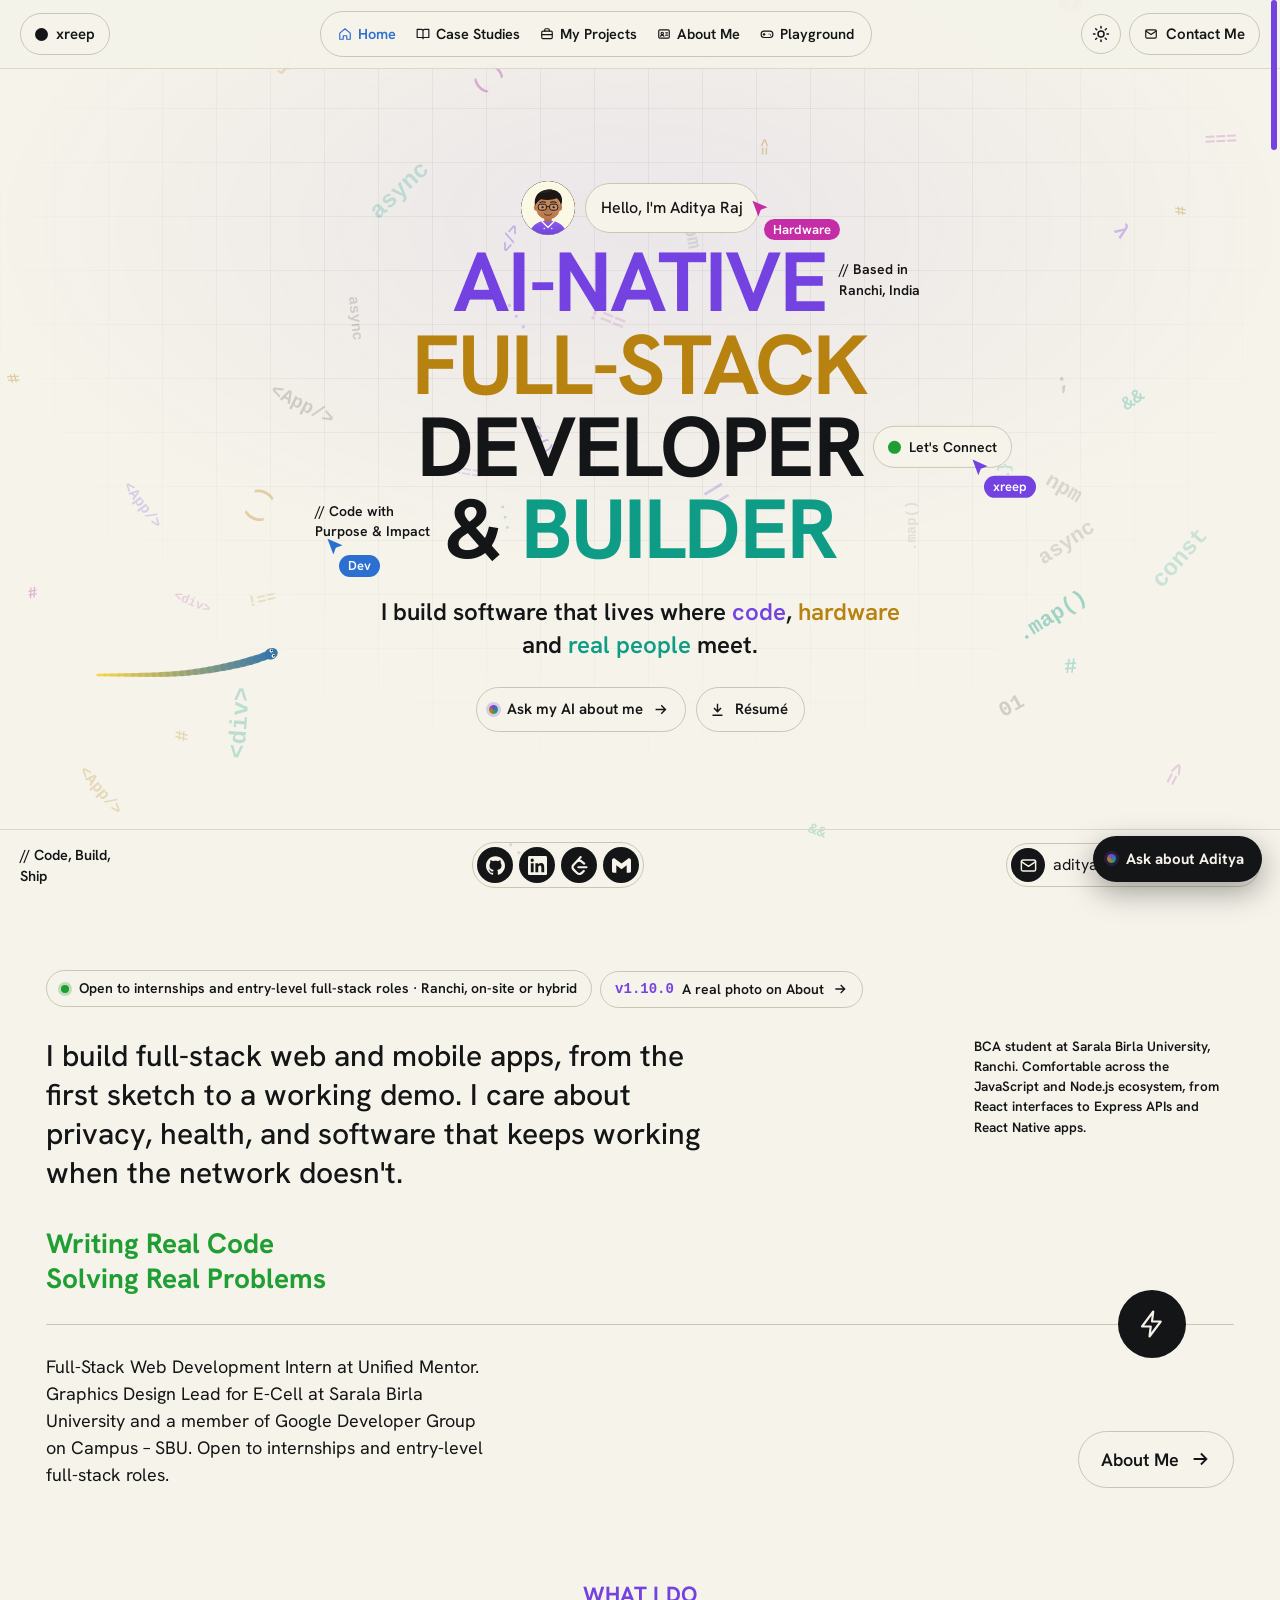
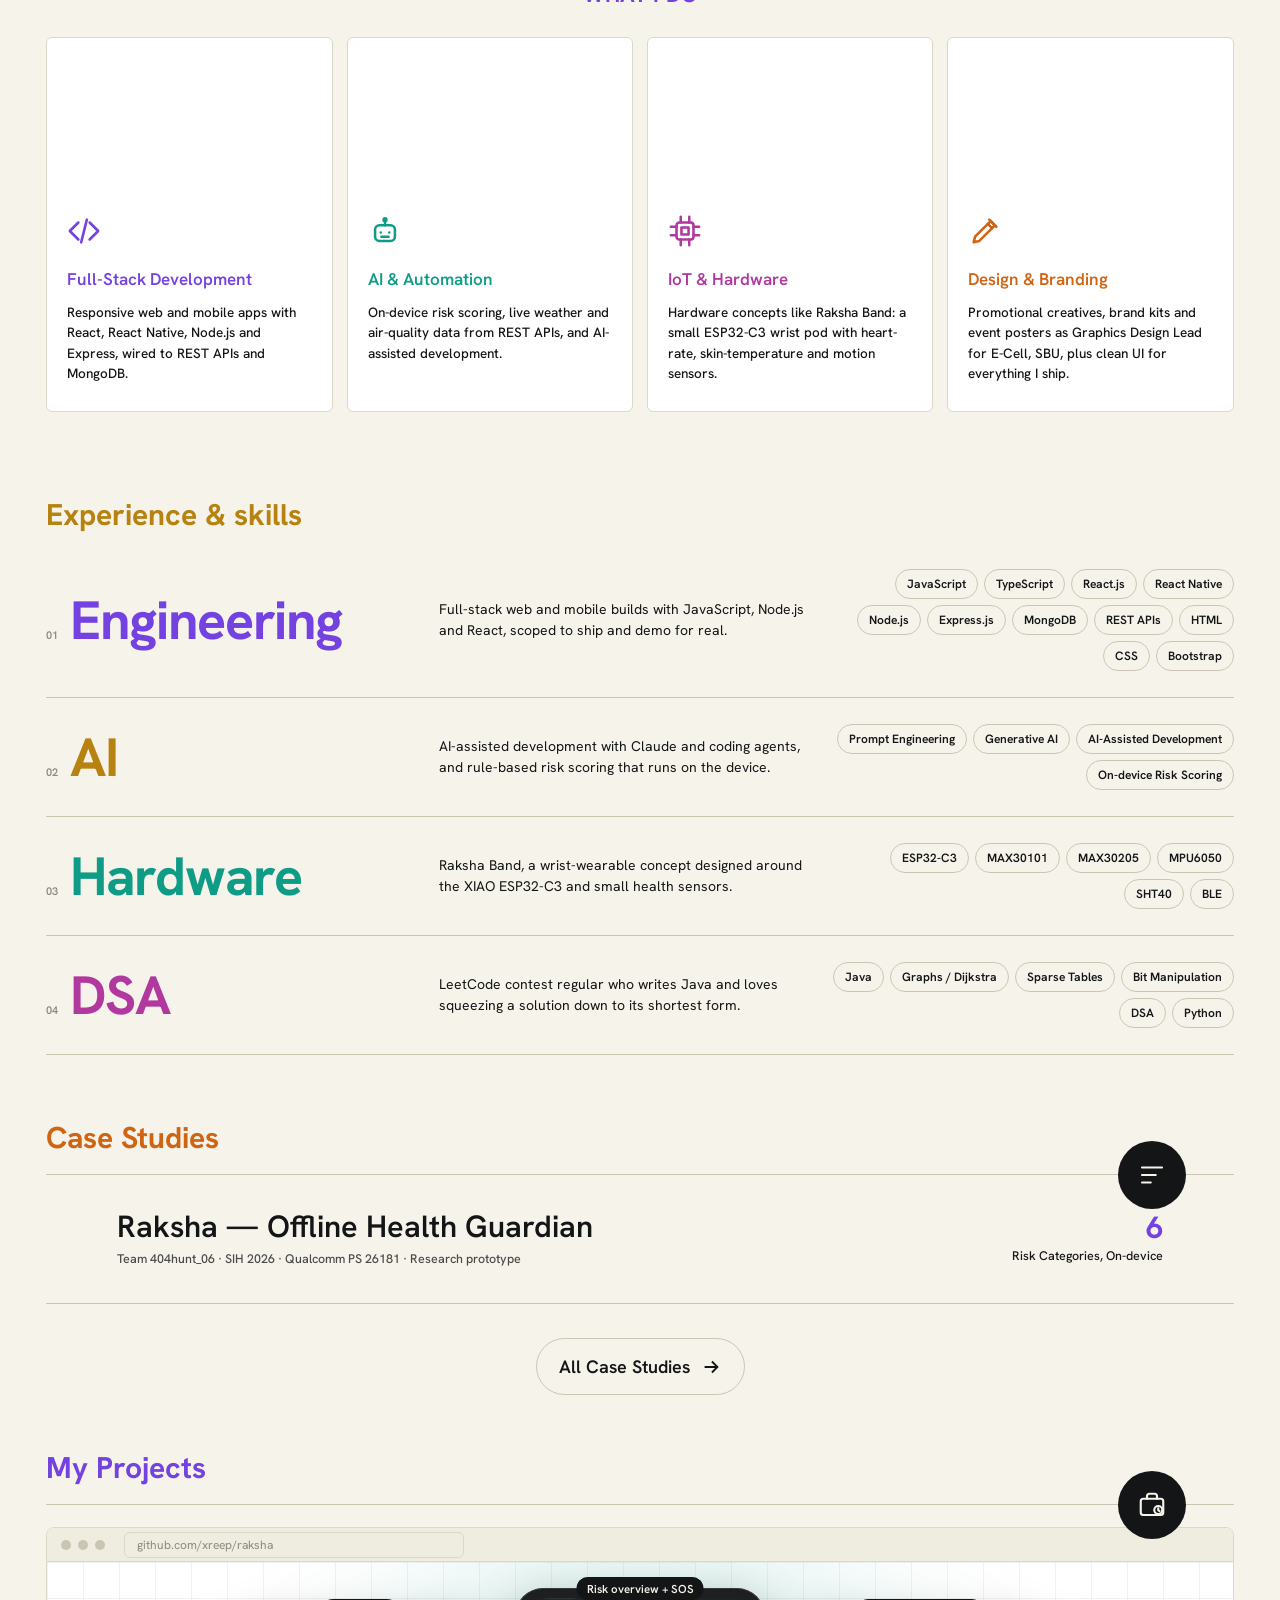
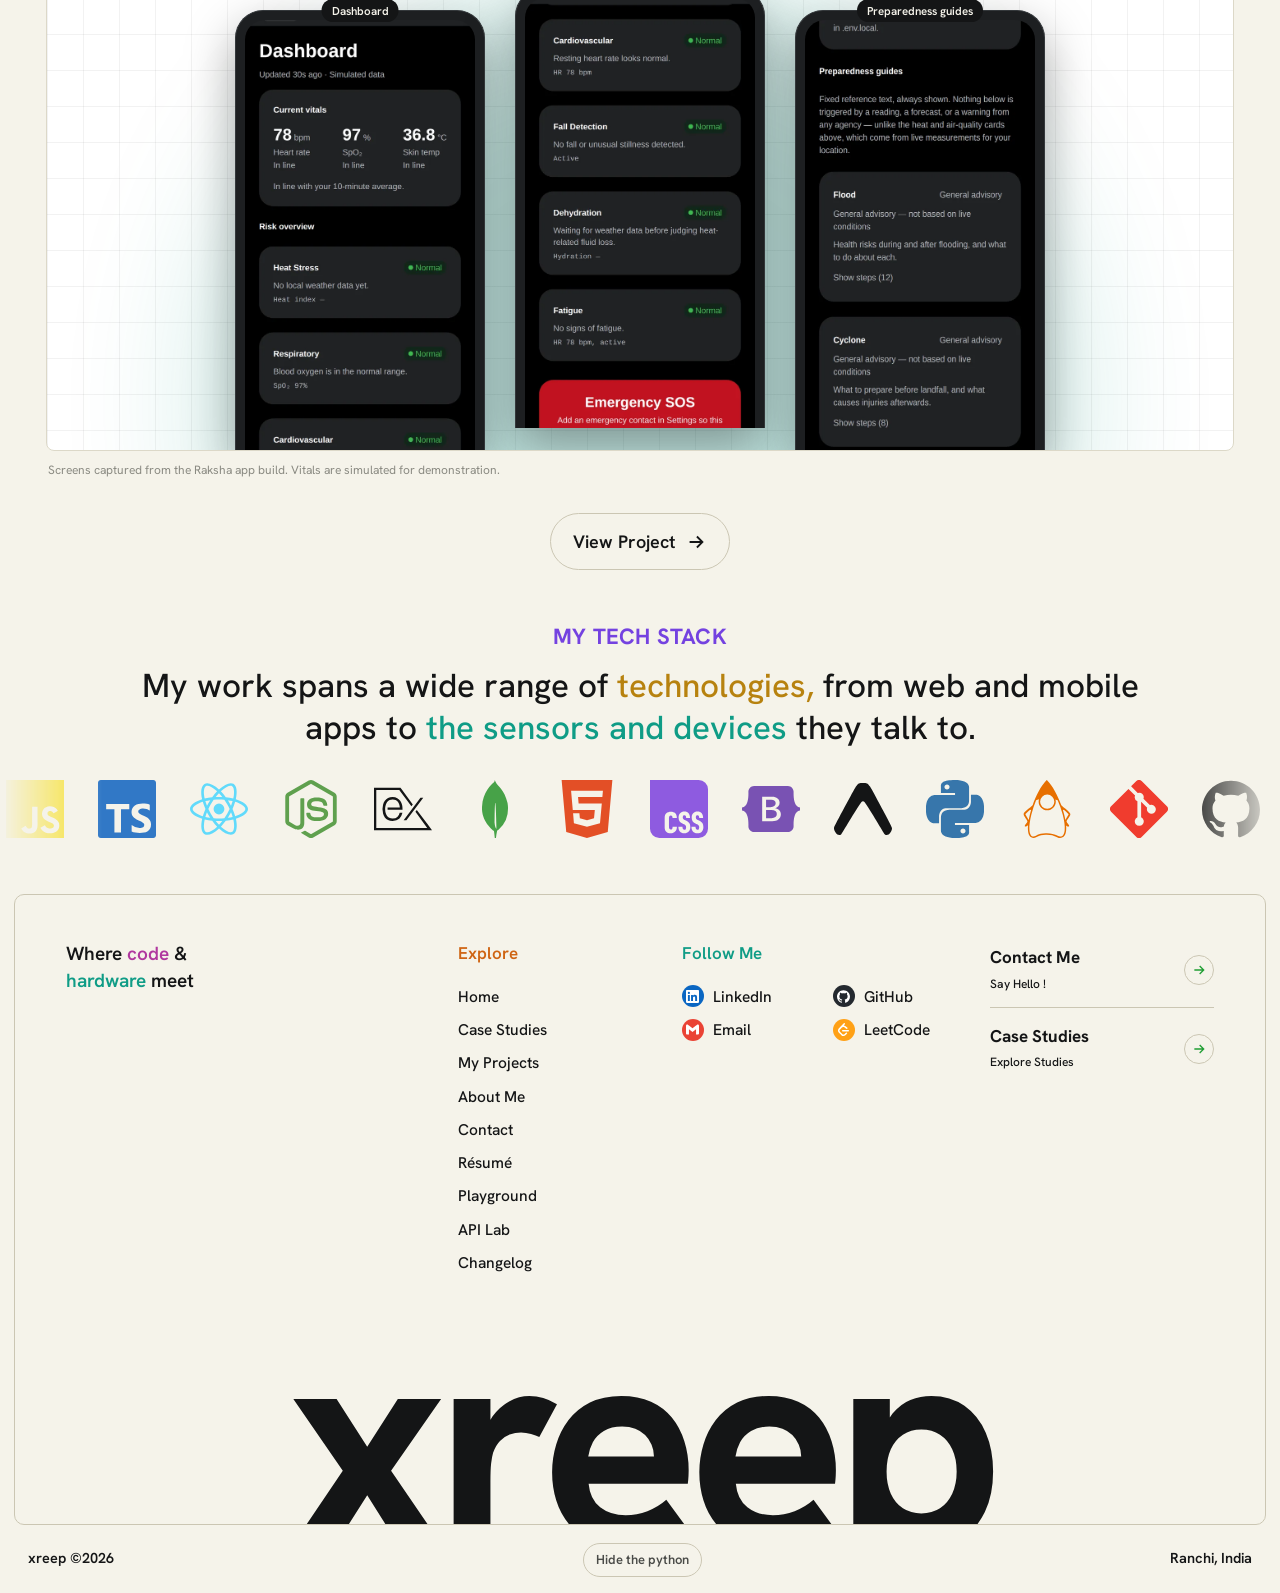
==== index.html @ eeb1e97a "Add Vercel Web Analytics with hash-route tracking Vercel's script ignores hash changes, so auto-trac" ====
<!DOCTYPE html>
<html lang="en">
<head>
<meta charset="utf-8">
<meta name="viewport" content="width=device-width, initial-scale=1, viewport-fit=cover">
<title>Aditya Raj — Full-Stack Developer</title>
<meta name="description" content="Aditya Raj (xreep) — full-stack developer (JavaScript, Node.js, React), BCA student at Sarala Birla University, Ranchi. Builder of Raksha.">
<meta name="author" content="Aditya Raj">
<meta name="theme-color" content="#0e1011">
<meta name="robots" content="index, follow">
<meta property="og:type" content="website">
<meta property="og:title" content="Aditya Raj — Full-Stack Developer">
<meta property="og:description" content="Full-stack developer (JavaScript, Node.js, React) and BCA student in Ranchi. Builder of Raksha, an offline health guardian app. Open to internships and entry-level roles.">
<meta property="og:site_name" content="Aditya Raj">
<meta name="twitter:card" content="summary">
<meta name="twitter:title" content="Aditya Raj — Full-Stack Developer">
<meta name="twitter:description" content="Full-stack developer (JavaScript, Node.js, React). Builder of Raksha. Open to internships and entry-level roles.">
<link rel="icon" href="assets/avatar.svg" type="image/svg+xml">
<script src="assets/js/theme-init.js"></script>
<script type="application/ld+json">{"@context":"https://schema.org","@type":"Person","name":"Aditya Raj","alternateName":"xreep","jobTitle":"Full-Stack Developer","address":{"@type":"PostalAddress","addressLocality":"Ranchi","addressRegion":"Jharkhand","addressCountry":"IN"},"alumniOf":{"@type":"CollegeOrUniversity","name":"Sarala Birla University"},"knowsAbout":["JavaScript","TypeScript","React","React Native","Node.js","Express.js","MongoDB","REST APIs"],"sameAs":["https://github.com/xreep","https://www.linkedin.com/in/adityaraj777","https://leetcode.com/u/xreep/"]}</script>
<link rel="preload" href="assets/fonts/hanken-grotesk-latin-700-normal.woff2" as="font" type="font/woff2" crossorigin>
<link rel="stylesheet" href="assets/fonts/fonts.css">
<link rel="stylesheet" href="style.css">
</head>
<body>
<a class="skip" href="#main">Skip to content</a>
<noscript><p style="padding:90px 20px 20px;max-width:640px;margin:auto">This portfolio needs JavaScript for navigation. You can find Aditya Raj at github.com/xreep and linkedin.com/in/adityaraj777.</p><style>#pre{display:none}</style></noscript>
<div id="pre" aria-hidden="true"><div class="greet" id="greet">Hello</div><div class="pct" id="pct">0%</div><div class="bar" id="bar"></div></div>
<div id="prog"></div>

<header>
  <div class="hbar">
    <a href="#/" class="pill logo"><i class="dot"></i><span>xreep</span></a>
    <nav class="main" aria-label="Primary">
      <a href="#/" class="on" data-s="home" aria-label="Home" title="Home"><svg viewBox="0 0 24 24" fill="none" stroke="currentColor" stroke-width="2" stroke-linecap="round" stroke-linejoin="round"><path d="M3 10.5 12 3l9 7.5V21h-6v-6H9v6H3z"/></svg><span>Home</span></a>
      <a href="#/case-studies" data-s="cases" aria-label="Case Studies" title="Case Studies"><svg viewBox="0 0 24 24" fill="none" stroke="currentColor" stroke-width="2" stroke-linecap="round" stroke-linejoin="round"><path d="M2 4h7a3 3 0 0 1 3 3v13a2 2 0 0 0-2-2H2zM22 4h-7a3 3 0 0 0-3 3v13a2 2 0 0 1 2-2h8z"/></svg><span>Case Studies</span></a>
      <a href="#/projects" data-s="projects" aria-label="My Projects" title="My Projects"><svg viewBox="0 0 24 24" fill="none" stroke="currentColor" stroke-width="2" stroke-linecap="round" stroke-linejoin="round"><rect x="3" y="7" width="18" height="13" rx="2"/><path d="M8 7V5a2 2 0 0 1 2-2h4a2 2 0 0 1 2 2v2M3 13h18"/></svg><span>My Projects</span></a>
      <a href="#/about" data-s="about" aria-label="About Me" title="About Me"><svg viewBox="0 0 24 24" fill="none" stroke="currentColor" stroke-width="2" stroke-linecap="round" stroke-linejoin="round"><rect x="3" y="5" width="18" height="14" rx="2"/><circle cx="9" cy="11" r="2"/><path d="M6 16c.6-1.5 1.7-2 3-2s2.4.5 3 2M15 10h3M15 14h3"/></svg><span>About Me</span></a>
      <a href="#/play" data-s="play" aria-label="Playground" title="Playground"><svg viewBox="0 0 24 24" fill="none" stroke="currentColor" stroke-width="2" stroke-linecap="round" stroke-linejoin="round"><rect x="2" y="7" width="20" height="11" rx="5"/><path d="M7 11v3M5.5 12.5h3M15.5 12h.01M18 13.5h.01"/></svg><span>Playground</span></a>
    </nav>
    <div class="hright"><button class="pill tbtn" id="themeBtn" type="button" aria-label="Switch theme"><svg class="moon" viewBox="0 0 24 24"><path d="M20 14.5A8 8 0 1 1 9.5 4a6.5 6.5 0 0 0 10.5 10.5z"/></svg><svg class="sun" viewBox="0 0 24 24"><circle cx="12" cy="12" r="4"/><path d="M12 2v2M12 20v2M4.9 4.9l1.4 1.4M17.7 17.7l1.4 1.4M2 12h2M20 12h2M4.9 19.1l1.4-1.4M17.7 6.3l1.4-1.4"/></svg></button>
<a href="#contact" class="pill cbtn" data-contact><svg viewBox="0 0 24 24" fill="none" stroke="currentColor" stroke-width="2" stroke-linecap="round" stroke-linejoin="round"><rect x="3" y="5" width="18" height="14" rx="2"/><path d="m3 7 9 6 9-6"/></svg><span>Contact Me</span></a></div>
  </div>
</header>

<main id="main" tabindex="-1">
<span id="top"></span>
<div class="page show" id="p-home">
<section class="hero">
  <div class="gridbg"></div><div class="glow"></div>
  <div class="hcenter">
    <div class="stack">
      <div class="hello"><div class="avatar" id="smav" aria-hidden="true"></div><div class="pill">Hello, I'm Aditya Raj<span class="cur c1" aria-hidden="true"><svg viewBox="0 0 24 24"><path d="M3 2l18 8-8 3-3 8z"/></svg><b>Hardware</b></span></div></div>
      <h1 class="big" aria-label="AI-native full-stack developer and builder">
        <span class="l1">AI-NATIVE<span class="note n1">// Based in<br>Ranchi, India</span></span>
        <span class="l2">FULL-STACK</span>
        <span class="l3">DEVELOPER<a href="#contact" class="pill connect" data-contact><i></i>Let's Connect<span class="cur c2" aria-hidden="true"><svg viewBox="0 0 24 24"><path d="M3 2l18 8-8 3-3 8z"/></svg><b>xreep</b></span></a></span>
        <span class="l4"><span class="amp">&amp; </span><span class="w">BUILDER</span><span class="note n2">// Code with<br>Purpose &amp; Impact<span class="cur c3" aria-hidden="true"><svg viewBox="0 0 24 24"><path d="M3 2l18 8-8 3-3 8z"/></svg><b>Dev</b></span></span></span>
      </h1>
      <p class="sub">I build software that lives where <span class="a">code</span>, <span class="b">hardware</span> and <span class="c">real people</span> meet.</p>
      <div class="ctarow"><button class="askcta" type="button" data-ask><span class="ask-dot" aria-hidden="true"></span>Ask my AI about me<svg viewBox="0 0 24 24"><path d="M5 12h14M13 6l6 6-6 6"/></svg></button><a class="askcta" href="assets/Aditya_Raj_Resume.pdf" download data-resume><svg viewBox="0 0 24 24" style="transform:none"><path d="M12 4v11M7 10l5 5 5-5M5 20h14"/></svg>Résumé</a></div>
    </div>
  </div>
  <div class="hfoot">
    <div class="tag">// Code, Build,<br>Ship</div>
    <div class="socials">
      <a href="https://github.com/xreep" target="_blank" rel="noopener" aria-label="GitHub" data-i="github"></a>
      <a href="https://www.linkedin.com/in/adityaraj777" target="_blank" rel="noopener" aria-label="LinkedIn" data-i="linkedin"></a>
      <a href="https://leetcode.com/u/xreep/" target="_blank" rel="noopener" aria-label="LeetCode" data-i="leetcode"></a>
      <a href="#" data-mail aria-label="Email" data-i="gmail" data-contact></a>
    </div>
    <button class="pill mail" type="button" data-copy="mail" title="Copy email"><span class="ic"><svg viewBox="0 0 24 24" fill="none" stroke-width="1.8" stroke-linecap="round" stroke-linejoin="round"><rect x="3" y="5" width="18" height="14" rx="2"/><path d="m3 7 9 6 9-6"/></svg></span><span data-mail-text>Email me</span></button>
  </div>
</section>

<section class="intro">
  <div class="wrap">
    <div><p class="status rv" style="display:inline-flex"><i></i>Open to internships and entry-level full-stack roles · Ranchi, on-site or hybrid</p><a class="newpill rv" id="newpill" href="#/changelog">What's new</a></div>
    <div class="introgrid">
      <div class="rv">
        <p class="lead">I build full-stack web and mobile apps, from the first sketch to a working demo. I care about privacy, health, and software that keeps working when the network doesn't.</p>
        <p class="green">Writing Real Code<br>Solving Real Problems</p>
      </div>
      <p class="side rv">BCA student at Sarala Birla University, Ranchi. Comfortable across the JavaScript and Node.js ecosystem, from React interfaces to Express APIs and React Native apps.</p>
    </div>
    <div class="rule"><div class="badge"><svg viewBox="0 0 24 24"><path d="M13 2 4 14h7l-1 8 9-12h-7z"/></svg></div></div>
    <div class="introlow">
      <p class="rv">Full-Stack Web Development Intern at Unified Mentor. Graphics Design Lead for E-Cell at Sarala Birla University and a member of Google Developer Group on Campus – SBU. Open to internships and entry-level full-stack roles.</p>
      <a class="btn rv" href="#/about">About Me <svg viewBox="0 0 24 24"><path d="M5 12h14M13 6l6 6-6 6"/></svg></a>
    </div>
  </div>
</section>

<section class="what">
  <div class="wrap">
    <h2 class="eyebrow rv">WHAT I DO</h2>
    <div class="cards" id="cards"></div>
  </div>
</section>

<section class="skills">
  <div class="wrap">
    <h2 class="h2 rv">Experience &amp; skills</h2>
    <div id="srows"></div>
  </div>
</section>

<section class="list">
  <div class="wrap">
    <h2 class="h2 o rv">Case Studies</h2>
    <div class="rule" style="margin:14px 0 0"><div class="badge"><svg viewBox="0 0 24 24"><path d="M4 6h16M4 12h11M4 18h7"/></svg></div></div>
    <div id="cases"></div>
    <div class="center"><a class="btn" href="#/case-studies">All Case Studies <svg viewBox="0 0 24 24"><path d="M5 12h14M13 6l6 6-6 6"/></svg></a></div>
  </div>
</section>

<section class="list">
  <div class="wrap">
    <h2 class="h2 p rv">My Projects</h2>
    <div class="rule" style="margin:14px 0 0"><div class="badge"><svg viewBox="0 0 24 24"><rect x="3" y="7" width="18" height="13" rx="2"/><path d="M8 7V5a2 2 0 0 1 2-2h4a2 2 0 0 1 2 2v2"/><circle cx="17" cy="16" r="3.2"/><path d="M17 14.6v1.5l1 .8"/></svg></div></div>
    <div id="plist"></div>
    <div class="center"><a class="btn" href="#/projects">View Project <svg viewBox="0 0 24 24"><path d="M5 12h14M13 6l6 6-6 6"/></svg></a></div>
  </div>
</section>

<section class="tech">
  <div class="wrap">
    <h2 class="eyebrow rv" style="margin-bottom:0">MY TECH STACK</h2>
    <p class="big2 rv">My work spans a wide range of <span class="g">technologies,</span> from web and mobile apps to <span class="t">the sensors and devices</span> they talk to.</p>
  </div>
  <div class="marq"><div class="track" id="track"></div></div>
</section>
</div>
<div class="page" id="p-cases">
  <div class="wrap">
    <div class="ph">
      <h1 class="rv">Case Studies</h1>
      <div class="rule"><div class="badge"><svg viewBox="0 0 24 24"><path d="M4 6h16M4 12h11M4 18h7"/></svg></div></div>
      <p class="intro2 rv">Hackathon and personal builds taken from problem statement to working prototype. Covering health tech, campus social, water safety and the hardware underneath.</p>
    </div>
    <div class="ccards" id="ccards"></div>
  </div>
</div>

<div class="page" id="p-case">
  <div class="wrap" id="casebody"></div>
</div>

<div class="page" id="p-projects">
  <div class="wrap">
    <div class="ph">
      <h1 class="rv">My Projects</h1>
      <div class="rule"><div class="badge"><svg viewBox="0 0 24 24"><rect x="3" y="7" width="18" height="13" rx="2"/><path d="M8 7V5a2 2 0 0 1 2-2h4a2 2 0 0 1 2 2v2"/><circle cx="17" cy="16" r="3.2"/><path d="M17 14.6v1.5l1 .8"/></svg></div></div>
    </div>
    <div class="pcards" id="pcards"></div>
  </div>
</div>

<div class="page" id="p-about">
  <div class="wrap">
    <div class="ah">
      <h1 class="rv">Hello! I'm Aditya Raj 👋</h1>
      <div class="rule" style="margin:40px 0 0"><div class="badge">x</div></div>
    </div>
    <div class="agrid">
      <figure class="photo has-img rv"><img src="assets/aditya-raj.webp" srcset="assets/aditya-raj-sm.webp 400w, assets/aditya-raj.webp 640w" sizes="(max-width:900px) 360px, 30vw" width="640" height="800" alt="Aditya Raj, smiling, in a dark blazer and white shirt" loading="lazy" decoding="async"><figcaption class="cap"><span>Aditya Raj · xreep</span><span>Ranchi, IN</span></figcaption></figure>
      <div>
        <div class="sel rv"><i></i><i></i><i></i><i></i>AI-Native Full-Stack Developer</div>
        <p class="abig rv">I'm a BCA student and full-stack developer who builds <span>web and mobile apps</span> with JavaScript, Node.js and React, focused on privacy, health and disaster resilience.</p>
        <p class="asm rv">I'm a Full-Stack Web Development Intern at Unified Mentor, Graphics Design Lead for E-Cell at Sarala Birla University and a member of GDG on Campus – SBU. I practise DSA on LeetCode and I'm looking for internships and entry-level full-stack developer roles.</p>
      </div>
    </div>

    <div class="help">
      <h2 class="rv">I can help you with<i></i></h2>
      <div class="hgrid">
        <div class="rv"><small>01</small><h3>Full-Stack Development</h3><p>I build responsive web apps with React, Node.js, Express and MongoDB, connect them to third-party REST APIs, and ship them in small, reviewed steps with Git and GitHub.</p></div>
        <div class="rv"><small>02</small><h3>Mobile &amp; IoT</h3><p>React Native and Expo apps that read real sensor data through Health Connect, work offline and keep personal data on the device, with a wrist-band concept designed around the ESP32-C3.</p></div>
        <div class="rv"><small>03</small><h3>Design &amp; Branding</h3><p>Logos, brand kits and event posters, like the brand kit and Grand Opening poster I made as Graphics Design Lead for E-Cell, SBU, delivered as editable files a team can keep using in Canva.</p></div>
        <div class="wide rv"><small>04</small><h3>AI-Accelerated Delivery</h3><p>I'm an AI-native builder. I design rule-based engines that run on the device, write detailed specs before code, and use AI coding agents to turn a 12-hour hackathon window into a working, demo-ready prototype.</p></div>
      </div>
    </div>

    <h2 class="h2 rv" style="color:var(--purple);margin-top:80px">Experience &amp; education</h2>
    <div class="tl" id="tl"></div>

    <div class="tk">
      <h2 class="h2 rv" style="color:var(--teal)">Licenses &amp; certifications</h2>
      <div class="certs" id="certs"></div>
      <h2 class="h2 rv" style="margin-top:56px">My toolkit</h2>
      <div class="tkg" id="tkg"></div>
    </div>

    <div class="endrule"><span class="ln"></span><div class="ctarow"><a class="btn" href="#" data-mail data-contact>Contact Me <svg viewBox="0 0 24 24"><path d="M5 12h14M13 6l6 6-6 6"/></svg></a><a class="btn" href="assets/Aditya_Raj_Resume.pdf" download data-resume>Résumé <svg viewBox="0 0 24 24"><path d="M12 4v11M7 10l5 5 5-5M5 20h14"/></svg></a><button class="btn" type="button" data-copy="mail">Copy email</button></div></div>
  </div>
</div>

<div class="page" id="p-play">
  <div class="wrap">
    <div class="ph" style="padding-bottom:0">
      <h1 class="rv">Playground</h1>
      <div class="rule"><div class="badge"><svg viewBox="0 0 24 24"><rect x="2" y="7" width="20" height="11" rx="5"/><path d="M7 11v3M5.5 12.5h3M15.5 12h.01M18 13.5h.01"/></svg></div></div>
      <p class="intro2 rv">Ten small games I built for this site in plain JavaScript, no libraries. Pick one and take a break. Your best scores stay in your browser.</p>
    </div>
    <div class="arcade" id="arcade" aria-label="Choose a game"></div>

    <div class="game" id="gstage">
      <div>
        <div class="gbox" id="gbox"><canvas id="gcv" width="600" height="600" aria-label="Game board"></canvas>
          <div class="gover" id="gover"><div><h3 id="gtitle">Stack Snake</h3><p id="gmsg">Eat the tech logos. Don't hit the walls or yourself.</p><button class="btn" id="gstart" type="button">Start</button></div></div>
        </div>
        <div class="gdom" id="gdom" hidden></div>
        <div class="dpad" id="dpad" aria-label="Direction controls">
          <button class="u" type="button" data-dir="up" aria-label="Up"><svg viewBox="0 0 24 24"><path d="M6 15l6-6 6 6"/></svg></button>
          <button class="l" type="button" data-dir="left" aria-label="Left"><svg viewBox="0 0 24 24"><path d="M15 6l-6 6 6 6"/></svg></button>
          <button class="d" type="button" data-dir="down" aria-label="Down"><svg viewBox="0 0 24 24"><path d="M6 9l6 6 6-6"/></svg></button>
          <button class="r" type="button" data-dir="right" aria-label="Right"><svg viewBox="0 0 24 24"><path d="M9 6l6 6-6 6"/></svg></button>
        </div>
      </div>
      <div class="gside">
        <h3 id="gname">Stack Snake</h3>
        <p id="gdesc">Steer through the grid and eat the tech logos. Every logo makes you longer and a little faster.</p>
        <div class="gstats"><div><b id="gscore">0</b><small id="gsl1">Score</small></div><div><b id="gbest">0</b><small id="gsl2">Best</small></div><div id="glivesw" hidden><b id="glives">3</b><small id="gsl3">Lives</small></div></div>
        <div class="keys" id="gkeys"><kbd>←</kbd><kbd>↑</kbd><kbd>↓</kbd><kbd>→</kbd> or <kbd>W</kbd><kbd>A</kbd><kbd>S</kbd><kbd>D</kbd> to move · <kbd>Space</kbd> to pause · swipe on phones</div>
      </div>
    </div>
  </div>
</div>

<div class="page" id="p-lab">
  <div class="wrap">
    <div class="ph" style="padding-bottom:0">
      <a class="back" href="#/projects"><svg viewBox="0 0 24 24"><path d="M19 12H5M11 18l-6-6 6-6"/></svg>Projects</a>
      <h1 class="rv">API Lab</h1>
      <div class="rule"><div class="badge"><svg viewBox="0 0 24 24"><path d="M8 6 2 12l6 6M16 6l6 6-6 6M14 4l-4 16"/></svg></div></div>
      <p class="intro2 rv">A live, public endpoint running Raksha's real heat-stress engine, the same NOAA heat-index code that ships in the app. Change the conditions and send a request.</p>
    </div>
    <div class="lab">
      <div class="lab-in">
        <div class="lab-presets" id="labPresets" aria-label="Example conditions"></div>
        <label class="lab-f"><span>Air temperature <b id="lvT">38 °C</b></span><input type="range" id="lT" min="15" max="50" step="0.5" value="38"></label>
        <label class="lab-f"><span>Relative humidity <b id="lvH">62 %</b></span><input type="range" id="lH" min="0" max="100" step="1" value="62"></label>
        <label class="lab-f"><span>Air quality index <b id="lvA">160</b></span><input type="range" id="lA" min="0" max="500" step="1" value="160"></label>
        <div class="lab-req">
          <div class="lab-line"><span class="m">GET</span><code id="lURL"></code></div>
          <div class="lab-btns"><button class="btn" type="button" id="lSend">Send request <svg viewBox="0 0 24 24"><path d="M5 12h14M13 6l6 6-6 6"/></svg></button><button class="btn ghost" type="button" id="lCurl">Copy curl</button></div>
        </div>
        <div class="lab-gauge" id="lGauge" aria-hidden="true">
          <div class="lab-bands"><i class="g"></i><i class="y"></i><i class="o"></i><i class="r"></i><i class="x"></i></div>
          <div class="lab-mark" id="lMark"></div>
          <div class="lab-ticks"><span>&lt;80°F</span><span>80</span><span>90</span><span>103</span><span>125°F+</span></div>
        </div>
      </div>
      <div class="lab-out">
        <div class="lab-bar"><span class="dot" id="lDot"></span><b id="lStatus">Ready</b><span id="lMeta"></span></div>
        <div class="lab-sum" id="lSum" aria-live="polite"></div>
        <pre class="lab-json" id="lJSON" tabindex="0" aria-label="JSON response"></pre>
      </div>
    </div>
    <p class="lab-note rv">Engine: <a href="https://github.com/xreep/raksha/blob/main/src/risk/heat-index.ts" target="_blank" rel="noopener">src/risk/heat-index.ts</a> from xreep/raksha, ported line for line and checked against the app's own unit tests. Rothfusz regression with NOAA's humidity adjustments, bands classified in °F. If the API can't be reached, the same engine runs in your browser and the response says so. Research prototype, not medical advice.</p>
  </div>
</div>

<div class="page" id="p-changelog">
  <div class="wrap">
    <div class="ph" style="padding-bottom:0">
      <h1 class="rv">Changelog</h1>
      <div class="rule"><div class="badge"><svg viewBox="0 0 24 24"><circle cx="6" cy="6" r="2.5"/><circle cx="6" cy="18" r="2.5"/><circle cx="18" cy="12" r="2.5"/><path d="M6 8.5v7M8.3 7.2l7.4 3.6"/></svg></div></div>
      <p class="intro2 rv">This site is a project too. Every release is listed here, newest first.</p>
    </div>
    <div class="clog" id="clog"></div>
  </div>
</div>

</main>

<footer id="contact">
  <div class="fcard">
    <div class="fgrid">
      <h4>Where <span class="a">code</span> &amp;<br><span class="b">hardware</span> meet</h4>
      <div class="fcol"><div class="hd" style="color:var(--orange)">Explore</div><a href="#/">Home</a><a href="#/case-studies">Case Studies</a><a href="#/projects">My Projects</a><a href="#/about">About Me</a><a href="#" data-mail data-contact>Contact</a><a href="assets/Aditya_Raj_Resume.pdf" download data-resume>Résumé</a><a href="#/play">Playground</a><a href="#/lab">API Lab</a><a href="#/changelog">Changelog</a></div>
      <div class="fcol"><div class="hd" style="color:var(--teal)">Follow Me</div>
        <div class="follow">
          <a href="https://www.linkedin.com/in/adityaraj777" target="_blank" rel="noopener"><i style="background:#0A66C2" data-f="linkedin"></i>LinkedIn</a>
          <a href="https://github.com/xreep" target="_blank" rel="noopener"><i style="background:#24292f" data-f="github"></i>GitHub</a>
          <a href="#" data-mail data-contact><i style="background:#EA4335" data-f="gmail"></i>Email</a>
          <a href="https://leetcode.com/u/xreep/" target="_blank" rel="noopener"><i style="background:#FFA116" data-f="leetcode"></i>LeetCode</a>
        </div>
      </div>
      <div class="cta">
        <a href="#" data-mail data-contact><span><b>Contact Me</b><small>Say Hello !</small></span><span class="ar"><svg viewBox="0 0 24 24"><path d="M5 12h14M13 6l6 6-6 6"/></svg></span></a>
        <a href="#/case-studies"><span><b>Case Studies</b><small>Explore Studies</small></span><span class="ar"><svg viewBox="0 0 24 24"><path d="M5 12h14M13 6l6 6-6 6"/></svg></span></a>
      </div>
    </div>
    <div class="word" aria-hidden="true">xreep</div>
  </div>
  <div class="fbot"><span>xreep ©2026</span><button class="pytog" id="pyToggle" type="button" aria-pressed="true">Hide the python</button><span>Ranchi, India</span></div>
</footer>
<dialog class="certdlg" id="certDlg" aria-labelledby="certDlgT"><div class="cwrap"><img id="certDlgImg" alt="" decoding="async"><div class="cbar"><div><b id="certDlgT"></b><span class="cmeta" id="certDlgM"></span></div><button class="cx" type="button" id="certDlgX">Close</button></div></div></dialog>
<dialog class="cdlg" id="contactDlg" aria-labelledby="cdT">
  <div class="cd-wrap">
    <div class="cd-head"><div><b id="cdT">Let's talk</b><small>Open to internships and entry-level full-stack roles. Email is the best way to reach me.</small></div><button class="ask-x" type="button" id="cdX" aria-label="Close"><svg viewBox="0 0 24 24"><path d="M6 6l12 12M18 6 6 18"/></svg></button></div>
    <div class="cd-mail"><svg viewBox="0 0 24 24"><rect x="3" y="5" width="18" height="14" rx="2"/><path d="m3 7 9 6 9-6"/></svg><span id="cdEmail"></span><button class="cd-copy" type="button" id="cdCopy">Copy</button></div>
    <div class="cd-grid">
      <a class="cd-btn" id="cdGmail" target="_blank" rel="noopener noreferrer"><b>Write in Gmail</b><small>Opens a new email in your browser</small></a>
      <a class="cd-btn" id="cdApp"><b>Open mail app</b><small>Outlook, Apple Mail and others</small></a>
      <a class="cd-btn" href="https://www.linkedin.com/in/adityaraj777" target="_blank" rel="noopener noreferrer"><b>Message on LinkedIn</b><small>linkedin.com/in/adityaraj777</small></a>
      <a class="cd-btn" href="assets/Aditya_Raj_Resume.pdf" download data-resume><b>Download résumé</b><small>One page, PDF</small></a>
    </div>
  </div>
</dialog>
<div class="toast" id="toast" role="status" aria-live="polite"></div>
<div class="ask" id="ask">
  <button class="ask-fab" id="askFab" type="button" aria-expanded="false" aria-controls="askPanel"><span class="ask-dot" aria-hidden="true"></span><span>Ask about Aditya</span></button>
  <section class="ask-panel" id="askPanel" role="dialog" aria-modal="false" aria-labelledby="askTitle" hidden>
    <div class="ask-head">
      <div class="ask-av" id="askAv" aria-hidden="true"></div>
      <div class="ask-tt"><b id="askTitle">Ask about Aditya</b><small id="askMode">Answers come only from his profile</small></div>
      <button class="ask-x" id="askClose" type="button" aria-label="Close">
        <svg viewBox="0 0 24 24"><path d="M6 6l12 12M18 6 6 18"/></svg>
      </button>
    </div>
    <div class="ask-out" id="askOut" aria-live="polite">
      <p class="ask-hint">Hi, I'm Aditya's portfolio assistant. Ask me about his skills, internship, education, Raksha, or how to reach him.</p>
    </div>
    <div class="ask-sug" id="askSug"></div>
    <form class="ask-in" id="askForm">
      <input id="askQ" type="text" maxlength="300" placeholder="Ask anything about Aditya…" autocomplete="off" aria-label="Your question">
      <button type="submit" aria-label="Ask"><svg viewBox="0 0 24 24"><path d="M5 12h14M13 6l6 6-6 6"/></svg></button>
    </form>
  </section>
</div>

<script src="assets/js/raksha-engine.js" defer></script>
<script src="app.js" defer></script>
<script src="assets/js/analytics.js" defer></script>
<script src="/_vercel/insights/script.js" data-disable-auto-track="true" defer></script>
</body>
</html>
---- assets/fonts/fonts.css ----
@font-face{font-family:'Hanken Grotesk';font-style:normal;font-weight:400;font-display:swap;src:url(hanken-grotesk-latin-400-normal.woff2) format('woff2')}
@font-face{font-family:'Hanken Grotesk';font-style:normal;font-weight:500;font-display:swap;src:url(hanken-grotesk-latin-500-normal.woff2) format('woff2')}
@font-face{font-family:'Hanken Grotesk';font-style:normal;font-weight:600;font-display:swap;src:url(hanken-grotesk-latin-600-normal.woff2) format('woff2')}
@font-face{font-family:'Hanken Grotesk';font-style:normal;font-weight:700;font-display:swap;src:url(hanken-grotesk-latin-700-normal.woff2) format('woff2')}
@font-face{font-family:'Hanken Grotesk';font-style:normal;font-weight:800;font-display:swap;src:url(hanken-grotesk-latin-800-normal.woff2) format('woff2')}
@font-face{font-family:'Tiro Devanagari Hindi';font-style:normal;font-weight:400;font-display:swap;src:url(tiro-greet.woff2) format('woff2')}
---- style.css ----
:root{
  --bg:#0e1011;--bg2:#141617;--card:#171819;--line:#26292a;--line2:#33373a;
  --ink:#fbf8e4;--mute:#b9b7aa;--dim:#6f7170;
  --purple:#9a6cf4;--gold:#f4cd7d;--teal:#6fe3cf;--green:#5ee06a;--orange:#f08a3c;--pink:#f2a6e8;--blue:#4b95ef;--magenta:#e04fc2;
  --chip:#1b1d1e;--grid:rgba(255,255,255,.045);
  box-sizing:border-box;padding-top:env(safe-area-inset-top,0px);padding-bottom:env(safe-area-inset-bottom,0px);
  color-scheme:dark;
}
@media (prefers-color-scheme: light){
  :root:not([data-theme="dark"]){
    --bg:#f5f3ea;--bg2:#efece0;--card:#ffffff;--line:#dcd8c8;--line2:#cbc6b3;
    --ink:#141516;--mute:#4a4b48;--dim:#8a8a82;
    --purple:#7442e0;--gold:#b7820f;--teal:#0f9c86;--green:#1f9e33;--orange:#cf6413;--pink:#b0389f;--blue:#2b6fd1;--magenta:#c42da6;
    --chip:#ffffff;--grid:rgba(0,0,0,.05);color-scheme:light;
  }
}
:root[data-theme="light"]{
  --bg:#f5f3ea;--bg2:#efece0;--card:#ffffff;--line:#dcd8c8;--line2:#cbc6b3;
  --ink:#141516;--mute:#4a4b48;--dim:#8a8a82;
  --purple:#7442e0;--gold:#b7820f;--teal:#0f9c86;--green:#1f9e33;--orange:#cf6413;--pink:#b0389f;--blue:#2b6fd1;--magenta:#c42da6;
  --chip:#ffffff;--grid:rgba(0,0,0,.05);color-scheme:light;
}
:root[data-theme="dark"]{color-scheme:dark}
*,*::before,*::after{box-sizing:border-box;margin:0;padding:0}
html{scroll-behavior:smooth;scroll-padding-top:calc(env(safe-area-inset-top,0px) + 80px)}
body{background:var(--bg);color:var(--ink);font-family:"Hanken Grotesk",ui-sans-serif,system-ui,-apple-system,"Segoe UI",Roboto,sans-serif;-webkit-font-smoothing:antialiased;overflow-x:hidden;line-height:1.5}
a{color:inherit;text-decoration:none}
button{font:inherit;color:inherit;background:none;border:0;cursor:pointer}
img,svg{max-width:100%}
:focus-visible{outline:2px solid var(--purple);outline-offset:3px;border-radius:999px}
.wrap{max-width:1340px;margin:0 auto;padding:0 clamp(18px,3.6vw,52px)}

/* preloader */
#pre{position:fixed;inset:0;z-index:100;background:var(--bg);display:grid;place-items:center;transition:transform .9s cubic-bezier(.77,0,.18,1)}
#pre.done{transform:translateY(-100%)}
#pre .greet{font-size:clamp(26px,3vw,40px);color:var(--dim);font-weight:500;display:flex;align-items:center;gap:10px}
#pre .greet::before{content:"";width:7px;height:7px;border-radius:50%;background:var(--dim)}
#pre .greet.dev{font-family:"Tiro Devanagari Hindi","Hanken Grotesk",serif}
#pre .pct{position:absolute;right:clamp(18px,3vw,40px);bottom:calc(env(safe-area-inset-bottom,0px) + 48px);font-size:clamp(48px,6vw,84px);font-weight:600;letter-spacing:-.03em}
#pre .bar{position:absolute;left:0;bottom:calc(env(safe-area-inset-bottom,0px) + 26px);height:2px;width:0;background:linear-gradient(90deg,var(--purple),var(--teal),var(--gold))}

/* header */
header{position:fixed;top:0;left:0;right:0;z-index:50;padding-top:env(safe-area-inset-top,0px);background:color-mix(in srgb,var(--bg) 82%,transparent);backdrop-filter:blur(10px);-webkit-backdrop-filter:blur(10px);border-bottom:1px solid var(--line)}
.hbar{display:flex;align-items:center;justify-content:space-between;height:68px;padding:0 20px;gap:12px}
.pill{display:inline-flex;align-items:center;gap:8px;border:1px solid var(--line2);border-radius:999px;padding:9px 14px;font-weight:600;font-size:15px;background:var(--bg);transition:border-color .2s,background .2s}
.pill:hover{border-color:var(--dim)}
.logo .dot{width:13px;height:13px;border-radius:50%;background:var(--ink)}
nav.main{display:flex;gap:2px;border:1px solid var(--line2);border-radius:999px;padding:5px 8px;background:var(--bg)}
nav.main a{display:inline-flex;align-items:center;gap:6px;padding:6px 9px;border-radius:999px;font-size:14.5px;font-weight:600;transition:color .2s}
nav.main a svg{width:14px;height:14px}
nav.main a.on{color:var(--blue)}
nav.main a:hover{color:var(--blue)}
.cbtn svg{width:14px;height:14px}
#prog{position:fixed;right:3px;top:0;width:6px;height:150px;border-radius:6px;background:var(--purple);z-index:60;transform-origin:top;pointer-events:none}

/* hero */
.hero{position:relative;min-height:100svh;display:flex;flex-direction:column;padding-top:calc(env(safe-area-inset-top,0px) + 68px);overflow:hidden}
.hero .gridbg{position:absolute;inset:0;background-image:linear-gradient(var(--grid) 1px,transparent 1px),linear-gradient(90deg,var(--grid) 1px,transparent 1px);background-size:54px 54px;-webkit-mask-image:radial-gradient(ellipse 70% 75% at 50% 30%,#000 30%,transparent 78%);mask-image:radial-gradient(ellipse 70% 75% at 50% 30%,#000 30%,transparent 78%);pointer-events:none}
.hero .glow{position:absolute;left:50%;top:-20%;width:120vw;height:90vh;transform:translateX(-50%);background:radial-gradient(ellipse at center,color-mix(in srgb,var(--purple) 7%,transparent),transparent 60%);pointer-events:none}
.hcenter{flex:1;display:grid;place-items:center;position:relative;padding:40px 16px 24px}
.stack{position:relative;text-align:center}
.hello{display:flex;align-items:center;justify-content:center;gap:10px;margin-bottom:6px}
.avatar{width:54px;height:54px;border-radius:50%;background:var(--ink);display:grid;place-items:center;font-size:28px;line-height:1}
.hello .pill{font-size:16px;font-weight:500;padding:12px 15px}
.big{font-weight:700;letter-spacing:-.02em;line-height:.98;font-size:clamp(46px,7.4vw,84px);text-transform:uppercase}
.big>span{display:table;margin:0 auto;position:relative}
.note,.connect{text-transform:none;letter-spacing:normal;line-height:1.45}
.l1{color:var(--purple)}.l2{color:var(--gold)}.l3{color:var(--ink)}.l4 .amp{color:var(--ink)}.l4 .w{color:var(--teal)}
.sub{margin-top:26px;font-size:clamp(18px,2vw,24px);font-weight:600;line-height:1.35;max-width:560px;margin-inline:auto}
.sub .a{color:var(--purple)}.sub .b{color:var(--gold)}.sub .c{color:var(--teal)}
.note{position:absolute;color:var(--ink);font-size:14px;font-weight:600;line-height:1.45;text-align:left;white-space:nowrap}
.n1{left:100%;top:22%;margin-left:12px}
.n2{right:100%;top:15%;margin-right:14px}
.connect{position:absolute;left:100%;top:50%;transform:translateY(-50%);margin-left:10px;white-space:nowrap;display:inline-flex;align-items:center;gap:8px;font-size:14px;padding:10px 14px}
.connect i{width:13px;height:13px;border-radius:50%;background:var(--green);box-shadow:0 0 0 0 var(--green);animation:ping 2s infinite}
@keyframes ping{0%{box-shadow:0 0 0 0 color-mix(in srgb,var(--green) 60%,transparent)}100%{box-shadow:0 0 0 10px transparent}}
.hello .pill{position:relative}
.cur{position:absolute;z-index:2;pointer-events:none;text-align:left;white-space:nowrap;line-height:1.2;animation:drift 6s ease-in-out infinite}
.cur svg{width:20px;height:20px;display:block}
.cur b{display:inline-block;margin:-2px 0 0 14px;font-size:13px;font-weight:600;color:#fff;padding:3px 9px;border-radius:999px}
.c1{left:calc(100% - 8px);top:30%}.c1 svg{fill:var(--magenta)}.c1 b{background:var(--magenta)}
.c2{left:70%;top:78%;animation-delay:-2s}.c2 svg{fill:var(--purple)}.c2 b{background:var(--purple)}
.c3{left:10px;top:calc(100% - 4px);animation:drift-up 6s ease-in-out -4s infinite}.c3 svg{fill:var(--blue)}.c3 b{background:var(--blue)}
@keyframes drift{0%,100%{transform:translate(0,0)}33%{transform:translate(14px,-10px)}66%{transform:translate(-8px,8px)}}
@keyframes drift-up{0%,100%{transform:translate(0,0)}33%{transform:translate(14px,-4px)}66%{transform:translate(-6px,-1px)}}
.hfoot{position:relative;border-top:1px solid var(--line);display:flex;align-items:center;justify-content:space-between;padding:12px 20px;gap:12px}
.hfoot .tag{font-size:14.5px;font-weight:600;line-height:1.45}
.socials{display:flex;gap:6px;border:1px solid var(--line2);border-radius:999px;padding:4px}
.socials a{width:36px;height:36px;border-radius:50%;background:var(--ink);display:grid;place-items:center;transition:transform .2s}
.socials a:hover{transform:translateY(-2px)}
.socials svg{width:19px;height:19px;fill:var(--bg)}
.mail{padding:4px 12px 4px 4px;font-size:14.5px}
.mail .ic{width:34px;height:34px;border-radius:50%;background:var(--ink);display:grid;place-items:center}
.mail .ic svg{width:19px;height:19px;stroke:var(--bg)}

/* section scaffolding */
section{position:relative}
.rule{position:relative;height:1px;background:var(--line2);margin:28px 0}
.badge{position:absolute;right:4%;top:50%;width:68px;height:68px;margin-top:-34px;border-radius:50%;background:var(--ink);display:grid;place-items:center;z-index:2}
.badge svg{width:30px;height:30px;stroke:var(--bg);fill:none;stroke-width:1.7;stroke-linecap:round;stroke-linejoin:round}
.h2{font-size:clamp(24px,2.4vw,30px);font-weight:700}

/* intro */
.intro{padding:70px 0 40px}
.introgrid{display:grid;grid-template-columns:1.25fr .75fr;gap:40px;align-items:start}
.lead{font-size:clamp(22px,2.6vw,30px);font-weight:500;line-height:1.3;max-width:660px}
.green{color:var(--green);font-weight:700;font-size:clamp(22px,2.4vw,28px);line-height:1.25;margin-top:34px}
.side{font-size:13.5px;font-weight:600;line-height:1.5;max-width:260px;justify-self:end}
.introlow{display:flex;justify-content:space-between;align-items:end;gap:30px;flex-wrap:wrap}
.introlow p{max-width:440px;font-size:18px;line-height:1.5}
.btn{display:inline-flex;align-items:center;gap:10px;border:1px solid var(--line2);border-radius:999px;padding:14px 22px;font-size:18px;font-weight:600;transition:background .2s,border-color .2s}
.btn:hover{background:var(--chip);border-color:var(--dim)}
.btn svg{width:22px;height:22px;stroke:currentColor;fill:none;stroke-width:2}
.btn:hover svg{transform:translateX(3px)}
.btn svg{transition:transform .2s}

/* what I do */
.what{padding:50px 0 30px}
.eyebrow{text-align:center;color:var(--purple);font-weight:700;font-size:22px;letter-spacing:.01em;margin-bottom:26px}
.cards{display:grid;grid-template-columns:repeat(4,1fr);gap:14px}
.card{background:var(--card);border:1px solid var(--line);border-radius:6px;overflow:hidden}
.card canvas{display:block;width:100%;height:170px}
.card .in{padding:6px 20px 28px}
.card .ico{width:34px;height:34px;margin-bottom:12px}
.card h3{font-size:17px;font-weight:600;margin-bottom:10px}
.card p{font-size:13.5px;line-height:1.5;font-weight:500}

/* skills */
.skills{padding:50px 0 20px}
.skills .h2{color:var(--gold);margin-bottom:6px}
.srow{display:grid;grid-template-columns:1fr 1fr 1.1fr;gap:28px;align-items:center;padding:26px 0;border-bottom:1px solid var(--line2)}
.srow .nm{display:flex;align-items:baseline;gap:12px}
.srow .nm small{color:var(--dim);font-size:11px;font-weight:600}
.srow .nm h3{font-size:clamp(36px,4.4vw,54px);font-weight:700;letter-spacing:-.02em;line-height:1}
.srow p{font-size:14px;line-height:1.5;max-width:380px}
.chips{display:flex;flex-wrap:wrap;gap:6px;justify-content:flex-end}
.chip{border:1px solid var(--line2);border-radius:999px;padding:5px 11px;font-size:12px;font-weight:600;background:var(--bg)}

/* lists */
.list{padding:40px 0 10px}
.list .h2.o{color:var(--orange)}
.list .h2.p{color:var(--purple)}
.row{border-bottom:1px solid var(--line2)}
.row>button,.row>a{width:100%;display:grid;grid-template-columns:1fr auto;gap:20px;align-items:center;padding:34px 6% 34px 6%;text-align:left;transition:background .25s}
.row>button:hover,.row>a:hover{background:color-mix(in srgb,var(--ink) 3%,transparent)}
.row .t{font-size:clamp(22px,2.4vw,32px);font-weight:600;line-height:1.15}
.row .m{font-size:12.5px;font-weight:500;margin-top:6px;color:var(--mute)}
.row .r{text-align:right}
.row .k{font-size:clamp(24px,2.4vw,32px);font-weight:700;color:var(--purple);line-height:1}
.row .kl{font-size:12.5px;font-weight:500;margin-top:4px}
.row .role{font-size:clamp(16px,1.4vw,19px);font-weight:500}
.row .stk{font-size:12px;color:var(--mute);margin-top:3px;max-width:260px;margin-left:auto}
.more{display:grid;grid-template-rows:0fr;transition:grid-template-rows .45s cubic-bezier(.2,.7,.2,1)}
.more>div{overflow:hidden}
.row.open .more{grid-template-rows:1fr}
.more .body{padding:0 6% 34px;display:grid;grid-template-columns:1.3fr 1fr;gap:30px}
.more p{font-size:15.5px;line-height:1.6;color:var(--mute);max-width:640px}
.more ul{list-style:none;display:grid;gap:8px;font-size:14px}
.more li{padding-left:16px;position:relative}
.more li::before{content:"";position:absolute;left:0;top:.62em;width:6px;height:6px;border-radius:50%;background:var(--purple)}
.more .lnk{display:inline-flex;margin-top:16px;font-weight:600;color:var(--teal);gap:6px;align-items:center}
.center{text-align:center;padding:34px 0 0}
.hidden{display:none}

/* stack */
.tech{padding:40px 0 30px;text-align:center}
.tech .big2{font-size:clamp(22px,2.6vw,34px);font-weight:500;line-height:1.25;max-width:1040px;margin:12px auto 26px}
.tech .big2 .g{color:var(--gold)}.tech .big2 .t{color:var(--teal)}
.marq{overflow:hidden;-webkit-mask-image:linear-gradient(90deg,transparent,#000 8%,#000 92%,transparent);mask-image:linear-gradient(90deg,transparent,#000 8%,#000 92%,transparent)}
.track{display:flex;gap:22px;width:max-content;animation:mq 40s linear infinite}
.marq:hover .track{animation-play-state:paused}
.track span{width:70px;height:70px;display:grid;place-items:center;flex:none}
.track svg{width:58px;height:58px}
@keyframes mq{to{transform:translateX(-50%)}}

/* footer */
footer{padding:20px 14px 0}
.fcard{border:1px solid var(--line2);border-radius:10px;padding:46px clamp(20px,4vw,54px) 0;overflow:hidden;position:relative}
.fgrid{display:grid;grid-template-columns:1.3fr .7fr 1fr .8fr;gap:28px}
.fgrid h4{font-size:19px;font-weight:600;line-height:1.4}
.fgrid h4 .a{color:var(--pink)}.fgrid h4 .b{color:var(--teal)}
.fcol .hd{font-weight:600;font-size:17px;margin-bottom:18px}
.fcol a{display:block;font-weight:500;font-size:15.5px;margin-bottom:10px}
.fcol a:hover{color:var(--teal)}
.follow{display:grid;grid-template-columns:1fr 1fr;gap:10px 22px}
.follow a{display:flex;align-items:center;gap:9px;margin:0}
.follow i{width:22px;height:22px;border-radius:50%;display:grid;place-items:center}
.follow i svg{width:13px;height:13px;fill:#fff}
.cta a{display:flex;justify-content:space-between;align-items:center;padding:4px 0 12px;margin-bottom:12px;border-bottom:1px solid var(--line2)}
.cta a:last-child{border:0}
.cta b{display:block;font-size:17px}
.cta small{font-size:12px;font-weight:500}
.cta .ar{width:30px;height:30px;border-radius:50%;border:1px solid var(--line2);display:grid;place-items:center}
.cta .ar svg{width:16px;height:16px;stroke:var(--green);fill:none;stroke-width:2}
.word{font-weight:700;font-size:clamp(90px,23vw,330px);line-height:.8;letter-spacing:-.04em;text-align:center;margin-top:40px;margin-bottom:-.12em;color:var(--ink);user-select:none;white-space:nowrap}
.fbot{display:flex;justify-content:space-between;align-items:center;gap:10px;flex-wrap:wrap;padding:14px 14px 16px;font-size:14.5px;font-weight:600}

/* pages */
.page{display:none}
.page.show{display:block}
.ph{padding:calc(env(safe-area-inset-top,0px) + 140px) 0 10px}
.ph h1{font-size:clamp(52px,7vw,96px);font-weight:500;letter-spacing:-.025em;line-height:1}
.ph .rule{margin:26px 0 30px}
.ph .badge{width:92px;height:92px;margin-top:-46px;right:6%}
.ph .badge svg{width:38px;height:38px}
.ph .intro2{font-size:clamp(17px,1.6vw,21px);font-weight:500;line-height:1.5;max-width:760px;color:var(--mute)}
.back{display:inline-flex;align-items:center;gap:8px;font-weight:600;font-size:15px;color:var(--mute);margin-bottom:22px}
.back:hover{color:var(--ink)}
.back svg{width:18px;height:18px;stroke:currentColor;fill:none;stroke-width:2}

/* case cards */
.ccards{display:grid;gap:36px;padding:20px 0 80px}
.cc{background:var(--card);border:1px solid var(--line);border-radius:12px;padding:clamp(22px,3.4vw,38px);display:block;transition:border-color .25s}
.cc:hover{border-color:var(--line2)}
.cc .top{display:flex;justify-content:space-between;gap:20px;align-items:flex-start}
.tagp{display:inline-block;border:1px solid var(--line2);border-radius:999px;padding:5px 14px;font-size:13px;font-weight:500}
.cc .kk{text-align:right}
.cc .kk b{display:block;font-size:clamp(32px,3.4vw,42px);font-weight:700;color:var(--purple);line-height:1}
.cc .kk small{font-size:13px;font-weight:500}
.cc h2{font-size:clamp(26px,3vw,36px);font-weight:600;margin:22px 0 10px;line-height:1.15}
.cc .ds{font-size:15.5px;line-height:1.6;max-width:780px;color:var(--mute)}
.stats{display:flex;flex-wrap:wrap;gap:12px 30px;margin:24px 0 26px}
.stats b{display:block;font-size:19px;font-weight:700}
.stats small{font-size:13px;font-weight:500;color:var(--mute)}
.cc .bot{border-top:1px solid var(--line2);padding-top:22px;display:flex;justify-content:space-between;align-items:center;gap:16px;flex-wrap:wrap}
.meta3{display:flex;flex-wrap:wrap;gap:6px 26px;font-size:13.5px;font-weight:500}
.meta3 span+span::before{content:"";display:inline-block;width:3px;height:3px;border-radius:50%;background:var(--dim);margin:0 12px 3px -15px;vertical-align:middle}
.readm{display:inline-flex;align-items:center;gap:6px;font-weight:600;font-size:15.5px}
.readm svg{width:17px;height:17px;stroke:currentColor;fill:none;stroke-width:2;transition:transform .2s}
.cc:hover .readm svg{transform:translateX(4px)}

/* case detail */
.cd-stats{display:grid;grid-template-columns:repeat(4,1fr);border:1px solid var(--line2);border-radius:12px;overflow:hidden;margin:10px 0 50px}
.cd-stats div{padding:22px 24px;border-right:1px solid var(--line2)}
.cd-stats div:last-child{border:0}
.cd-stats b{display:block;font-size:clamp(24px,2.6vw,34px);font-weight:700;color:var(--purple);line-height:1.1}
.cd-stats small{font-size:13px;font-weight:500;color:var(--mute)}
.cds{display:grid;grid-template-columns:260px 1fr;gap:40px;padding:34px 0;border-top:1px solid var(--line2)}
.cds h3{font-size:22px;font-weight:600}
.cds p{font-size:17px;line-height:1.65;max-width:720px;margin-bottom:12px}
.cds ul{list-style:none;display:grid;gap:12px;max-width:760px}
.cds li{padding-left:20px;position:relative;font-size:16.5px;line-height:1.55}
.cds li::before{content:"";position:absolute;left:0;top:.6em;width:7px;height:7px;border-radius:50%;background:var(--teal)}
.layers{display:grid;grid-template-columns:repeat(auto-fit,minmax(190px,1fr));gap:12px}
.layer{background:var(--card);border:1px solid var(--line);border-radius:10px;padding:18px}
.layer b{display:block;font-size:16px;margin-bottom:6px}
.layer span{font-size:13.5px;line-height:1.5;color:var(--mute)}
.flow{display:flex;flex-wrap:wrap;align-items:center;gap:8px}
.flow .chip{font-size:13.5px;padding:7px 13px}
.flow i{color:var(--dim);font-style:normal}
.nextc{display:flex;justify-content:space-between;align-items:center;gap:20px;border-top:1px solid var(--line2);padding:40px 0 80px}
.nextc small{display:block;font-size:13px;color:var(--mute);font-weight:500}
.nextc b{font-size:clamp(22px,2.6vw,32px);font-weight:600}

/* project cards */
.pcards{display:grid;gap:36px;padding:10px 0 80px}
.pc{border:1px solid var(--line2);border-radius:12px;padding:clamp(14px,1.8vw,20px)}
.shot{position:relative;border-radius:8px;overflow:hidden;aspect-ratio:16/8.5;background:var(--card);border:1px solid var(--line)}
.shot .chrome{height:34px;display:flex;align-items:center;gap:7px;padding:0 14px;border-bottom:1px solid var(--line);background:var(--bg2)}
.shot .chrome i{width:10px;height:10px;border-radius:50%;background:var(--line2)}
.shot .chrome em{margin-left:12px;font-style:normal;font-size:12px;color:var(--dim);border:1px solid var(--line);border-radius:6px;padding:3px 12px;flex:1;max-width:340px}
.shot .canvas{position:absolute;inset:34px 0 0;display:grid;place-items:center;text-align:center;padding:20px;background-image:linear-gradient(var(--grid) 1px,transparent 1px),linear-gradient(90deg,var(--grid) 1px,transparent 1px);background-size:36px 36px}
.shot .orb{position:absolute;width:60%;aspect-ratio:1;border-radius:50%;filter:blur(70px);opacity:.28;top:10%;left:20%}
.shot .ttl{position:relative;font-size:clamp(30px,5.4vw,72px);font-weight:700;letter-spacing:-.03em;line-height:1}
.shot .tg{position:relative;margin-top:12px;font-size:clamp(13px,1.4vw,17px);font-weight:500;color:var(--mute);max-width:520px}
.shot .icons{position:relative;display:flex;justify-content:center;gap:12px;margin-top:22px}
.shot .icons svg{width:36px;height:36px}
.pc .hd2{display:flex;justify-content:space-between;align-items:flex-start;gap:16px;padding:18px 4px 14px;border-bottom:1px solid var(--line2)}
.pc h2{font-size:clamp(26px,3vw,36px);font-weight:700;line-height:1.1}
.pc .st{font-size:14px;color:var(--mute);margin-top:4px}
.pc .yr{font-size:15px;color:var(--mute)}
.pc ul{list-style:none;padding:16px 4px 6px;display:grid;gap:10px}
.pc li{font-size:16px;line-height:1.55;padding-left:14px;position:relative}
.pc li::before{content:"";position:absolute;left:0;top:.62em;width:5px;height:5px;background:var(--ink)}
.visit{display:block;text-align:center;border:1px solid var(--line2);border-radius:999px;padding:12px;font-weight:600;font-size:16px;margin-top:14px;transition:background .2s}
.visit:hover{background:var(--chip)}

/* about */
.ah{padding:calc(env(safe-area-inset-top,0px) + 120px) 0 0}
.ah h1{font-size:clamp(44px,6vw,80px);font-weight:500;letter-spacing:-.02em;line-height:1.05}
.ah .badge{width:92px;height:92px;margin-top:-46px;right:6%;font-size:46px;font-weight:800;color:var(--purple);line-height:1}
.agrid{display:grid;grid-template-columns:.75fr 1.6fr;gap:clamp(24px,4vw,56px);align-items:start;margin-top:40px}
.photo{aspect-ratio:4/5;border:1px solid var(--line2);border-radius:12px;overflow:hidden;position:relative;display:grid;place-items:center;background:radial-gradient(circle at 50% 35%,color-mix(in srgb,var(--purple) 18%,transparent),transparent 65%),var(--card)}
.photo .em{font-size:clamp(90px,12vw,150px);line-height:1}
.photo .cap{position:absolute;left:14px;bottom:14px;right:14px;display:flex;justify-content:space-between;font-size:12.5px;font-weight:600;color:var(--mute)}
.sel{position:relative;display:inline-block;padding:6px 10px;font-size:clamp(22px,2.4vw,30px);font-weight:700;background:color-mix(in srgb,var(--ink) 4%,transparent);outline:1px solid var(--dim)}
.sel i{position:absolute;width:8px;height:8px;background:var(--ink);border:1px solid var(--dim);border-radius:2px}
.sel i:nth-child(1){left:-4px;top:-4px}.sel i:nth-child(2){right:-4px;top:-4px}.sel i:nth-child(3){left:-4px;bottom:-4px}.sel i:nth-child(4){right:-4px;bottom:-4px}
.abig{font-size:clamp(22px,2.6vw,34px);font-weight:500;line-height:1.3;margin:22px 0 18px}
.abig span{color:var(--purple)}
.asm{font-size:16px;line-height:1.6;color:var(--mute);max-width:640px}
.help{margin:70px 0 0}
.help h2{color:var(--purple);font-size:24px;font-weight:600;margin-bottom:30px;text-align:center}
.help h2 i{display:inline-block;width:8px;height:20px;background:var(--purple);margin-left:4px;vertical-align:-2px;animation:blink 1s steps(1) infinite}
@keyframes blink{50%{opacity:0}}
.hgrid{display:grid;grid-template-columns:repeat(3,1fr);gap:28px 36px}
.hgrid>div{padding-bottom:20px}
.hgrid .wide{grid-column:1/-1}
.hgrid small{display:block;color:var(--dim);font-size:15px;padding-bottom:16px;border-bottom:1px solid var(--line2);margin-bottom:24px}
.hgrid h3{font-size:clamp(24px,2.4vw,32px);font-weight:500;line-height:1.15;margin-bottom:22px;min-height:2.3em}
.hgrid .wide h3{min-height:0}
.hgrid p{font-size:15.5px;line-height:1.6}
.tl{position:relative;margin:30px 0 40px}
.tl::before{content:"";position:absolute;left:60px;top:0;bottom:0;width:1px;background:linear-gradient(var(--teal),var(--purple) 40%,var(--line2) 70%)}
.ti{display:grid;grid-template-columns:30% 1fr;gap:30px;padding:60px 0 40px;position:relative}
.ti::before{content:"";position:absolute;left:51px;top:76px;width:18px;height:18px;border-radius:50%;background:var(--bg);border:1px solid var(--line2)}
.ti .yr{padding-left:110px;font-size:clamp(26px,2.8vw,40px);font-weight:700;color:var(--dim);line-height:1;letter-spacing:-.02em}
.ti h3{font-size:clamp(24px,2.6vw,34px);font-weight:700;line-height:1.2}
.ti h3 span{color:var(--purple)}
.ti .mt{font-size:15.5px;color:var(--dim);margin:6px 0 18px}
.ti p{font-size:17px;line-height:1.6;color:var(--mute);margin-bottom:12px;max-width:560px}
.ti .chips{justify-content:flex-start;margin-top:16px}
.ti .chip{font-size:13.5px;padding:7px 14px}
.tk{margin-top:40px}
.tk .h2{color:var(--gold);margin-bottom:24px}
.tkg{display:grid;grid-template-columns:repeat(3,1fr);gap:16px}
.tkg>div{background:var(--card);border:1px solid var(--line);border-radius:10px;padding:22px}
.tkg .wide{grid-column:span 2}
.tkg h4{font-size:19px;font-weight:600;margin-bottom:14px}
.tkg .chips{justify-content:flex-start}
.endrule{display:flex;align-items:center;gap:0;margin:70px 0 60px}
.endrule .ln{flex:1;height:1px;background:var(--line2)}
.endrule .btn{font-size:clamp(20px,2vw,26px);padding:18px 32px}

@media (max-width:900px){
  .agrid{grid-template-columns:1fr}
  .photo{max-width:360px}
  .hgrid{grid-template-columns:1fr}
  .hgrid h3{min-height:0}
  .tkg{grid-template-columns:1fr}
  .tkg .wide{grid-column:auto}
  .ti{grid-template-columns:1fr;gap:10px;padding:40px 0 20px}
  .tl::before{left:6px}
  .ti::before{left:-3px;top:46px}
  .ti .yr,.ti>div:last-child{padding-left:36px}
  .cds{grid-template-columns:1fr;gap:14px}
  .cd-stats{grid-template-columns:1fr 1fr}
  .cd-stats div:nth-child(2){border-right:0}
  .cd-stats div:nth-child(-n+2){border-bottom:1px solid var(--line2)}
}
@media (max-width:560px){
  .cc .top{flex-direction:column}
  .cc .kk{text-align:left}
  .shot{aspect-ratio:4/3.4}
}

/* raksha media */
.shot.rk{aspect-ratio:auto;padding:0}
.rk .stage{position:relative;display:flex;justify-content:center;align-items:flex-end;gap:clamp(10px,2.4vw,30px);padding:clamp(24px,4vw,48px) 16px 0;overflow:hidden;background-image:linear-gradient(var(--grid) 1px,transparent 1px),linear-gradient(90deg,var(--grid) 1px,transparent 1px);background-size:36px 36px}
.rk .orb{position:absolute;width:70%;aspect-ratio:1;border-radius:50%;filter:blur(80px);opacity:.25;top:5%;left:15%;background:var(--teal)}
.phone{position:relative;width:min(30%,250px);border-radius:28px 28px 0 0;padding:9px 9px 0;background:#1d1f21;border:1px solid #34383b;border-bottom:0;box-shadow:0 20px 50px rgba(0,0,0,.35)}
.phone img{display:block;width:100%;height:auto;border-radius:20px 20px 0 0;max-height:430px;object-fit:cover;object-position:top}
.phone.mid{transform:translateY(-22px)}
.phone figcaption{position:absolute;left:50%;top:-12px;transform:translateX(-50%);font-size:11.5px;font-weight:600;background:var(--ink);color:var(--bg);padding:3px 10px;border-radius:999px;white-space:nowrap}
.simnote{font-size:12px;color:var(--dim);padding:10px 4px 0}
.band{margin-top:18px;border:1px solid var(--line2);border-radius:10px;overflow:hidden;background:#111a26}
.band .bh{display:flex;justify-content:space-between;align-items:center;gap:12px;padding:12px 16px;border-bottom:1px solid var(--line2);background:var(--bg2)}
.band .bh b{font-size:16px}
.band .bh span{font-size:12.5px;color:var(--mute)}
.band iframe{display:block;width:100%;height:780px;border:0}
.band .ld{display:grid;place-items:center;height:780px;color:var(--mute);font-size:14px}
.avatar svg{width:100%;height:100%;display:block;border-radius:50%}
.photo .em{width:62%;aspect-ratio:1;display:block}
.photo .em svg{width:100%;height:100%;display:block;border-radius:50%;box-shadow:0 0 0 6px color-mix(in srgb,var(--purple) 25%,transparent)}
@media (max-width:960px){.band iframe,.band .ld{height:660px}}
@media (max-width:560px){.phone{width:46%}.phone.mid{transform:none}.phone:nth-child(4){display:none}.band iframe,.band .ld{height:620px}}

.certs{display:grid;grid-template-columns:repeat(3,1fr);gap:16px;margin-bottom:10px}
.cert{display:flex;gap:14px;align-items:flex-start;background:var(--card);border:1px solid var(--line);border-radius:10px;padding:20px}
.cert i{flex:none;width:10px;height:10px;border-radius:50%;margin-top:8px}
.cert b{display:block;font-size:17px;font-weight:600;line-height:1.3}
.cert span{display:block;font-size:13.5px;color:var(--mute);margin-top:6px;line-height:1.45}
@media (max-width:900px){.certs{grid-template-columns:1fr}}

.homeshot{display:block;margin-top:22px;border-radius:10px;transition:transform .25s}
.homeshot:hover{transform:translateY(-3px)}
.homeshot .simnote{padding-left:2px}

.word{pointer-events:none}
.fgrid{position:relative;z-index:1}

.track span{color:var(--ink)}
.mcard .mfront{color:var(--ink)}
.shot .icons{color:var(--ink)}

.photo.has-img{display:block;margin:0;background:var(--card)}
.photo.has-img img{display:block;width:100%;height:100%;object-fit:cover;object-position:50% 20%}
.photo.has-img::after{content:"";position:absolute;inset:auto 0 0 0;height:34%;background:linear-gradient(transparent,rgba(8,9,10,.72));pointer-events:none}
.photo.has-img .cap{z-index:1;color:#f1efe4}
/* ask about me */
.askcta{display:inline-flex;align-items:center;gap:9px;margin-top:26px;border:1px solid var(--line2);border-radius:999px;padding:10px 16px 10px 12px;font-size:15px;font-weight:600;background:color-mix(in srgb,var(--bg) 70%,transparent);transition:border-color .2s,background .2s}
.askcta:hover{border-color:var(--purple);background:var(--chip)}
.askcta svg{width:17px;height:17px;stroke:currentColor;fill:none;stroke-width:2;transition:transform .2s}
.askcta:hover svg{transform:translateX(3px)}
.ask-dot{width:9px;height:9px;border-radius:50%;background:conic-gradient(var(--purple),var(--teal),var(--gold),var(--purple));box-shadow:0 0 0 3px color-mix(in srgb,var(--purple) 22%,transparent);flex:none}
.status{display:inline-flex;align-items:center;gap:10px;border:1px solid var(--line2);border-radius:999px;padding:7px 14px;font-size:14px;font-weight:600;margin-bottom:28px}
.status i{width:8px;height:8px;border-radius:50%;background:var(--green);box-shadow:0 0 0 3px color-mix(in srgb,var(--green) 25%,transparent)}
.ask{position:fixed;right:max(18px,env(safe-area-inset-right,0px));bottom:calc(18px + env(safe-area-inset-bottom,0px));z-index:70;display:flex;flex-direction:column;align-items:flex-end;gap:12px}
.ask-fab{display:inline-flex;align-items:center;gap:10px;background:var(--ink);color:var(--bg);border-radius:999px;padding:12px 18px 12px 14px;font-weight:700;font-size:15px;box-shadow:0 10px 30px rgba(0,0,0,.35);transition:transform .2s}
.ask-fab:hover{transform:translateY(-2px)}
.ask-fab[aria-expanded="true"]{display:none}
.ask.hide-fab .ask-fab{opacity:0;pointer-events:none;transform:translateY(10px)}
.ask-fab{transition:transform .2s,opacity .25s}
.ask-panel{width:min(380px,calc(100vw - 28px));max-height:min(560px,calc(100svh - 120px));display:flex;flex-direction:column;background:var(--card);border:1px solid var(--line2);border-radius:16px;box-shadow:0 24px 60px rgba(0,0,0,.45);overflow:hidden;transform-origin:bottom right;animation:askIn .22s ease-out}
.ask-panel[hidden]{display:none}
@keyframes askIn{from{opacity:0;transform:translateY(8px) scale(.98)}to{opacity:1;transform:none}}
.ask-head{display:flex;align-items:center;gap:11px;padding:14px 14px 12px 16px;border-bottom:1px solid var(--line)}
.ask-av{width:36px;height:36px;border-radius:50%;overflow:hidden;flex:none}
.ask-av svg{width:100%;height:100%;display:block}
.ask-tt{flex:1;min-width:0}
.ask-tt b{display:block;font-size:15.5px}
.ask-tt small{display:block;font-size:12px;color:var(--mute)}
.ask-x{width:32px;height:32px;border-radius:50%;display:grid;place-items:center}
.ask-x:hover{background:var(--chip)}
.ask-x svg{width:16px;height:16px;stroke:currentColor;stroke-width:2}
.ask-out{flex:1;overflow-y:auto;padding:16px;font-size:14.5px;line-height:1.6;min-height:120px}
.ask-hint{color:var(--mute)}
.ask-q{font-weight:700;margin-bottom:8px;padding-left:10px;border-left:2px solid var(--purple)}
.ask-a p{margin-bottom:8px}
.ask-a ul{margin:4px 0 8px 18px}
.ask-a li{margin-bottom:3px}
.ask-a a{color:var(--teal);text-decoration:underline;text-underline-offset:2px}
.ask-wait{display:inline-flex;gap:4px;padding:6px 0}
.ask-wait i{width:6px;height:6px;border-radius:50%;background:var(--dim);animation:askB 1s infinite}
.ask-wait i:nth-child(2){animation-delay:.15s}.ask-wait i:nth-child(3){animation-delay:.3s}
@keyframes askB{0%,100%{opacity:.3}50%{opacity:1}}
.ask-src{display:block;margin-top:6px;font-size:11.5px;color:var(--dim)}
.ask-sug{display:flex;flex-wrap:wrap;gap:6px;padding:0 16px 12px}
.ask-sug button{border:1px solid var(--line2);border-radius:999px;padding:6px 11px;font-size:12.5px;font-weight:600;background:var(--bg);text-align:left}
.ask-sug button:hover{border-color:var(--purple)}
.ask-in{display:flex;gap:8px;padding:12px;border-top:1px solid var(--line)}
.ask-in input{flex:1;min-width:0;background:var(--bg);color:var(--ink);border:1px solid var(--line2);border-radius:999px;padding:10px 14px;font:inherit;font-size:14.5px}
.ask-in input:focus{outline:none;border-color:var(--purple)}
.ask-in button{width:40px;height:40px;border-radius:50%;background:var(--ink);display:grid;place-items:center;flex:none}
.ask-in button svg{width:18px;height:18px;stroke:var(--bg);fill:none;stroke-width:2.2}
.ask-in button:disabled{opacity:.5}
.skip{position:absolute;left:12px;top:-60px;z-index:200;background:var(--ink);color:var(--bg);padding:10px 14px;border-radius:8px;font-weight:700}
.skip:focus{top:12px}
.marq.paused .track{animation-play-state:paused}
@media (max-width:560px){.ask-fab span:last-child{display:none}.ask-fab{padding:14px}.ask-panel{max-height:calc(100svh - 100px)}}
/* theme toggle */
.hright{display:flex;align-items:center;gap:8px}
.tbtn{width:40px;height:40px;padding:0;justify-content:center}
.tbtn svg{width:18px;height:18px;stroke:currentColor;fill:none;stroke-width:2;stroke-linecap:round;stroke-linejoin:round}
.tbtn .sun{display:none}
:root[data-theme="light"] .tbtn .sun{display:block}:root[data-theme="light"] .tbtn .moon{display:none}
@media (prefers-color-scheme: light){:root:not([data-theme="dark"]) .tbtn .sun{display:block}:root:not([data-theme="dark"]) .tbtn .moon{display:none}}
html.theming *,html.theming *::before,html.theming *::after{transition:background-color .35s ease,color .35s ease,border-color .35s ease!important}
/* toast */
.toast{position:fixed;left:50%;bottom:calc(26px + env(safe-area-inset-bottom,0px));transform:translate(-50%,20px);opacity:0;pointer-events:none;z-index:120;background:var(--ink);color:var(--bg);padding:11px 18px;border-radius:999px;font-weight:600;font-size:14.5px;transition:opacity .25s,transform .25s;box-shadow:0 10px 30px rgba(0,0,0,.35)}
.toast.on{opacity:1;transform:translate(-50%,0)}
button.mail{cursor:pointer;font:inherit;color:inherit}
.ctarow{display:flex;flex-wrap:wrap;gap:10px;justify-content:center}
/* page transitions */
::view-transition-old(root),::view-transition-new(root){animation-duration:.32s;animation-timing-function:cubic-bezier(.2,.7,.2,1)}
::view-transition-old(root){animation-name:vtOut}::view-transition-new(root){animation-name:vtIn}
@keyframes vtOut{to{opacity:0;transform:translateY(-8px)}}@keyframes vtIn{from{opacity:0;transform:translateY(10px)}}
header{view-transition-name:site-header}.ask{view-transition-name:ask-box}
.page.pg-in{animation:vtIn .32s cubic-bezier(.2,.7,.2,1)}
/* certifications */
.certs{display:grid;grid-template-columns:1fr 1fr;gap:16px;margin-bottom:10px}
.cfeat{grid-column:1/-1;display:flex;gap:24px;align-items:center;background:var(--card);border:1px solid var(--line2);border-radius:12px;padding:22px 24px}
.cfeat .cbadge{flex:none;width:58px;height:58px;border-radius:50%;display:grid;place-items:center;background:color-mix(in srgb,var(--orange) 16%,transparent);border:1px solid color-mix(in srgb,var(--orange) 45%,transparent)}
.cfeat .cbadge svg{width:28px;height:28px;stroke:var(--orange);fill:none;stroke-width:1.8}
.cfeat .ctxt{flex:1;min-width:0}
.ctag{display:inline-block;font-size:11.5px;font-weight:700;letter-spacing:.04em;text-transform:uppercase;color:var(--orange);margin-bottom:6px}
.cfeat b{display:block;font-size:clamp(17px,1.8vw,21px);line-height:1.3}
.cmeta{display:block;font-size:13.5px;color:var(--mute);margin-top:5px}
.cid{font-family:ui-monospace,SFMono-Regular,Menlo,Consolas,monospace;font-size:11.5px;color:var(--dim);word-break:break-all}
.cview{flex:none;border:1px solid var(--line2);border-radius:999px;padding:7px 14px;font-size:13px;font-weight:600;background:var(--bg);transition:border-color .2s}
.cview:hover{border-color:var(--teal)}
.cgroup{grid-column:1/-1;background:var(--card);border:1px solid var(--line);border-radius:12px;padding:20px 22px 8px}
.cgroup h4{font-size:18px;font-weight:600}
.cgroup>small{display:block;font-size:13px;color:var(--mute);margin:4px 0 12px}
.crow{display:flex;align-items:center;gap:14px;padding:12px 0;border-top:1px solid var(--line)}
.crow .ctxt{flex:1;min-width:0}
.crow b{display:block;font-size:15.5px;font-weight:600;line-height:1.35}
.cmini{background:var(--card);border:1px solid var(--line);border-radius:12px;padding:18px 20px}
.cmini b{display:block;font-size:16px;font-weight:600}
.certdlg{margin:auto;border:0;padding:0;max-height:92vh;overflow:auto;background:transparent;max-width:min(980px,94vw);width:100%;color:var(--ink)}
.certdlg::backdrop{background:rgba(5,6,7,.78);backdrop-filter:blur(3px)}
.certdlg .cwrap{background:var(--card);border:1px solid var(--line2);border-radius:14px;overflow:hidden}
.certdlg img{display:block;width:100%;height:auto;background:#fafafa}
.certdlg .cbar{display:flex;justify-content:space-between;align-items:center;gap:12px;padding:12px 16px}
.certdlg .cbar b{font-size:15px}
.certdlg .cx{border:1px solid var(--line2);border-radius:999px;padding:7px 14px;font-weight:600;font-size:13px}
@media (max-width:700px){.certs{grid-template-columns:1fr}.cfeat{flex-wrap:wrap;gap:14px}.crow{flex-wrap:wrap}.crow .cview{margin-left:auto}}
/* playground */
.playtabs{display:flex;gap:6px;border:1px solid var(--line2);border-radius:999px;padding:5px;width:max-content;max-width:100%;margin:6px 0 22px}
.playtabs button{padding:8px 16px;border-radius:999px;font-weight:700;font-size:14.5px;color:var(--mute)}
.playtabs button[aria-selected="true"]{background:var(--ink);color:var(--bg)}
.game{display:grid;grid-template-columns:minmax(0,600px) 1fr;gap:28px;align-items:start;padding-bottom:80px}
.gbox{position:relative;border:1px solid var(--line2);border-radius:14px;overflow:hidden;background:var(--card);touch-action:none;-webkit-user-select:none;user-select:none}
.gbox canvas{display:block;width:100%;height:auto}
.gover{position:absolute;inset:0;display:grid;place-items:center;text-align:center;background:color-mix(in srgb,var(--card) 82%,transparent);backdrop-filter:blur(2px);padding:20px}
.gover[hidden]{display:none}
.gover h3{font-size:clamp(22px,3vw,30px);font-weight:700;margin-bottom:6px}
.gover p{color:var(--mute);font-size:14.5px;margin-bottom:16px}
.gover .btn{font-size:16px;padding:11px 20px}
.gside h3{font-size:clamp(24px,2.6vw,32px);font-weight:600;margin-bottom:8px}
.gside p{color:var(--mute);font-size:15.5px;line-height:1.6;margin-bottom:16px;max-width:420px}
.gstats{display:flex;gap:26px;margin:6px 0 18px}
.gstats b{display:block;font-size:30px;font-weight:700;line-height:1;color:var(--purple)}
.gstats small{font-size:12.5px;color:var(--mute)}
.keys{display:flex;flex-wrap:wrap;gap:6px;font-size:12.5px;color:var(--mute)}
.keys kbd{font:600 12px ui-monospace,Menlo,monospace;border:1px solid var(--line2);border-bottom-width:2px;border-radius:6px;padding:2px 7px;color:var(--ink);background:var(--bg)}
.dpad{display:none;grid-template-columns:repeat(3,56px);grid-template-rows:repeat(2,56px);gap:8px;justify-content:center;margin-top:16px}
.dpad button{border:1px solid var(--line2);border-radius:14px;background:var(--card);display:grid;place-items:center}
.dpad button svg{width:22px;height:22px;stroke:var(--ink);fill:none;stroke-width:2.4;stroke-linecap:round;stroke-linejoin:round}
.dpad .u{grid-column:2;grid-row:1}.dpad .l{grid-column:1;grid-row:2}.dpad .d{grid-column:2;grid-row:2}.dpad .r{grid-column:3;grid-row:2}
@media (max-width:900px){.game{grid-template-columns:1fr}.gside{order:-1}.dpad{display:grid}}
@media (hover:none){.dpad{display:grid}}
/* fx */
.hsym{position:absolute;inset:0;width:100%;height:100%;pointer-events:none;z-index:0}
.hero .hcenter,.hero .hfoot{z-index:1}
.pyc{position:fixed;inset:0;width:100vw;height:100vh;pointer-events:none;z-index:0;transition:opacity .4s}
main,footer{position:relative;z-index:1}
.cring,.cdot{position:fixed;left:0;top:0;pointer-events:none;z-index:400;opacity:0;transition:opacity .2s}
html.has-cring .cring,html.has-cring .cdot{opacity:1}
.cring{width:34px;height:34px;margin:-17px 0 0 -17px;border-radius:50%;border:1.5px solid var(--purple);transition:opacity .2s,width .2s,height .2s,margin .2s,background-color .2s,border-color .2s}
.cring.hot{width:54px;height:54px;margin:-27px 0 0 -27px;background:color-mix(in srgb,var(--purple) 12%,transparent);border-color:var(--teal)}
.cring.down{width:26px;height:26px;margin:-13px 0 0 -13px}
.cdot{width:6px;height:6px;margin:-3px 0 0 -3px;border-radius:50%;background:var(--purple)}
.cring.hide,.cdot.hide{opacity:0!important}
.cripple{position:fixed;width:10px;height:10px;margin:-5px 0 0 -5px;border-radius:50%;border:2px solid var(--teal);pointer-events:none;z-index:399;animation:crip .55s ease-out forwards}
@keyframes crip{to{transform:scale(6);opacity:0}}
.pytog{font-size:13px;font-weight:600;color:var(--mute);border:1px solid var(--line2);border-radius:999px;padding:6px 12px;margin-top:4px}
.pytog:hover{color:var(--ink)}
/* DOM games */
.gdom[hidden]{display:none}
.mem{display:grid;grid-template-columns:repeat(4,1fr);gap:10px;max-width:600px}
.mcard{position:relative;aspect-ratio:1;border-radius:12px;perspective:600px;background:none}
.mcard .mf{position:absolute;inset:0;border-radius:12px;display:grid;place-items:center;backface-visibility:hidden;-webkit-backface-visibility:hidden;transition:transform .45s cubic-bezier(.2,.7,.2,1);border:1px solid var(--line2)}
.mcard .mback{background:var(--card);background-image:radial-gradient(circle at 30% 30%,color-mix(in srgb,var(--purple) 22%,transparent),transparent 60%),radial-gradient(circle at 70% 75%,color-mix(in srgb,var(--teal) 18%,transparent),transparent 55%)}
.mcard .mback::after{content:"</>";font:700 clamp(14px,2.4vw,20px) ui-monospace,monospace;color:var(--dim)}
.mcard .mfront{background:var(--bg2);transform:rotateY(180deg)}
.mcard .mfront svg{width:46%;height:46%}
.mcard.up .mback{transform:rotateY(-180deg)}.mcard.up .mfront{transform:rotateY(0)}
.mcard.done .mfront{border-color:var(--green);box-shadow:0 0 0 2px color-mix(in srgb,var(--green) 35%,transparent)}
.mcard:focus-visible{outline:2px solid var(--purple);outline-offset:3px}
.gdbar{display:flex;justify-content:space-between;align-items:center;gap:12px;margin-top:14px;flex-wrap:wrap;color:var(--mute);font-size:14px}
.gdbar .btn{font-size:15px;padding:10px 18px}
.typ{max-width:640px}
.tsnip{font:500 clamp(15px,1.7vw,19px)/1.7 ui-monospace,SFMono-Regular,Menlo,Consolas,monospace;background:var(--bg2);border:1px solid var(--line2);border-radius:12px;padding:18px 20px;white-space:pre-wrap;word-break:break-word;color:var(--dim)}
.tsnip .ok{color:var(--ink)}.tsnip .bad{color:#fff;background:#d64545;border-radius:3px}
.tsnip .cur{border-left:2px solid var(--purple);margin-left:-2px;animation:blink 1s steps(1) infinite}
.typ textarea{width:100%;margin-top:12px;min-height:84px;resize:vertical;background:var(--card);color:var(--ink);border:1px solid var(--line2);border-radius:12px;padding:14px 16px;font:500 16px/1.6 ui-monospace,SFMono-Regular,Menlo,Consolas,monospace}
.typ textarea:focus{outline:none;border-color:var(--purple)}
.playtabs{display:flex;flex-wrap:nowrap;overflow-x:auto;max-width:100%;width:max-content;scrollbar-width:none}.playtabs::-webkit-scrollbar{display:none}.playtabs button{flex:none}
/* arcade picker */
.arcade{display:grid;grid-template-columns:repeat(5,1fr);gap:12px;margin:8px 0 30px}
.atile{position:relative;display:flex;flex-direction:column;align-items:flex-start;gap:8px;text-align:left;background:var(--card);border:1px solid var(--line);border-radius:14px;padding:16px 16px 14px;overflow:hidden;transition:transform .2s,border-color .2s,box-shadow .2s}
.atile::before{content:"";position:absolute;inset:0;background:radial-gradient(circle at 85% 0%,color-mix(in srgb,var(--ac) 22%,transparent),transparent 60%);opacity:.7;transition:opacity .2s}
.atile:hover{transform:translateY(-3px);border-color:color-mix(in srgb,var(--ac) 60%,var(--line2))}
.atile[aria-pressed="true"]{border-color:var(--ac);box-shadow:0 0 0 1px var(--ac),0 10px 30px color-mix(in srgb,var(--ac) 18%,transparent)}
.atile[aria-pressed="true"]::before{opacity:1}
.aic{position:relative;width:40px;height:40px;border-radius:11px;display:grid;place-items:center;background:color-mix(in srgb,var(--ac) 16%,transparent);border:1px solid color-mix(in srgb,var(--ac) 40%,transparent)}
.aic svg{width:22px;height:22px;stroke:var(--ac);fill:none;stroke-width:1.8;stroke-linecap:round;stroke-linejoin:round}
.atile b{position:relative;font-size:15.5px;font-weight:700}
.atile small{position:relative;font-size:12px;color:var(--mute)}
@media (max-width:1000px){.arcade{grid-template-columns:repeat(3,1fr)}}
@media (max-width:560px){.arcade{display:flex;overflow-x:auto;scroll-snap-type:x mandatory;padding-bottom:6px;margin-right:-18px;scrollbar-width:none}.arcade::-webkit-scrollbar{display:none}.atile{flex:none;width:150px;scroll-snap-align:start}}
#gstage{scroll-margin-top:90px}
/* 2048 */
.b48{position:relative;width:100%;max-width:520px;aspect-ratio:1;background:var(--line2);border-radius:14px;padding:6px;display:grid;grid-template-columns:repeat(4,1fr);gap:0;touch-action:none}
.b48 i{margin:6px;border-radius:9px;background:color-mix(in srgb,var(--card) 70%,transparent)}
.t48{position:absolute;width:calc((100% - 12px)/4 - 12px);height:calc((100% - 12px)/4 - 12px);left:calc(6px + var(--x)*(100% - 12px)/4 + 6px);top:calc(6px + var(--y)*(100% - 12px)/4 + 6px);border-radius:9px;display:grid;place-items:center;font-weight:800;font-size:clamp(20px,4.6vw,38px);transition:left .12s ease,top .12s ease;background:var(--card);color:var(--ink)}
.t48.new{transform:scale(.2);opacity:0}.t48{transition:left .12s ease,top .12s ease,transform .18s ease,opacity .18s}
.t48.pop{animation:pop48 .2s ease}@keyframes pop48{50%{transform:scale(1.14)}}
.t48[data-v="2"]{background:color-mix(in srgb,var(--purple) 18%,var(--card))}
.t48[data-v="4"]{background:color-mix(in srgb,var(--purple) 32%,var(--card))}
.t48[data-v="8"]{background:color-mix(in srgb,var(--teal) 45%,var(--card))}
.t48[data-v="16"]{background:color-mix(in srgb,var(--teal) 70%,var(--card));color:#0e1011}
.t48[data-v="32"]{background:var(--blue);color:#fff}
.t48[data-v="64"]{background:var(--purple);color:#fff}
.t48[data-v="128"]{background:var(--pink);color:#0e1011;font-size:clamp(18px,4vw,32px)}
.t48[data-v="256"]{background:var(--orange);color:#fff;font-size:clamp(18px,4vw,32px)}
.t48[data-v="512"]{background:var(--magenta);color:#fff;font-size:clamp(18px,4vw,32px)}
.t48[data-v="1024"],.t48[data-v="2048"],.t48[data-v="big"]{background:var(--gold);color:#0e1011;font-size:clamp(15px,3.2vw,26px);box-shadow:0 0 24px color-mix(in srgb,var(--gold) 50%,transparent)}
/* sweeper */
.swtop{display:flex;justify-content:space-between;gap:10px;margin-bottom:12px;flex-wrap:wrap}
.swtop .btn{font-size:14.5px;padding:9px 16px}
.swflag[aria-pressed="true"]{border-color:var(--pink);background:color-mix(in srgb,var(--pink) 14%,transparent)}
.sw{display:grid;grid-template-columns:repeat(9,1fr);gap:4px;max-width:520px;-webkit-user-select:none;user-select:none;-webkit-touch-callout:none}
.sc{aspect-ratio:1;border-radius:7px;background:var(--line2);font-weight:800;font-size:clamp(14px,2.6vw,20px);display:grid;place-items:center;transition:background .15s,transform .1s}
.sc:hover{background:color-mix(in srgb,var(--line2) 70%,var(--ink) 12%)}
.sc:active{transform:scale(.94)}
.sc.open{background:var(--bg2);border:1px solid var(--line)}
.sc[data-n="1"]{color:var(--blue)}.sc[data-n="2"]{color:var(--green)}.sc[data-n="3"]{color:var(--magenta)}.sc[data-n="4"]{color:var(--purple)}.sc[data-n="5"],.sc[data-n="6"]{color:var(--orange)}.sc[data-n="7"],.sc[data-n="8"]{color:var(--pink)}
.sc.bugcell{background:color-mix(in srgb,var(--magenta) 22%,var(--bg2))}.sc.boom{background:#d64545}
/* stackle */
.wd{display:grid;gap:6px;max-width:330px}
.wr{display:grid;grid-template-columns:repeat(5,1fr);gap:6px}
.wr.shake{animation:wshake .35s}@keyframes wshake{25%{transform:translateX(-6px)}75%{transform:translateX(6px)}}
.wc{aspect-ratio:1;border:2px solid var(--line2);border-radius:8px;display:grid;place-items:center;font-weight:800;font-size:clamp(20px,4vw,28px);text-transform:uppercase;transition:transform .15s,border-color .15s}
.wc.fill{border-color:var(--dim);transform:scale(1.04)}
.wc.flip{animation:wflip .45s ease forwards}
@keyframes wflip{0%{transform:rotateX(0)}50%{transform:rotateX(90deg)}100%{transform:rotateX(0)}}
.wc.hit{background:var(--green);border-color:var(--green);color:#0e1011}
.wc.near{background:var(--gold);border-color:var(--gold);color:#0e1011}
.wc.miss{background:var(--line2);border-color:var(--line2);color:var(--mute)}
.kb{display:grid;gap:6px;margin-top:16px;max-width:520px}
.kb div{display:flex;gap:5px;justify-content:center}
.kb button{flex:1;max-width:44px;height:48px;border-radius:8px;background:var(--line2);font-weight:700;font-size:15px;color:var(--ink)}
.kb button.wide{max-width:72px;flex:1.6;font-size:12.5px}
.kb button.hit{background:var(--green);color:#0e1011}.kb button.near{background:var(--gold);color:#0e1011}.kb button.miss{background:var(--bg2);color:var(--dim)}
/* API lab */
.lab{display:grid;grid-template-columns:minmax(0,1fr) minmax(0,1.1fr);gap:22px;margin:10px 0 18px}
.lab-in,.lab-out{background:var(--card);border:1px solid var(--line2);border-radius:14px;padding:20px}
.lab-presets{display:flex;flex-wrap:wrap;gap:6px;margin-bottom:16px}
.lab-presets button{border:1px solid var(--line2);border-radius:999px;padding:6px 12px;font-size:13px;font-weight:600;background:var(--bg)}
.lab-presets button[aria-pressed="true"]{border-color:var(--purple);background:color-mix(in srgb,var(--purple) 14%,transparent)}
.lab-f{display:block;margin-bottom:14px}
.lab-f span{display:flex;justify-content:space-between;font-size:14px;font-weight:600;margin-bottom:6px}
.lab-f b{font-family:ui-monospace,SFMono-Regular,Menlo,Consolas,monospace;color:var(--teal)}
.lab-f input{width:100%;accent-color:var(--purple)}
.lab-req{border-top:1px solid var(--line);padding-top:14px;margin-top:6px}
.lab-line{display:flex;gap:10px;align-items:flex-start;background:var(--bg2);border:1px solid var(--line);border-radius:10px;padding:10px 12px;font:13px/1.5 ui-monospace,SFMono-Regular,Menlo,Consolas,monospace;overflow-x:auto}
.lab-line .m{color:var(--green);font-weight:800;flex:none}
.lab-line code{white-space:pre;color:var(--ink)}
.lab-btns{display:flex;gap:8px;margin-top:12px;flex-wrap:wrap}
.lab-btns .btn{font-size:15px;padding:10px 18px}
.btn.ghost{border-style:dashed}
.lab-gauge{margin-top:18px;position:relative}
.lab-bands{display:grid;grid-template-columns:1fr 1fr 1.3fr 2.2fr 1fr;height:10px;border-radius:999px;overflow:hidden}
.lab-bands i{display:block}.lab-bands .g{background:color-mix(in srgb,var(--green) 55%,transparent)}.lab-bands .y{background:color-mix(in srgb,var(--gold) 70%,transparent)}.lab-bands .o{background:var(--orange)}.lab-bands .r{background:#d64545}.lab-bands .x{background:#8b1e3f}
.lab-mark{position:absolute;top:-5px;width:4px;height:20px;border-radius:2px;background:var(--ink);left:0;transition:left .35s cubic-bezier(.2,.7,.2,1);box-shadow:0 0 0 3px var(--card)}
.lab-ticks{display:grid;grid-template-columns:1fr 1fr 1.3fr 2.2fr 1fr;font:11px ui-monospace,monospace;color:var(--dim);margin-top:6px}
.lab-out{display:flex;flex-direction:column;min-height:420px}
.lab-bar{display:flex;align-items:center;gap:10px;font-size:14px;padding-bottom:12px;border-bottom:1px solid var(--line)}
.lab-bar .dot{width:9px;height:9px;border-radius:50%;background:var(--dim)}
.lab-bar .dot.ok{background:var(--green);box-shadow:0 0 0 3px color-mix(in srgb,var(--green) 25%,transparent)}.lab-bar .dot.err{background:#d64545}.lab-bar .dot.busy{background:var(--gold);animation:blink 1s steps(1) infinite}
.lab-bar span:last-child{margin-left:auto;color:var(--mute);font:12.5px ui-monospace,monospace;text-align:right}
.lab-sum{display:flex;flex-wrap:wrap;gap:10px 18px;align-items:baseline;padding:14px 0 10px}
.lab-sum .big{font-size:clamp(30px,3.6vw,42px);font-weight:800;line-height:1}
.lab-sum .chip{border-radius:999px;padding:4px 12px;font-size:13px;font-weight:700}
.lab-sum .chip.green{background:color-mix(in srgb,var(--green) 22%,transparent);color:var(--green)}
.lab-sum .chip.amber{background:color-mix(in srgb,var(--gold) 26%,transparent);color:var(--gold)}
.lab-sum .chip.red{background:color-mix(in srgb,#d64545 22%,transparent);color:#e05a5a}
.lab-sum p{flex-basis:100%;font-size:14px;color:var(--mute);margin:0}
.lab-json{flex:1;margin:0;background:var(--bg2);border:1px solid var(--line);border-radius:10px;padding:14px;font:12.5px/1.6 ui-monospace,SFMono-Regular,Menlo,Consolas,monospace;overflow:auto;max-height:420px;white-space:pre;color:var(--ink)}
.lab-json .k{color:var(--purple)}.lab-json .s{color:var(--green)}.lab-json .n{color:var(--gold)}.lab-json .b{color:var(--teal)}.lab-json .z{color:var(--dim)}
.lab-note{font-size:13.5px;color:var(--mute);max-width:900px;margin-bottom:80px}
.lab-note a{color:var(--teal);text-decoration:underline;text-underline-offset:2px}
.labcta{display:flex;gap:10px;flex-wrap:wrap;margin-top:12px}
@media (max-width:900px){.lab{grid-template-columns:minmax(0,1fr)}.lab-out{min-height:0}}
.lab-in,.lab-out{min-width:0}
/* changelog */
.clog{position:relative;margin:10px 0 90px;padding-left:28px}
.clog::before{content:"";position:absolute;left:7px;top:6px;bottom:0;width:2px;background:linear-gradient(var(--purple),var(--teal) 50%,var(--line2))}
.cl{position:relative;padding:0 0 34px}
.cl::before{content:"";position:absolute;left:-27px;top:6px;width:14px;height:14px;border-radius:50%;background:var(--bg);border:2px solid var(--purple)}
.cl:first-child::before{background:var(--purple);box-shadow:0 0 0 5px color-mix(in srgb,var(--purple) 20%,transparent)}
.cl-h{display:flex;flex-wrap:wrap;align-items:baseline;gap:6px 14px}
.cl-v{font:800 18px ui-monospace,SFMono-Regular,Menlo,Consolas,monospace;color:var(--purple)}
.cl-t{font-size:clamp(19px,2vw,24px);font-weight:700}
.cl-d{font:13px ui-monospace,monospace;color:var(--dim);margin-left:auto}
.cl-latest{font-size:11.5px;font-weight:800;letter-spacing:.05em;text-transform:uppercase;color:var(--bg);background:var(--green);border-radius:999px;padding:3px 9px}
.cl-g{margin-top:12px}
.cl-g b{display:inline-block;font-size:11.5px;font-weight:800;letter-spacing:.04em;text-transform:uppercase;border-radius:6px;padding:2px 8px;margin-bottom:6px}
.cl-g b.Added{background:color-mix(in srgb,var(--green) 20%,transparent);color:var(--green)}
.cl-g b.Changed{background:color-mix(in srgb,var(--blue) 20%,transparent);color:var(--blue)}
.cl-g b.Fixed{background:color-mix(in srgb,var(--gold) 24%,transparent);color:var(--gold)}
.cl-g b.Removed{background:color-mix(in srgb,var(--dim) 25%,transparent);color:var(--mute)}
.cl-g b.Security{background:color-mix(in srgb,var(--pink) 20%,transparent);color:var(--pink)}
.cl-g ul{list-style:none;display:grid;gap:5px;margin:0 0 4px}
.cl-g li{font-size:15px;line-height:1.55;padding-left:16px;position:relative;max-width:820px}
.cl-g li::before{content:"";position:absolute;left:0;top:.62em;width:6px;height:6px;border-radius:2px;background:var(--dim)}
.newpill{display:inline-flex;align-items:center;gap:8px;border:1px solid var(--line2);border-radius:999px;padding:7px 14px;font-size:14px;font-weight:600;margin:0 0 28px 8px}
.newpill:hover{border-color:var(--purple)}
.newpill b{font-family:ui-monospace,monospace;color:var(--purple)}
/* contact dialog */
.cdlg{margin:auto;border:0;padding:0;background:transparent;width:min(520px,94vw);color:var(--ink)}
.cdlg::backdrop{background:rgba(5,6,7,.7);backdrop-filter:blur(3px)}
.cdlg[open]{animation:askIn .22s ease-out}
.cd-wrap{background:var(--card);border:1px solid var(--line2);border-radius:16px;padding:20px;box-shadow:0 24px 60px rgba(0,0,0,.45)}
.cd-head{display:flex;justify-content:space-between;gap:14px;align-items:flex-start;margin-bottom:16px}
.cd-head b{display:block;font-size:22px}
.cd-head small{display:block;font-size:14px;color:var(--mute);margin-top:4px;line-height:1.45}
.cd-mail{display:flex;align-items:center;gap:10px;background:var(--bg2);border:1px solid var(--line);border-radius:12px;padding:10px 10px 10px 14px;margin-bottom:12px}
.cd-mail svg{width:20px;height:20px;stroke:var(--purple);fill:none;stroke-width:1.8;flex:none}
.cd-mail span{flex:1;min-width:0;font:600 15px ui-monospace,SFMono-Regular,Menlo,Consolas,monospace;overflow-wrap:anywhere}
.cd-copy{flex:none;background:var(--ink);color:var(--bg);border-radius:999px;padding:8px 14px;font-weight:700;font-size:13.5px}
.cd-grid{display:grid;grid-template-columns:1fr 1fr;gap:10px}
.cd-btn{display:block;border:1px solid var(--line2);border-radius:12px;padding:12px 14px;transition:border-color .2s,transform .2s;background:var(--bg)}
.cd-btn:hover{border-color:var(--purple);transform:translateY(-2px)}
.cd-btn b{display:block;font-size:15px}
.cd-btn small{display:block;font-size:12.5px;color:var(--mute);margin-top:2px}
@media (max-width:480px){.cd-grid{grid-template-columns:1fr}}
/* header: icon-only nav earlier so it never wraps */
@media (max-width:1100px){nav.main a span{display:none}nav.main a{padding:7px 9px}}

/* reveal */
.rv{opacity:0;filter:blur(10px);transform:translateY(16px);transition:opacity .9s ease,filter .9s ease,transform .9s ease}
.rv.in{opacity:1;filter:none;transform:none}

@media (max-width:1100px){
  .cards{grid-template-columns:repeat(2,1fr)}
  .fgrid{grid-template-columns:1fr 1fr}
  .srow{grid-template-columns:1fr 1.2fr}
  .srow .chips{grid-column:1/-1;justify-content:flex-start}
}
@media (max-width:820px){
  nav.main a span{display:none}
  nav.main a{padding:7px}
  .note,.cur,.connect{display:none}
  .introgrid{grid-template-columns:1fr}
  .side{justify-self:start}
  .hfoot .tag{display:none}
  .hfoot{justify-content:center;flex-wrap:wrap}
  .more .body{grid-template-columns:1fr}
  .badge{width:52px;height:52px;margin-top:-26px}
  .badge svg{width:24px;height:24px}
}
@media (max-width:560px){
  .cbtn span,.logo span{display:none}
  .cards{grid-template-columns:1fr}
  .srow{grid-template-columns:1fr;gap:12px}
  .row>button,.row>a{grid-template-columns:1fr;padding:26px 2%}
  .row .r{text-align:left}
  .row .stk{margin-left:0}
  .fgrid{grid-template-columns:1fr}
  .mail span{display:none}
  .mail{padding:4px}
}
@media (prefers-reduced-motion:reduce){
  *{animation:none!important;transition:none!important;scroll-behavior:auto!important}
  .rv{opacity:1;filter:none;transform:none}
}
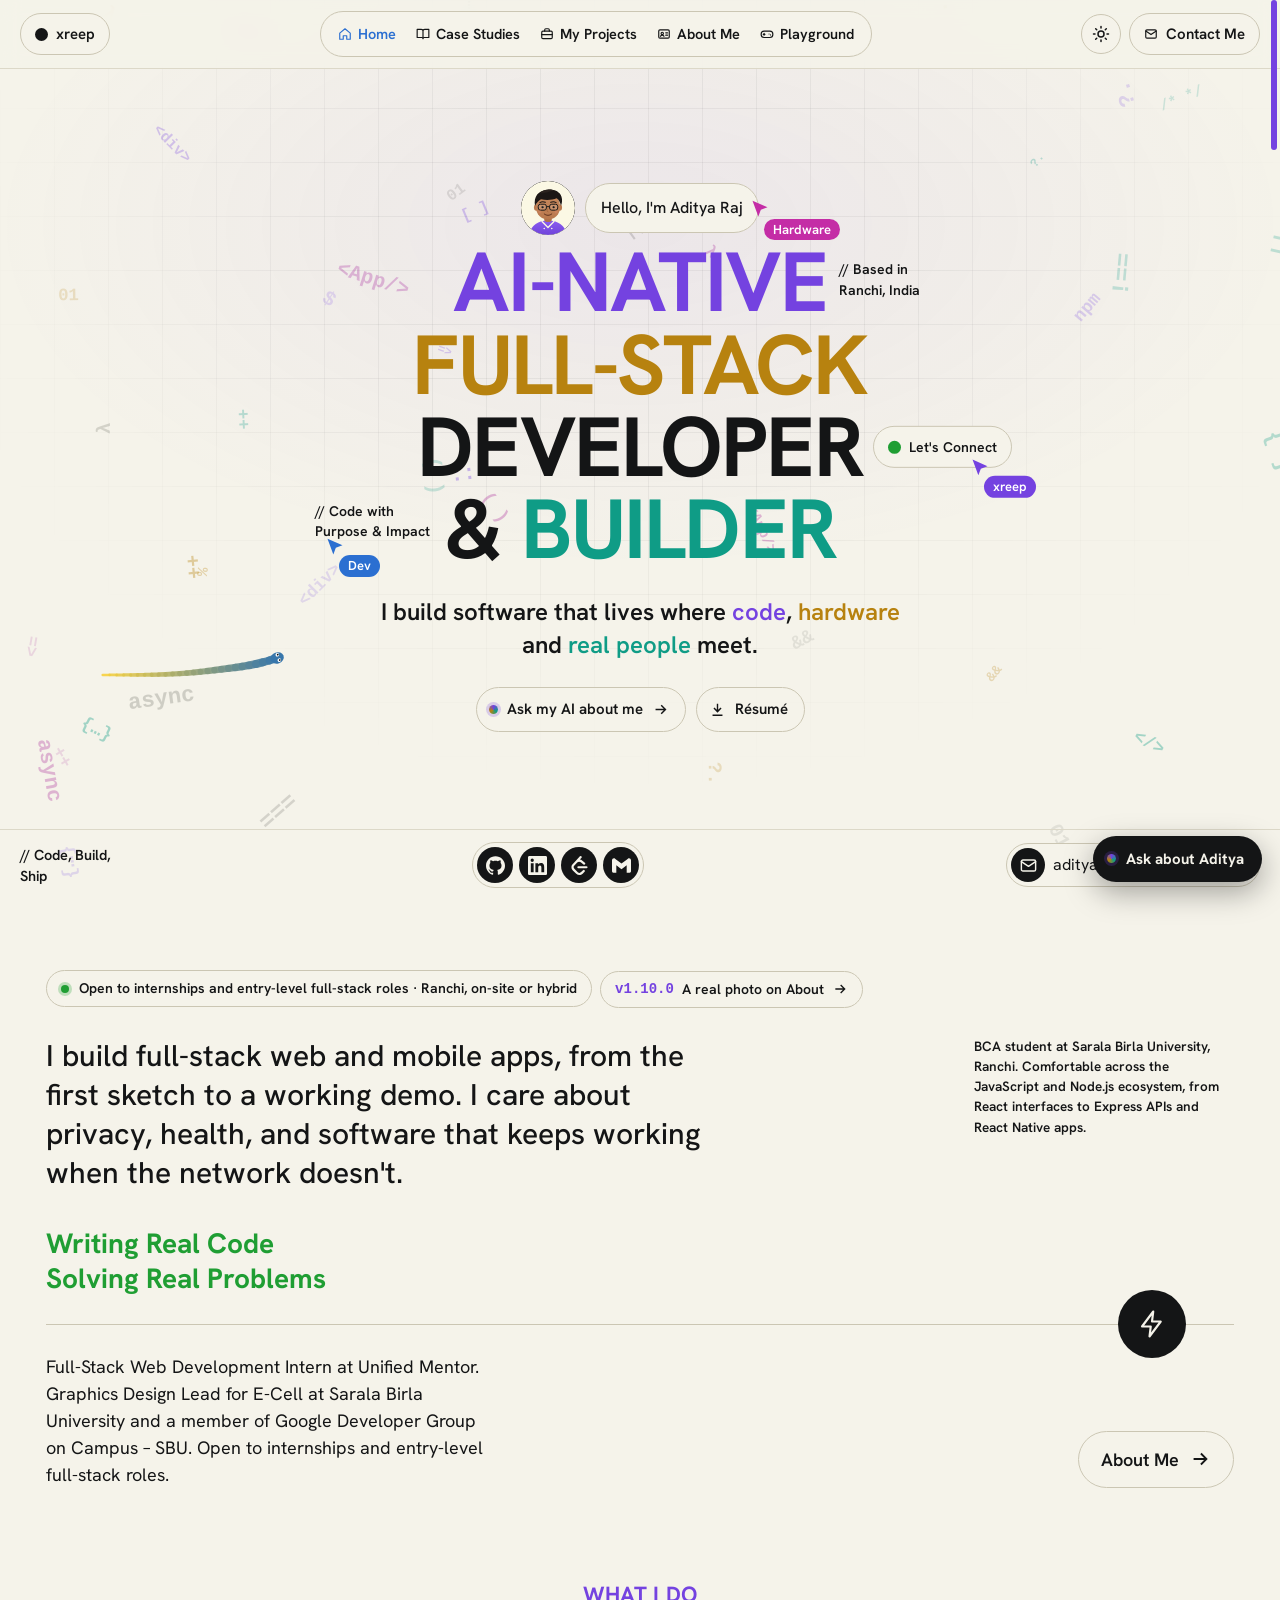
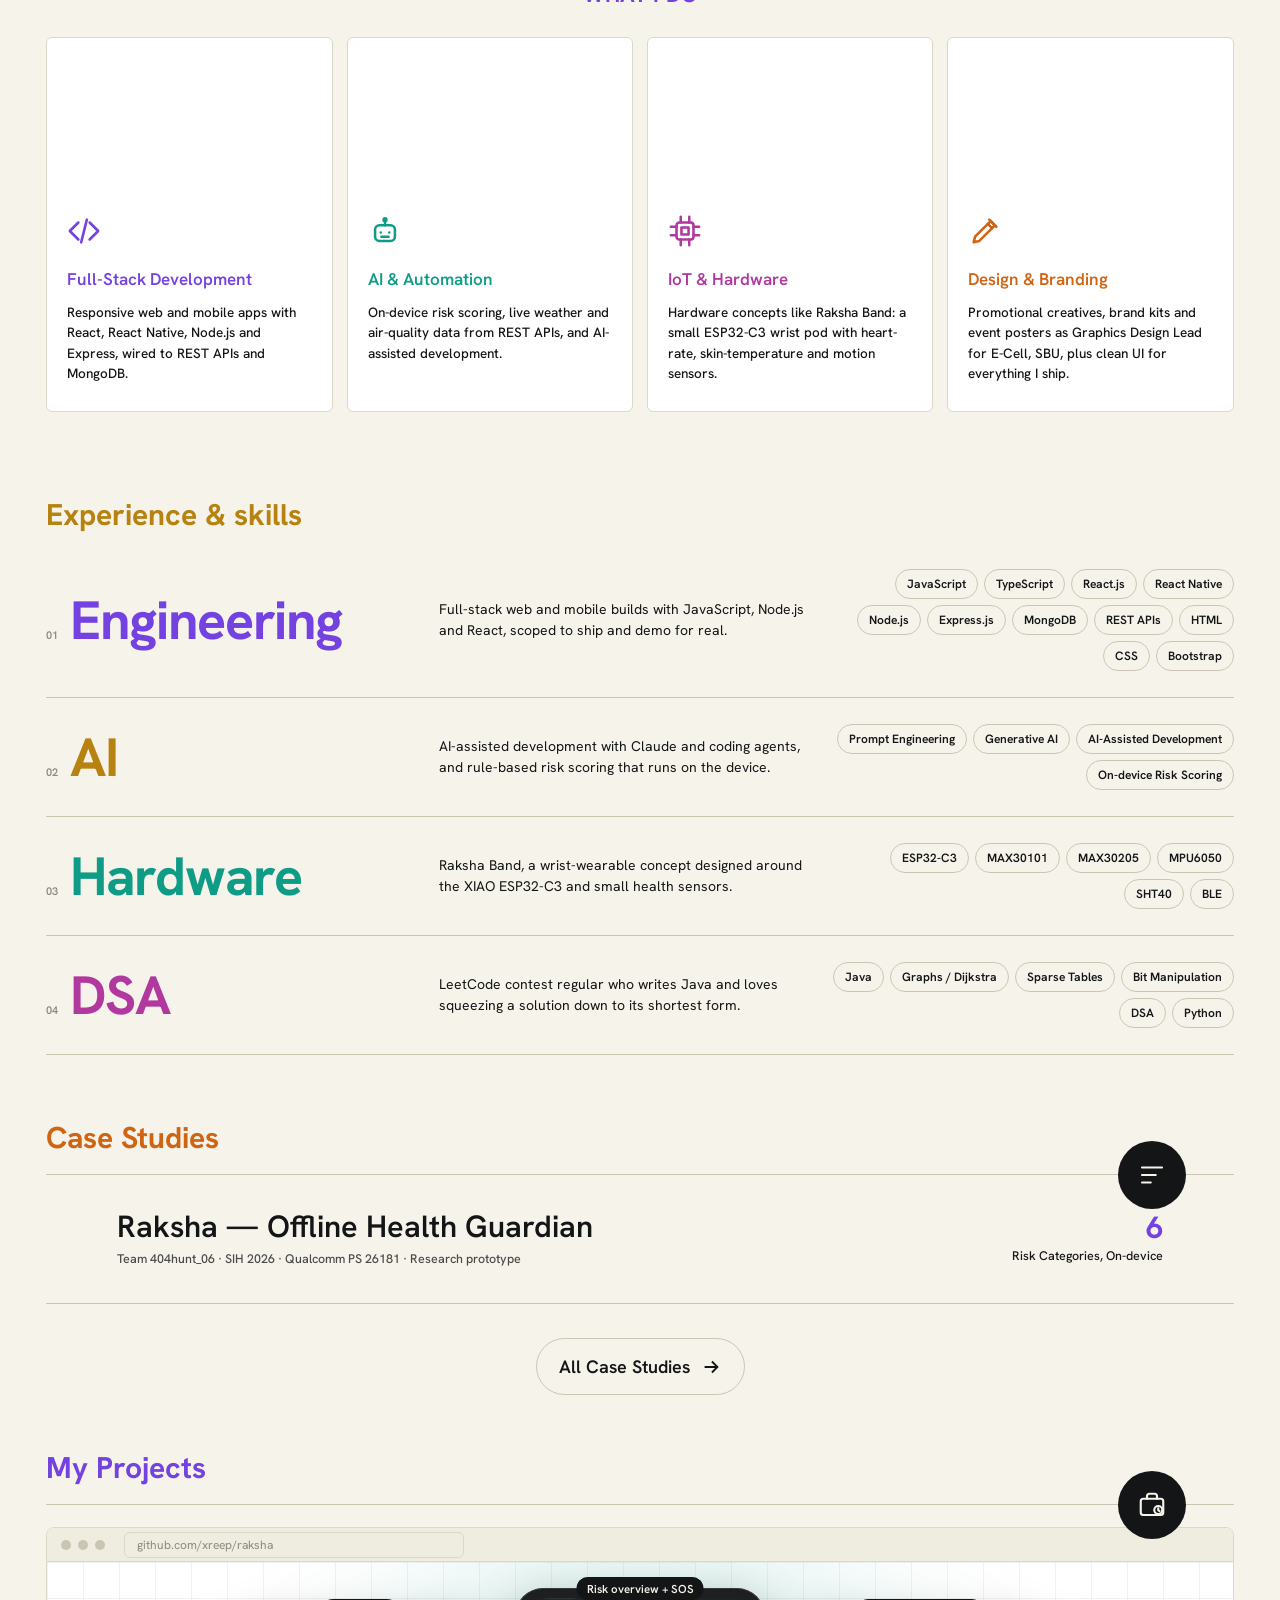
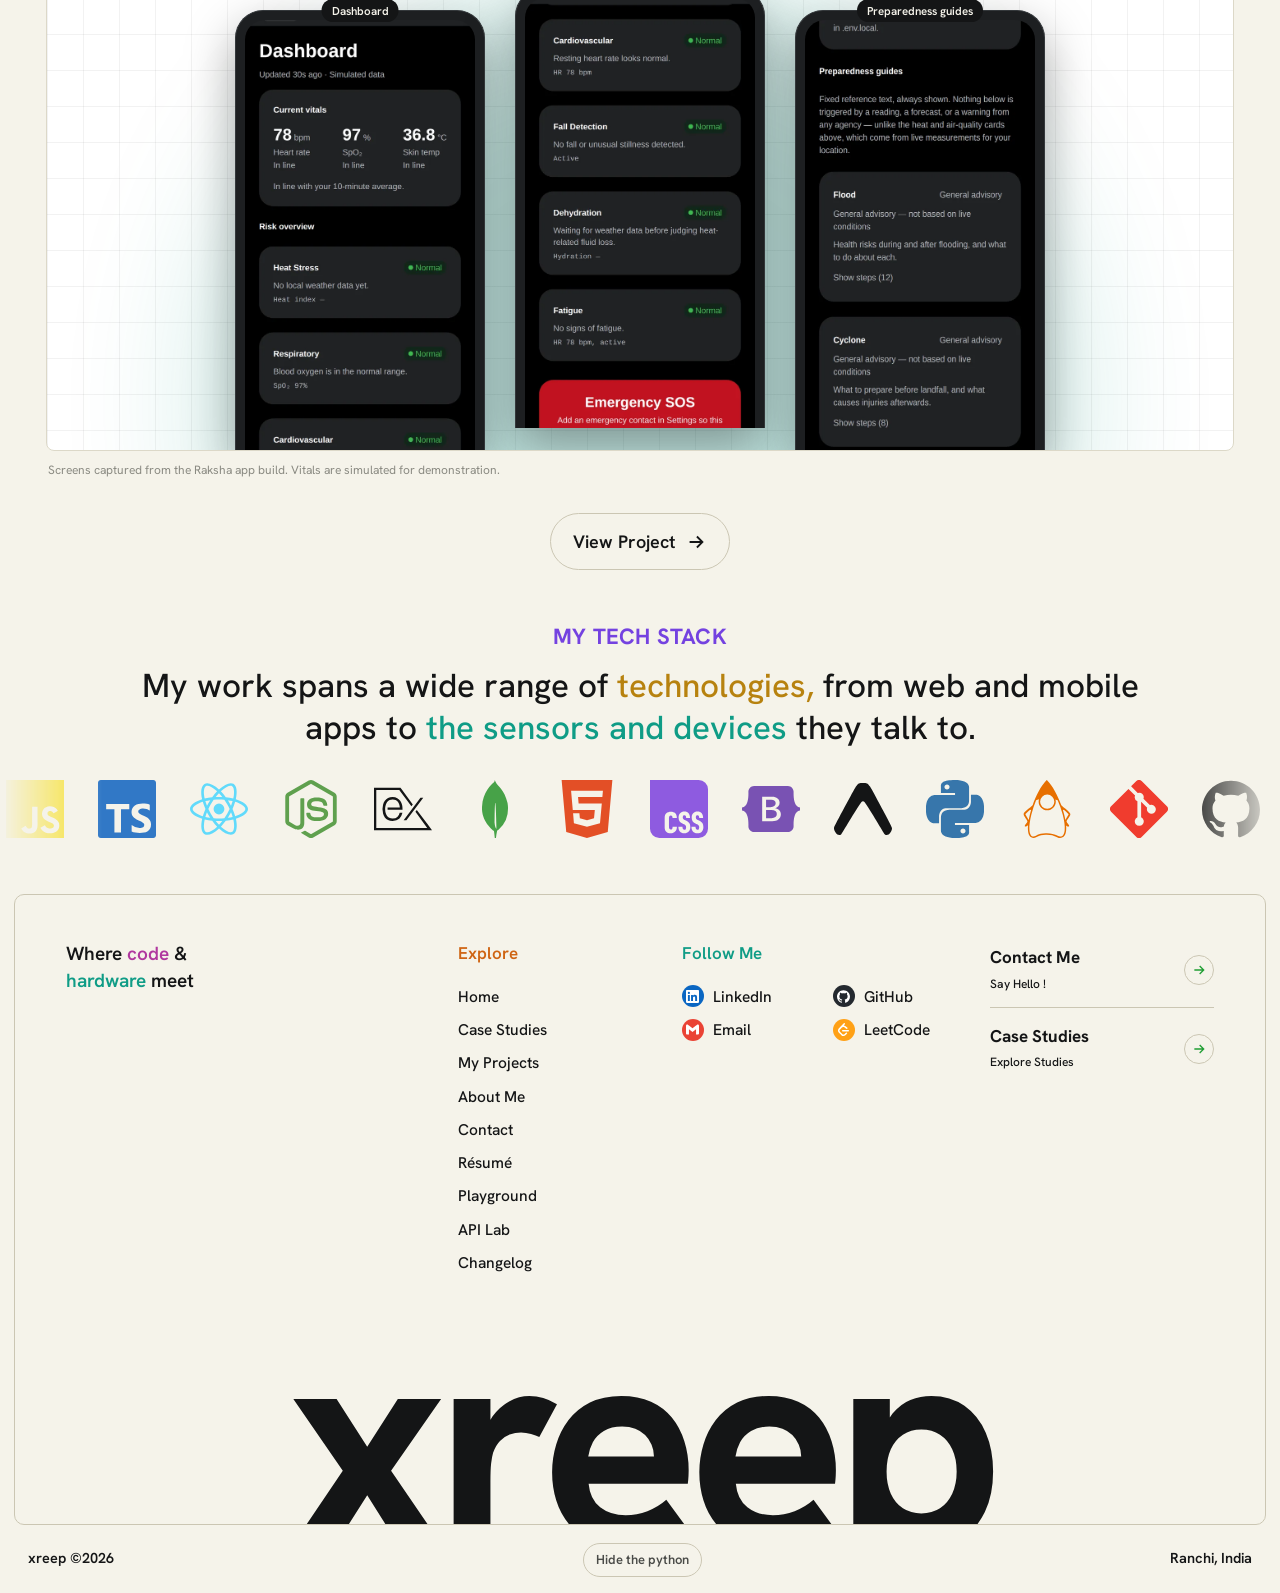
==== commit 8e44a934: "SEO: share image, canonical URL, sitemap, touch icon - 1200x630 og-image.png and summary_large_image" ====
--- a/index.html
+++ b/index.html
@@ -7,17 +7,26 @@
 <meta name="description" content="Aditya Raj (xreep) — full-stack developer (JavaScript, Node.js, React), BCA student at Sarala Birla University, Ranchi. Builder of Raksha.">
 <meta name="author" content="Aditya Raj">
 <meta name="theme-color" content="#0e1011">
-<meta name="robots" content="index, follow">
+<meta name="robots" content="index, follow, max-image-preview:large">
+<link rel="canonical" href="https://xreep.vercel.app/">
 <meta property="og:type" content="website">
 <meta property="og:title" content="Aditya Raj — Full-Stack Developer">
 <meta property="og:description" content="Full-stack developer (JavaScript, Node.js, React) and BCA student in Ranchi. Builder of Raksha, an offline health guardian app. Open to internships and entry-level roles.">
 <meta property="og:site_name" content="Aditya Raj">
-<meta name="twitter:card" content="summary">
+<meta property="og:url" content="https://xreep.vercel.app/">
+<meta property="og:locale" content="en_IN">
+<meta property="og:image" content="https://xreep.vercel.app/assets/og-image.png">
+<meta property="og:image:width" content="1200">
+<meta property="og:image:height" content="630">
+<meta property="og:image:alt" content="Aditya Raj (xreep): AI-native full-stack developer and builder, open to internships, Ranchi, India">
+<meta name="twitter:card" content="summary_large_image">
+<meta name="twitter:image" content="https://xreep.vercel.app/assets/og-image.png">
 <meta name="twitter:title" content="Aditya Raj — Full-Stack Developer">
 <meta name="twitter:description" content="Full-stack developer (JavaScript, Node.js, React). Builder of Raksha. Open to internships and entry-level roles.">
 <link rel="icon" href="assets/avatar.svg" type="image/svg+xml">
+<link rel="apple-touch-icon" href="assets/apple-touch-icon.png">
 <script src="assets/js/theme-init.js"></script>
-<script type="application/ld+json">{"@context":"https://schema.org","@type":"Person","name":"Aditya Raj","alternateName":"xreep","jobTitle":"Full-Stack Developer","address":{"@type":"PostalAddress","addressLocality":"Ranchi","addressRegion":"Jharkhand","addressCountry":"IN"},"alumniOf":{"@type":"CollegeOrUniversity","name":"Sarala Birla University"},"knowsAbout":["JavaScript","TypeScript","React","React Native","Node.js","Express.js","MongoDB","REST APIs"],"sameAs":["https://github.com/xreep","https://www.linkedin.com/in/adityaraj777","https://leetcode.com/u/xreep/"]}</script>
+<script type="application/ld+json">{"@context":"https://schema.org","@type":"Person","name":"Aditya Raj","alternateName":"xreep","url":"https://xreep.vercel.app/","image":"https://xreep.vercel.app/assets/aditya-raj.webp","description":"Full-stack developer (JavaScript, Node.js, React) and BCA student in Ranchi, India. Builder of Raksha, an offline health guardian app.","jobTitle":"Full-Stack Developer","address":{"@type":"PostalAddress","addressLocality":"Ranchi","addressRegion":"Jharkhand","addressCountry":"IN"},"alumniOf":{"@type":"CollegeOrUniversity","name":"Sarala Birla University"},"knowsAbout":["JavaScript","TypeScript","React","React Native","Node.js","Express.js","MongoDB","REST APIs"],"sameAs":["https://github.com/xreep","https://www.linkedin.com/in/adityaraj777","https://leetcode.com/u/xreep/"]}</script>
 <link rel="preload" href="assets/fonts/hanken-grotesk-latin-700-normal.woff2" as="font" type="font/woff2" crossorigin>
 <link rel="stylesheet" href="assets/fonts/fonts.css">
 <link rel="stylesheet" href="style.css">
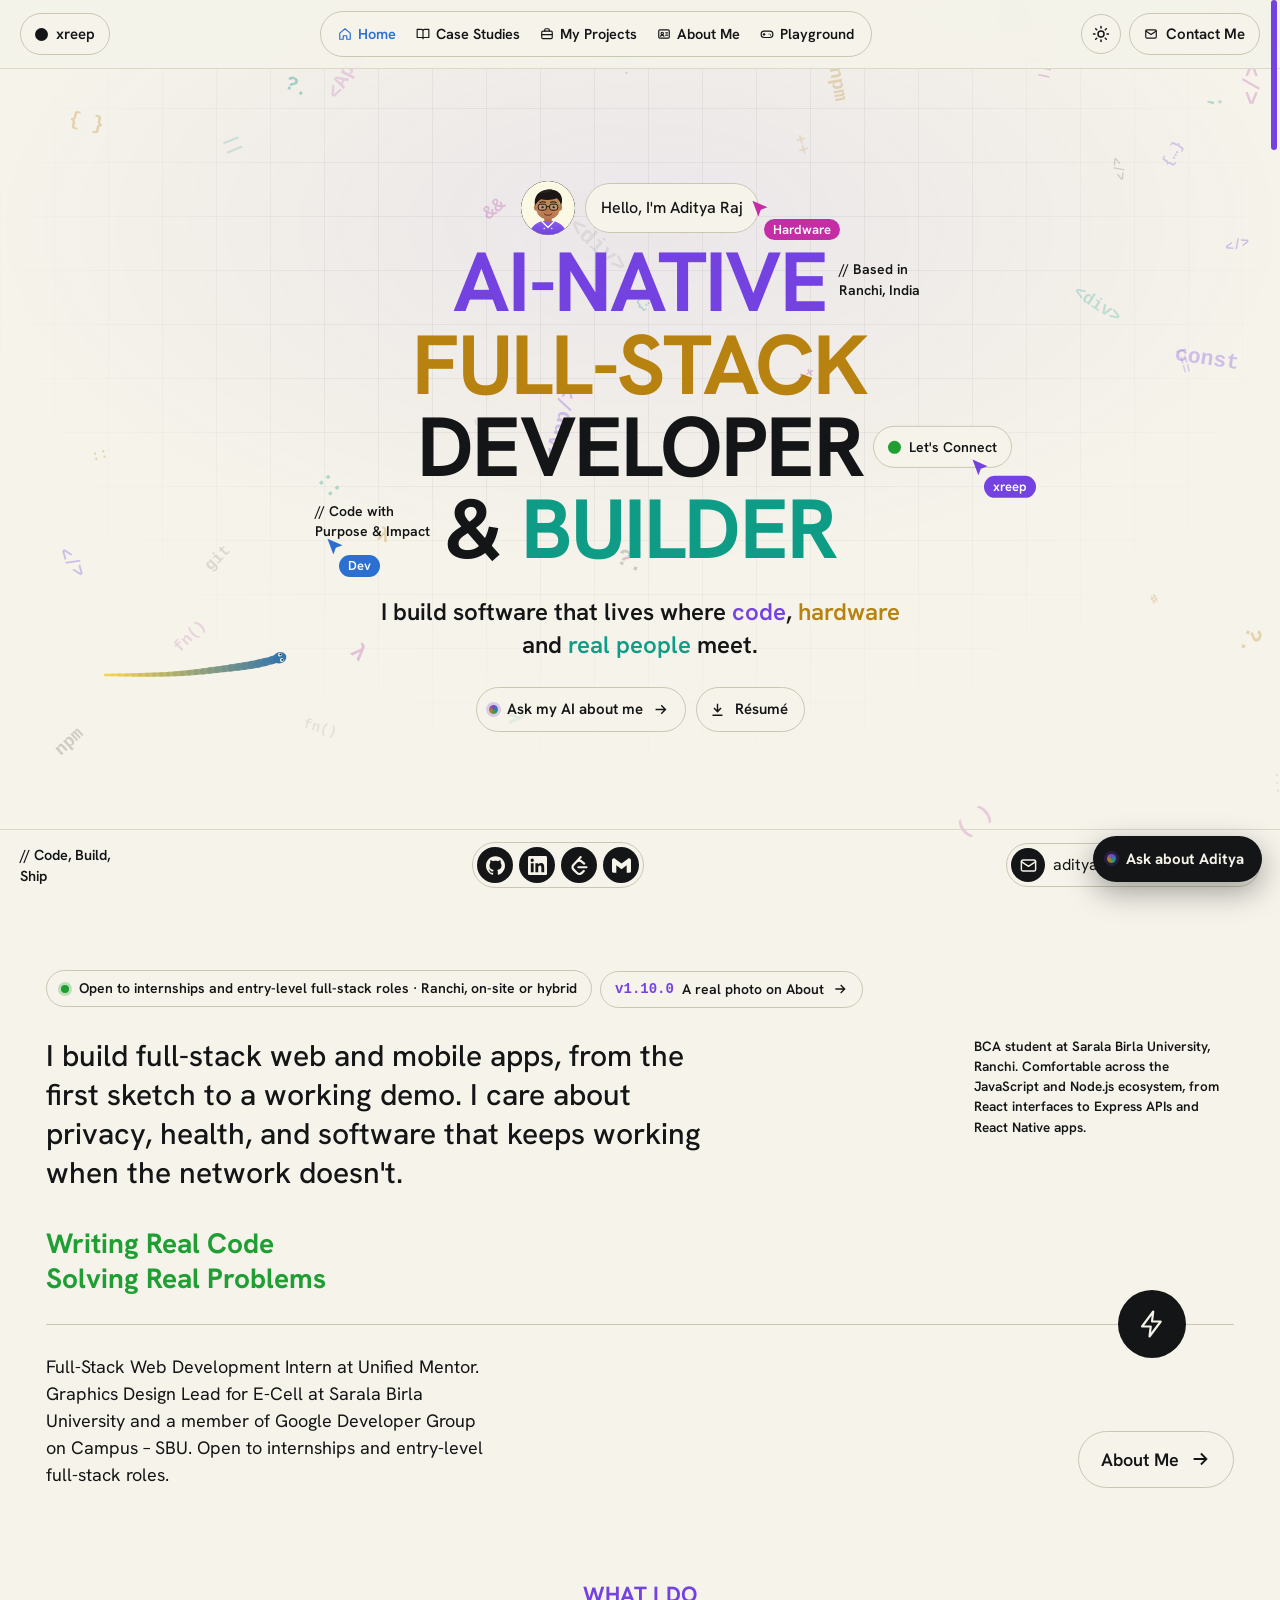
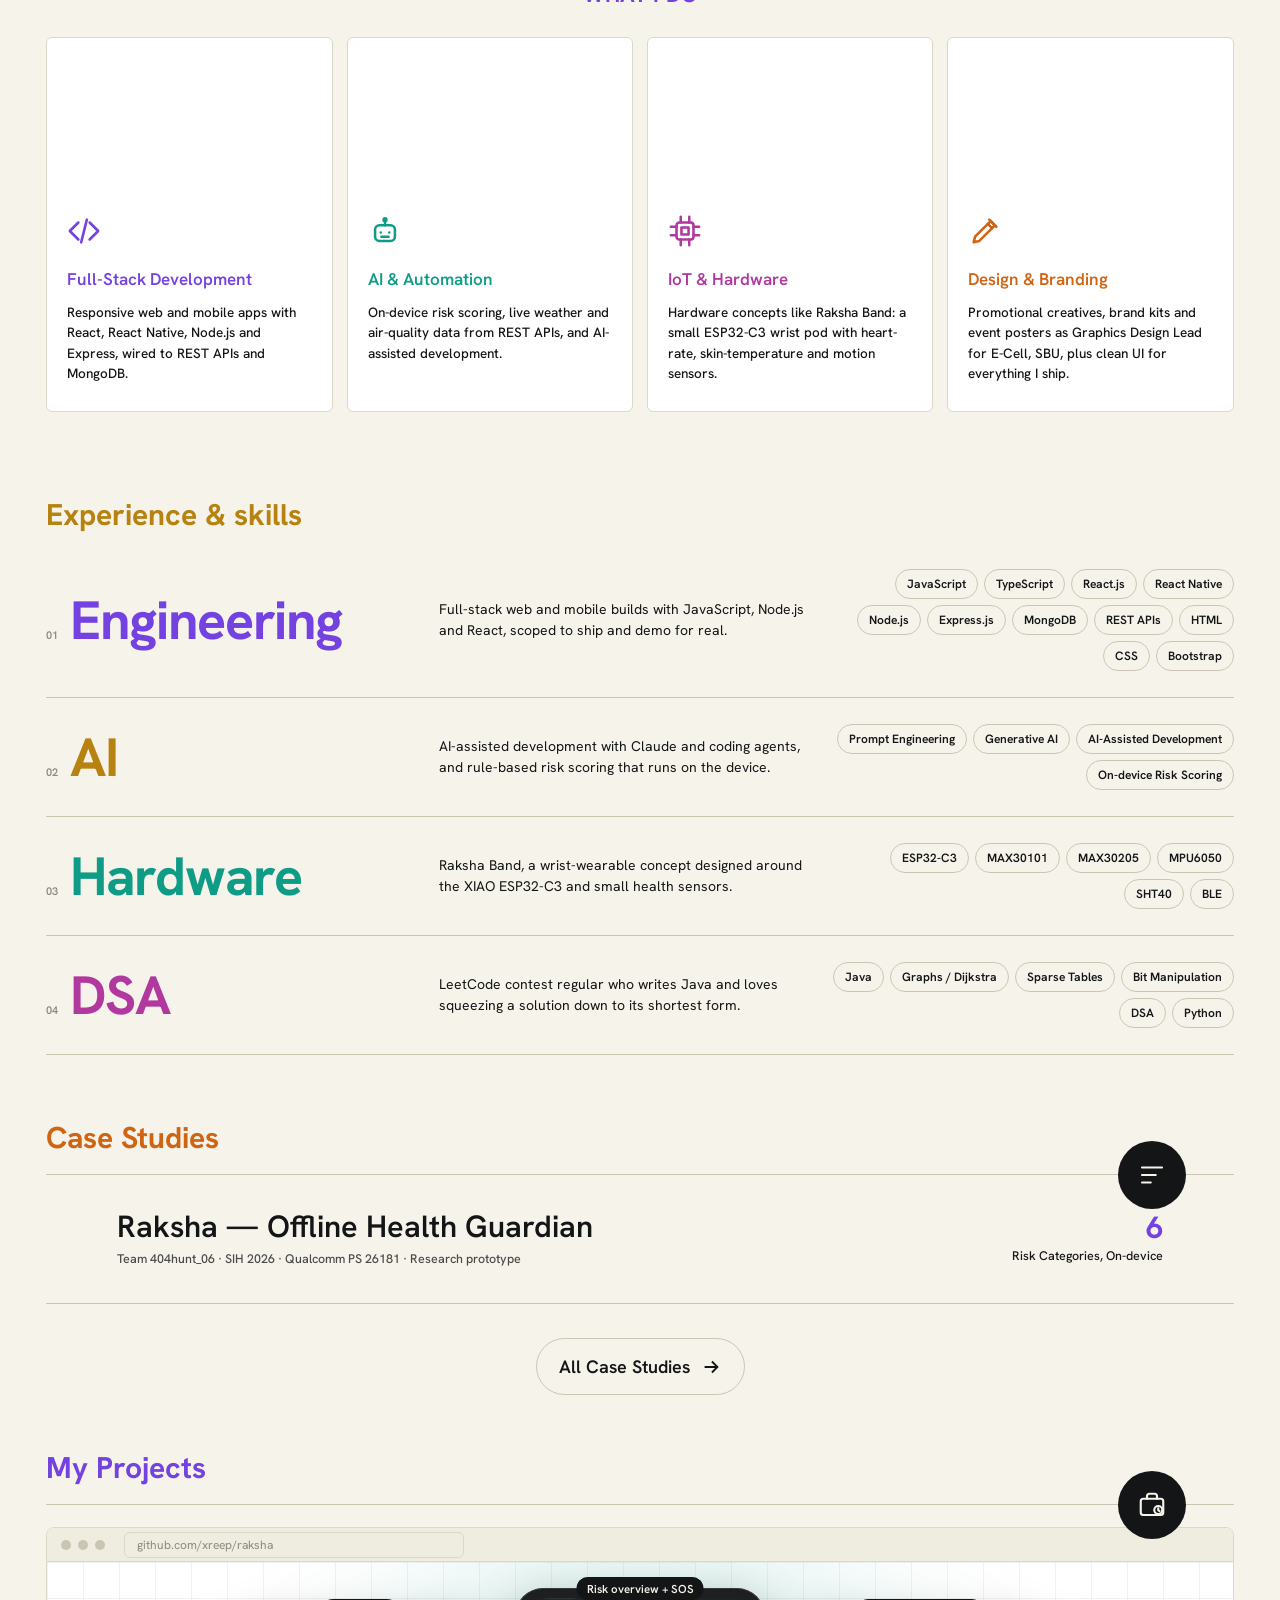
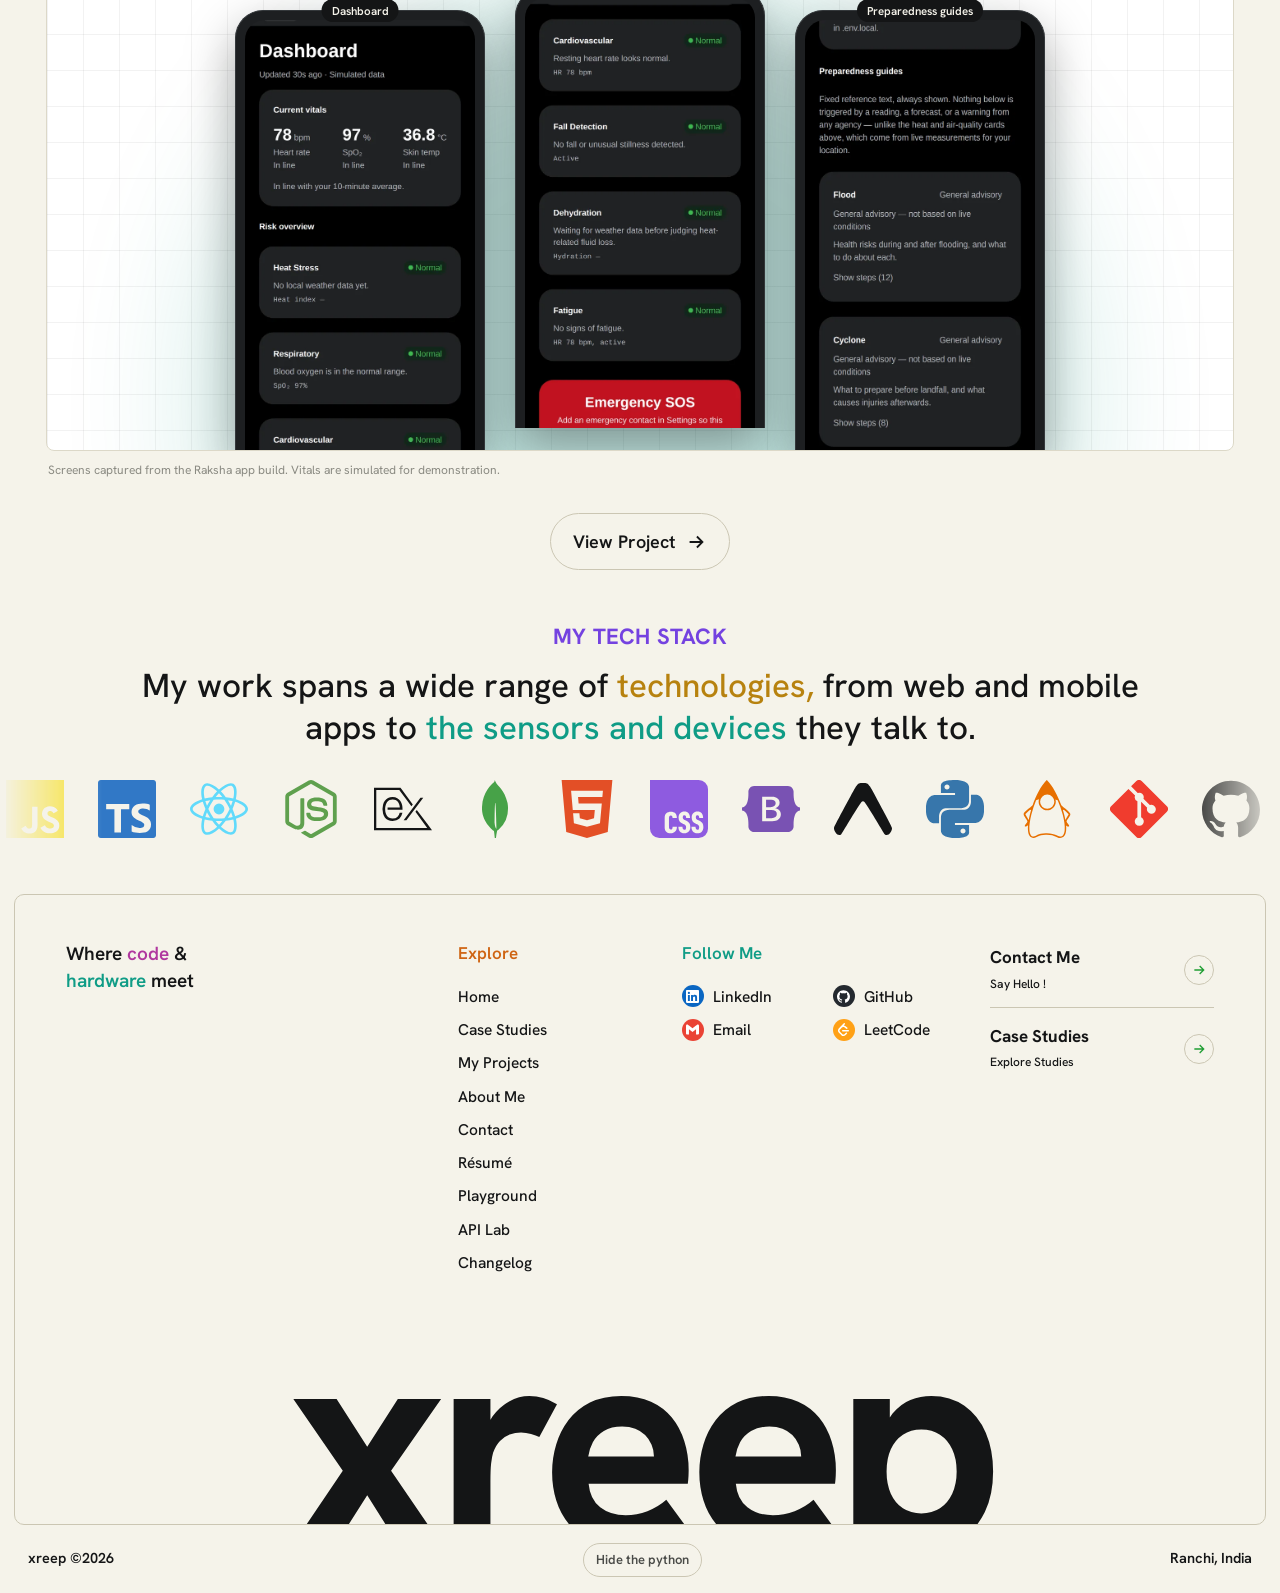
==== commit 9fb408c3: "Add Google Search Console verification tag Co-Authored-By: Claude Opus 5.5 <noreply@anthropic.com>" ====
--- a/index.html
+++ b/index.html
@@ -6,6 +6,7 @@
 <title>Aditya Raj — Full-Stack Developer</title>
 <meta name="description" content="Aditya Raj (xreep) — full-stack developer (JavaScript, Node.js, React), BCA student at Sarala Birla University, Ranchi. Builder of Raksha.">
 <meta name="author" content="Aditya Raj">
+<meta name="google-site-verification" content="4J4aLXieoWzGWCkMOp_nlxmiHaD0GQ-QqdayTQBPSGA">
 <meta name="theme-color" content="#0e1011">
 <meta name="robots" content="index, follow, max-image-preview:large">
 <link rel="canonical" href="https://xreep.vercel.app/">
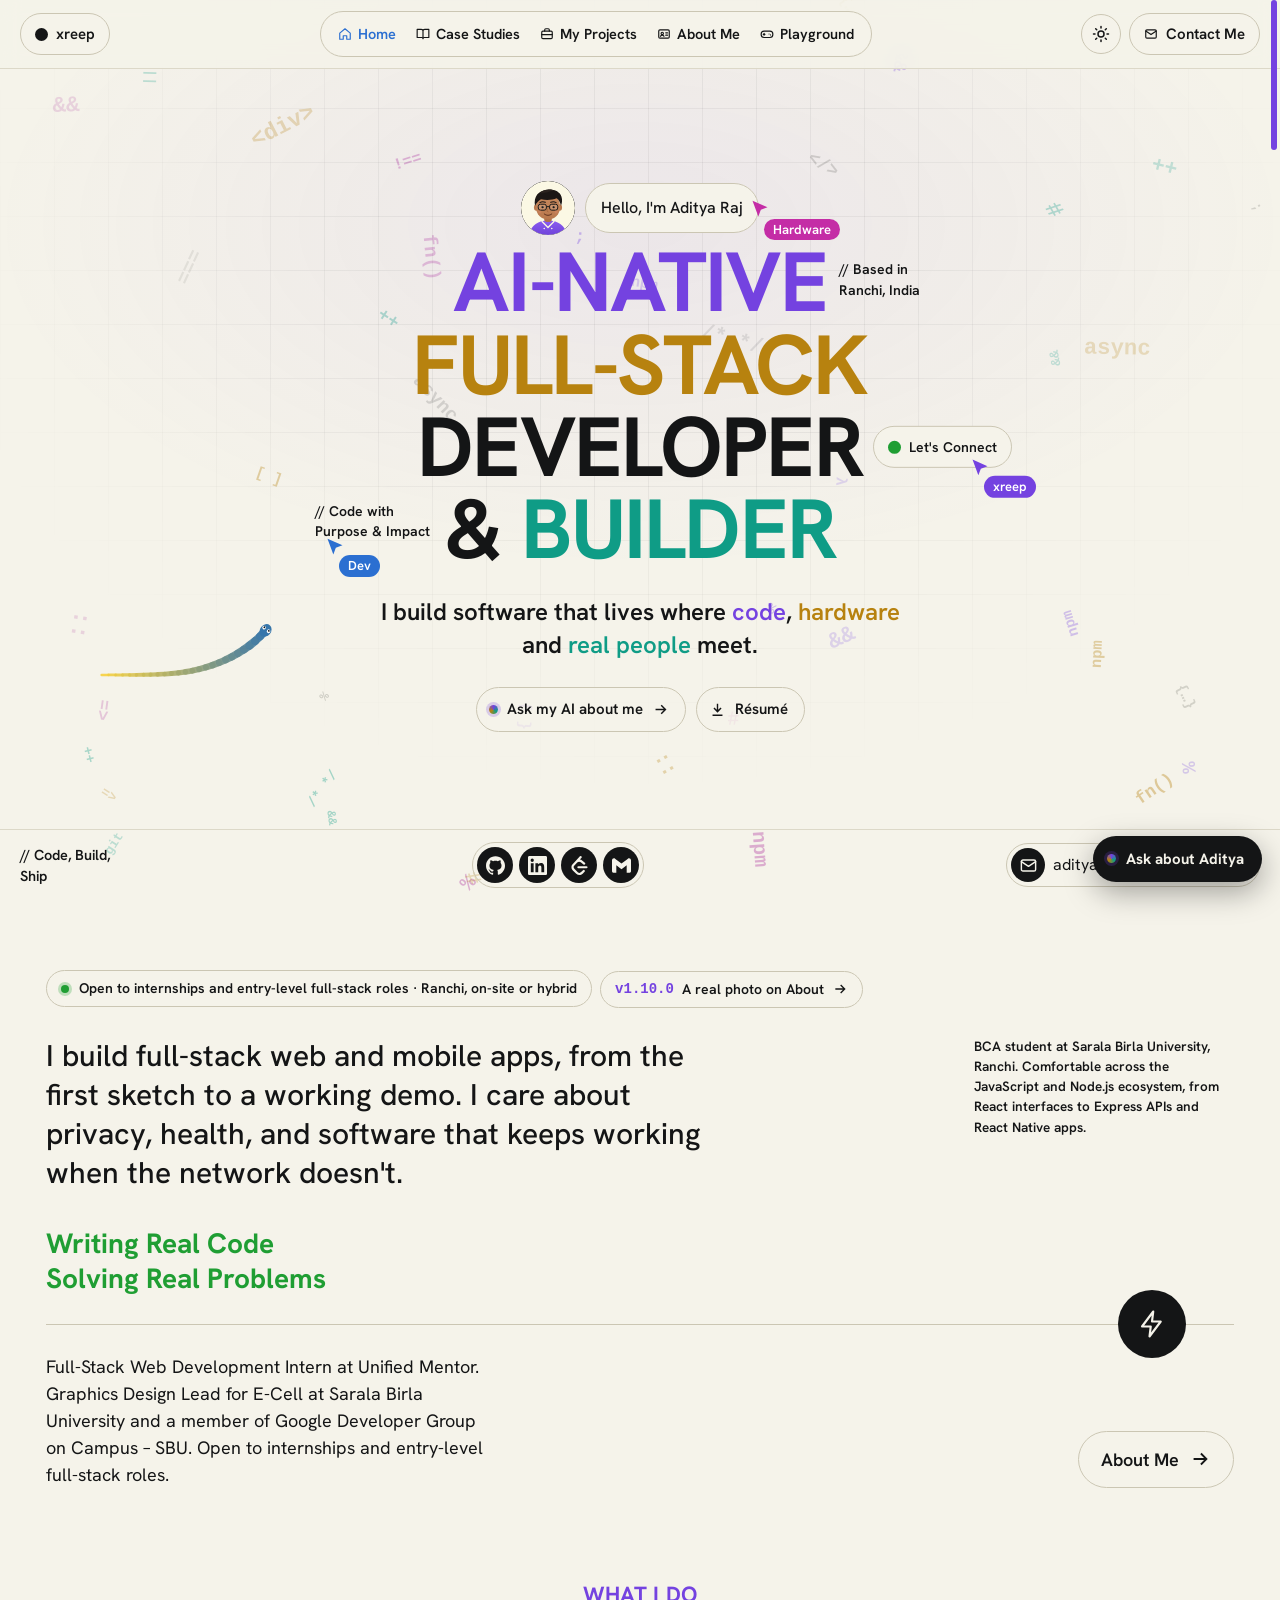
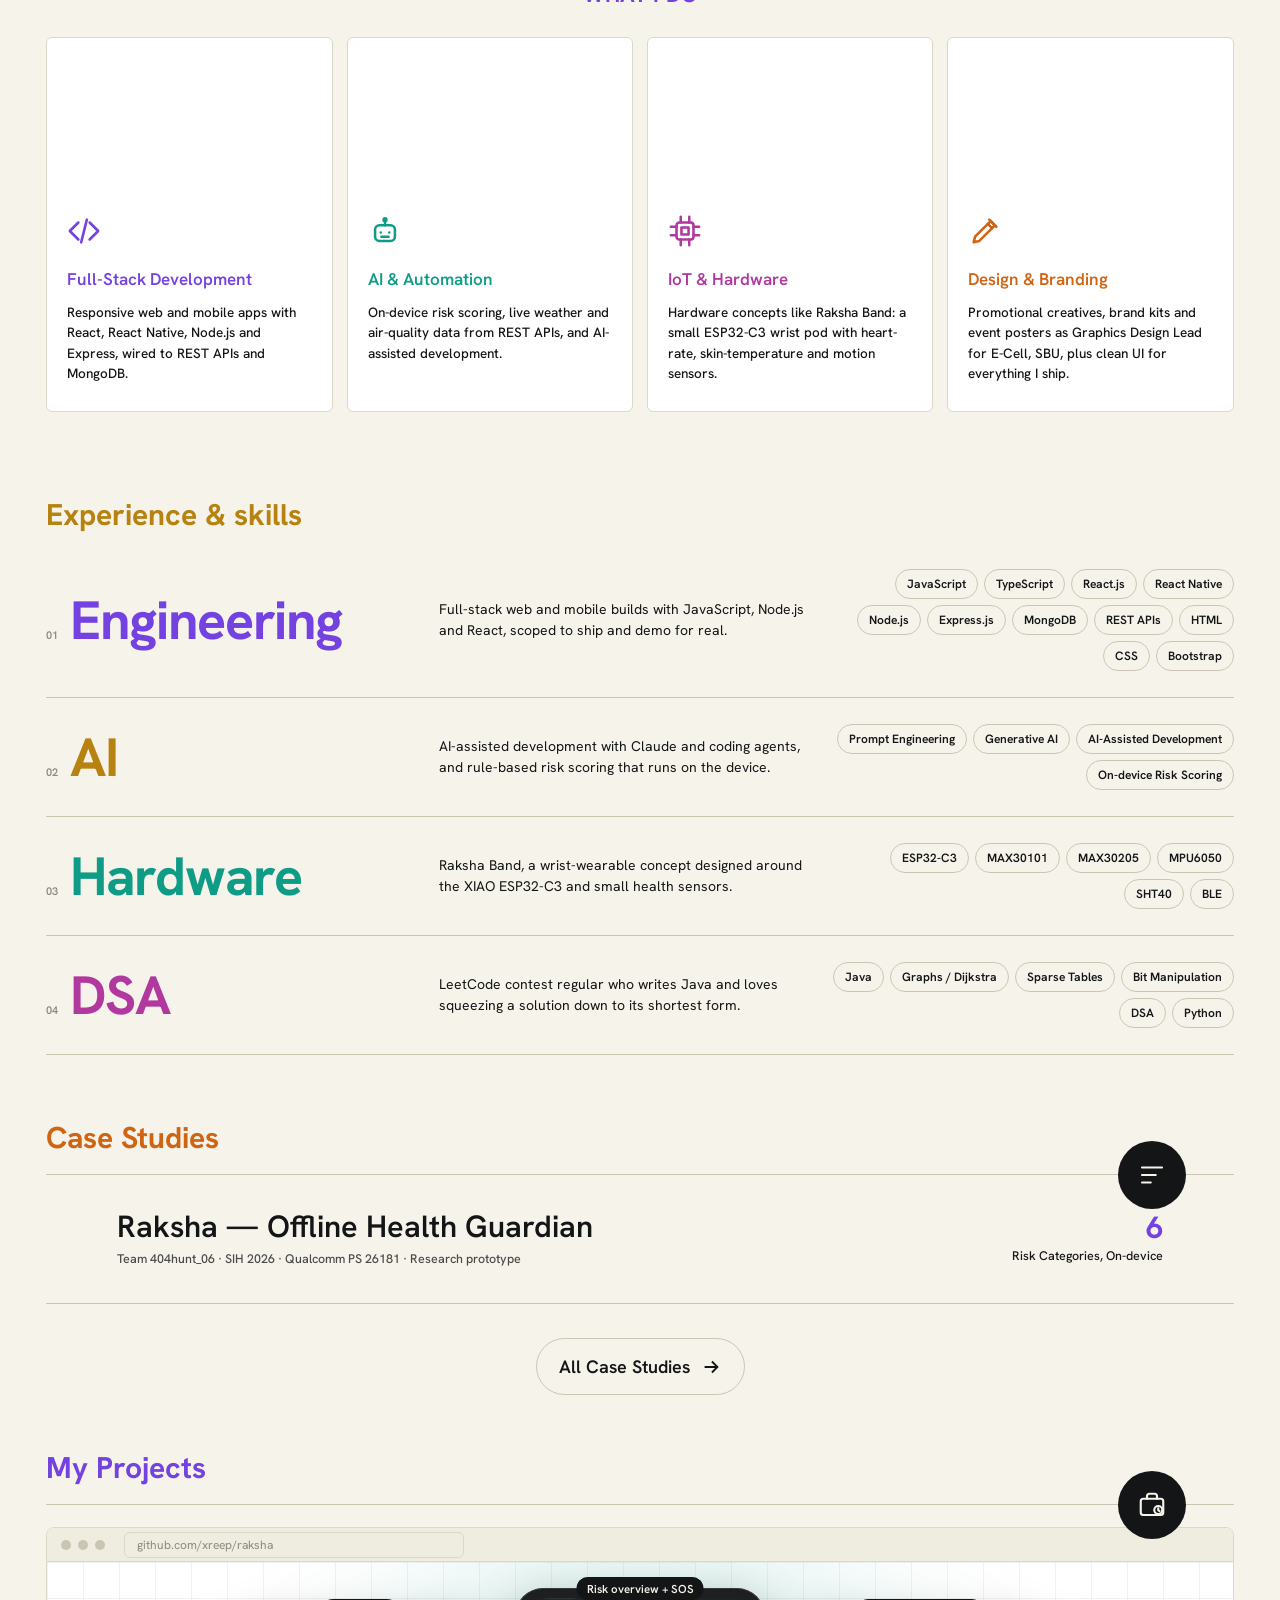
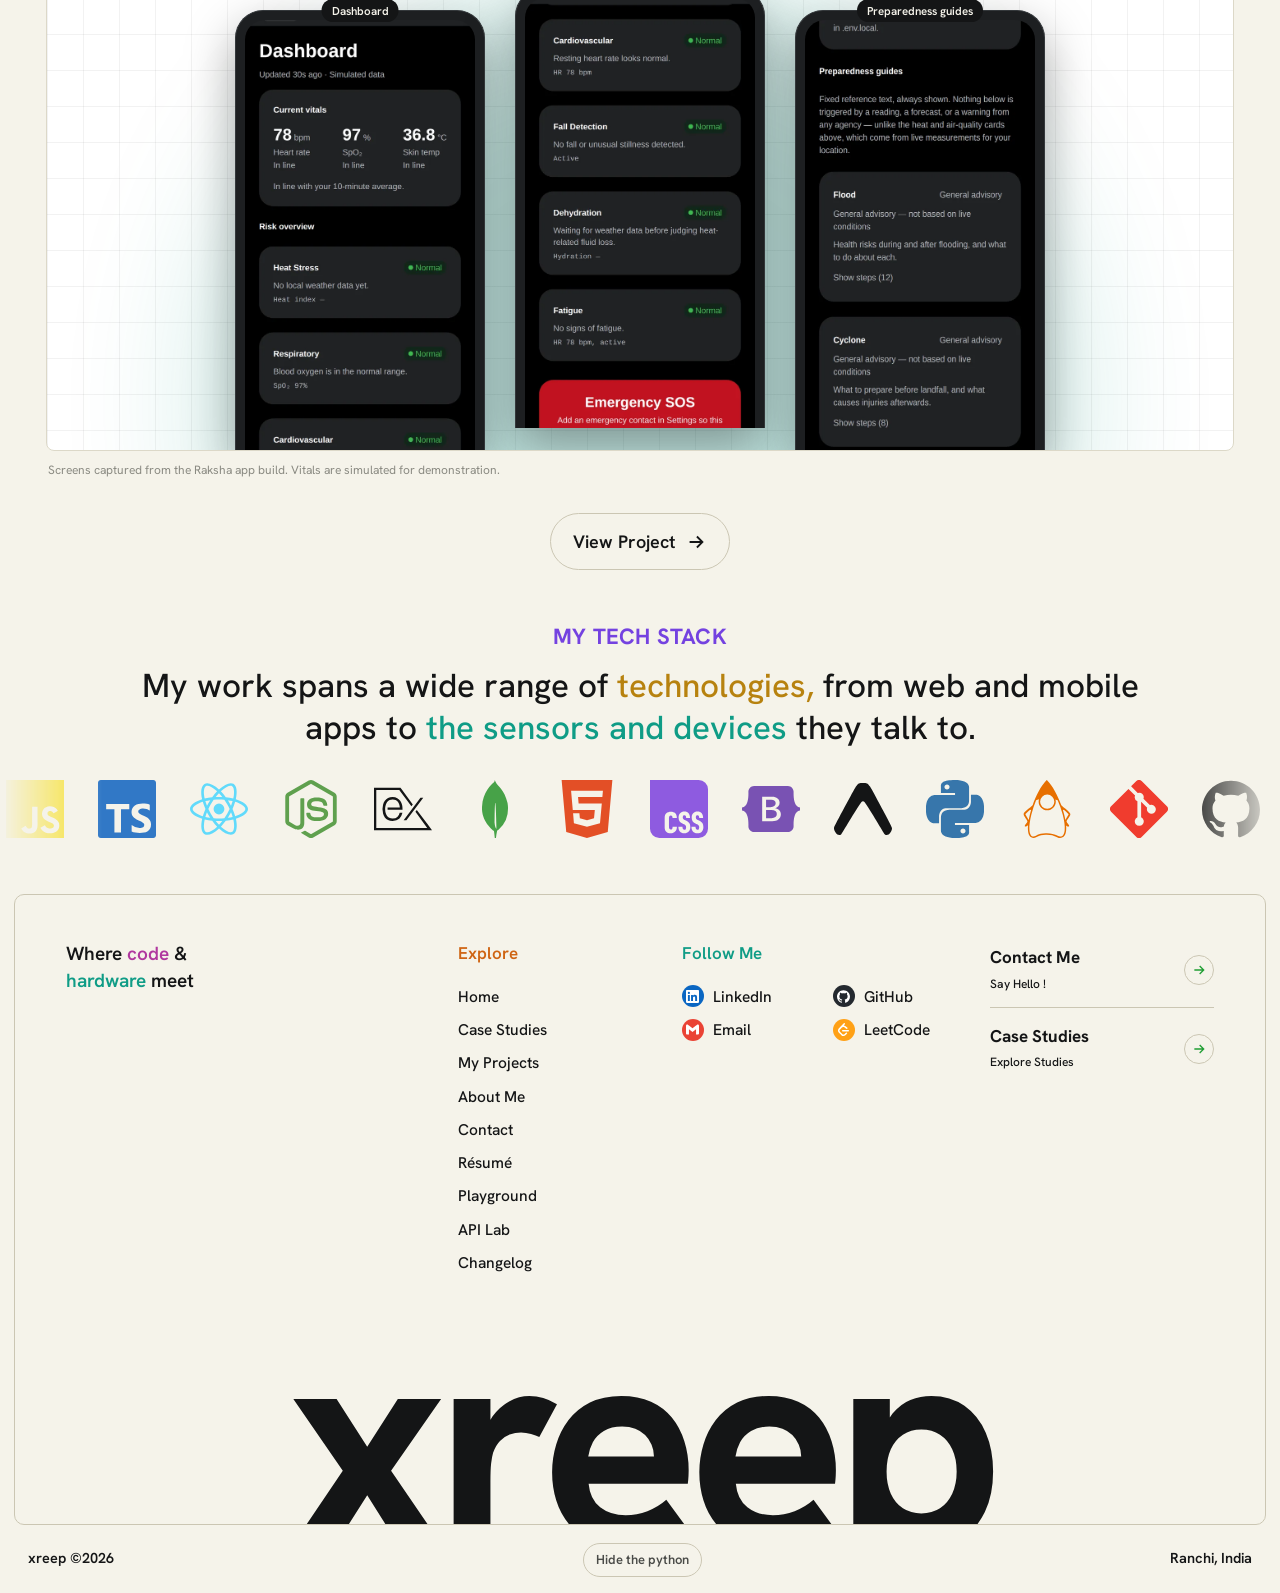
==== commit 62b9457c: "Add Search Console verification for aditya8251358@gmail.com Co-Authored-By: Claude Opus 5.5 <noreply" ====
--- a/index.html
+++ b/index.html
@@ -6,6 +6,7 @@
 <title>Aditya Raj — Full-Stack Developer</title>
 <meta name="description" content="Aditya Raj (xreep) — full-stack developer (JavaScript, Node.js, React), BCA student at Sarala Birla University, Ranchi. Builder of Raksha.">
 <meta name="author" content="Aditya Raj">
+<meta name="google-site-verification" content="zgquRwnMiS7EeLcSk46ufq6-AagzHPi6cEXGJL153hc">
 <meta name="google-site-verification" content="4J4aLXieoWzGWCkMOp_nlxmiHaD0GQ-QqdayTQBPSGA">
 <meta name="theme-color" content="#0e1011">
 <meta name="robots" content="index, follow, max-image-preview:large">
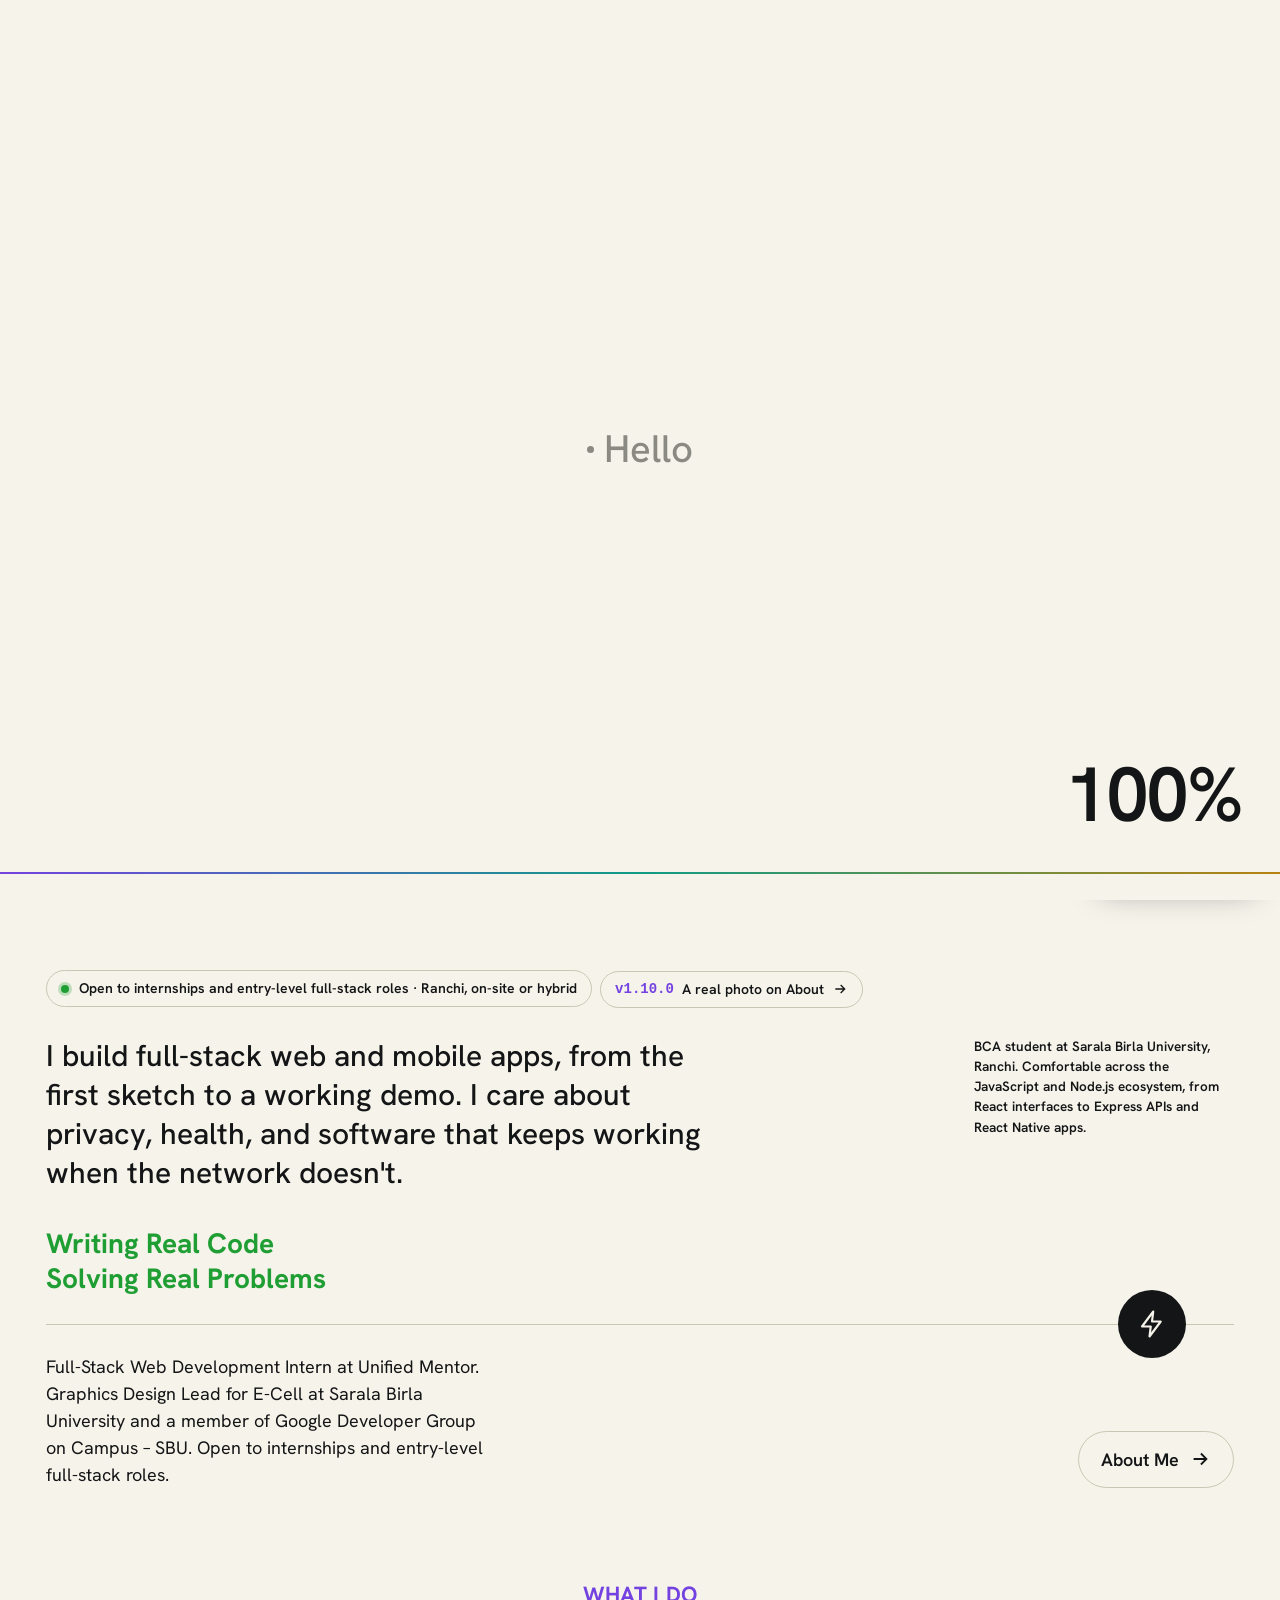
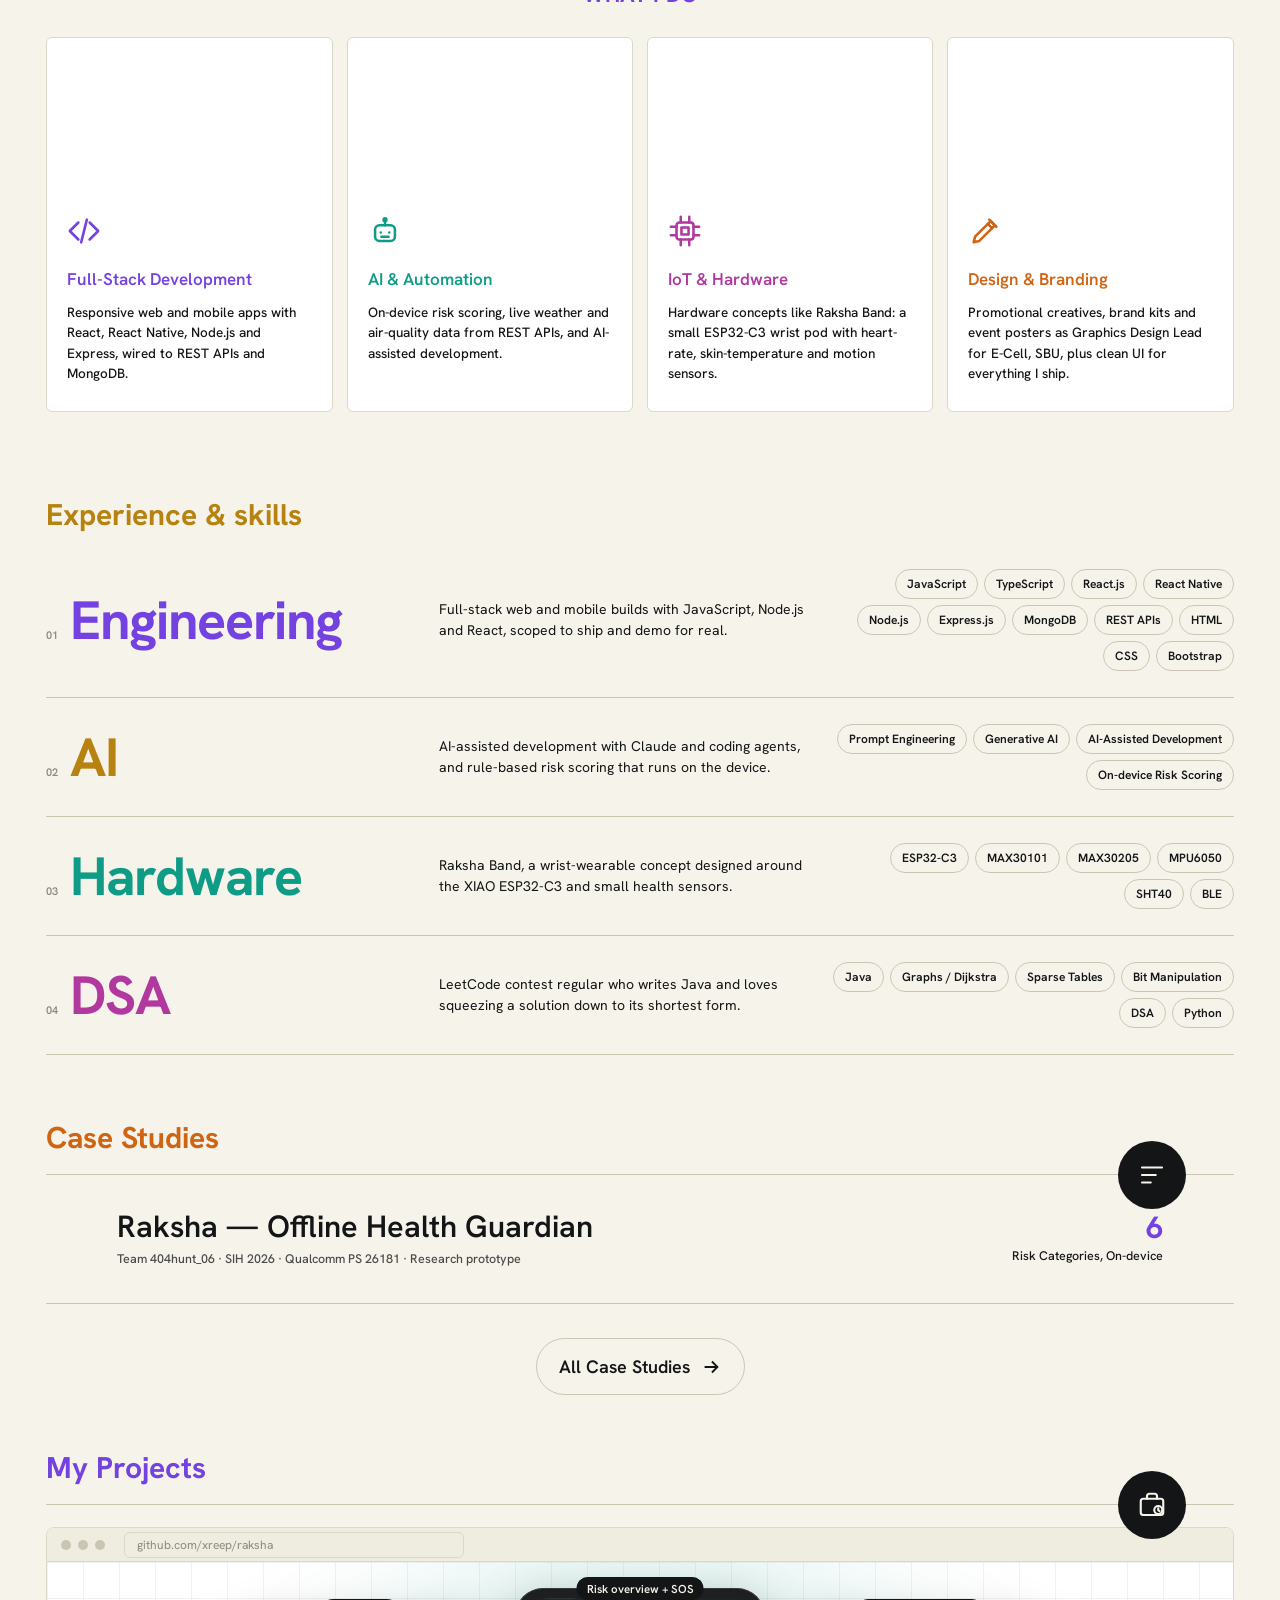
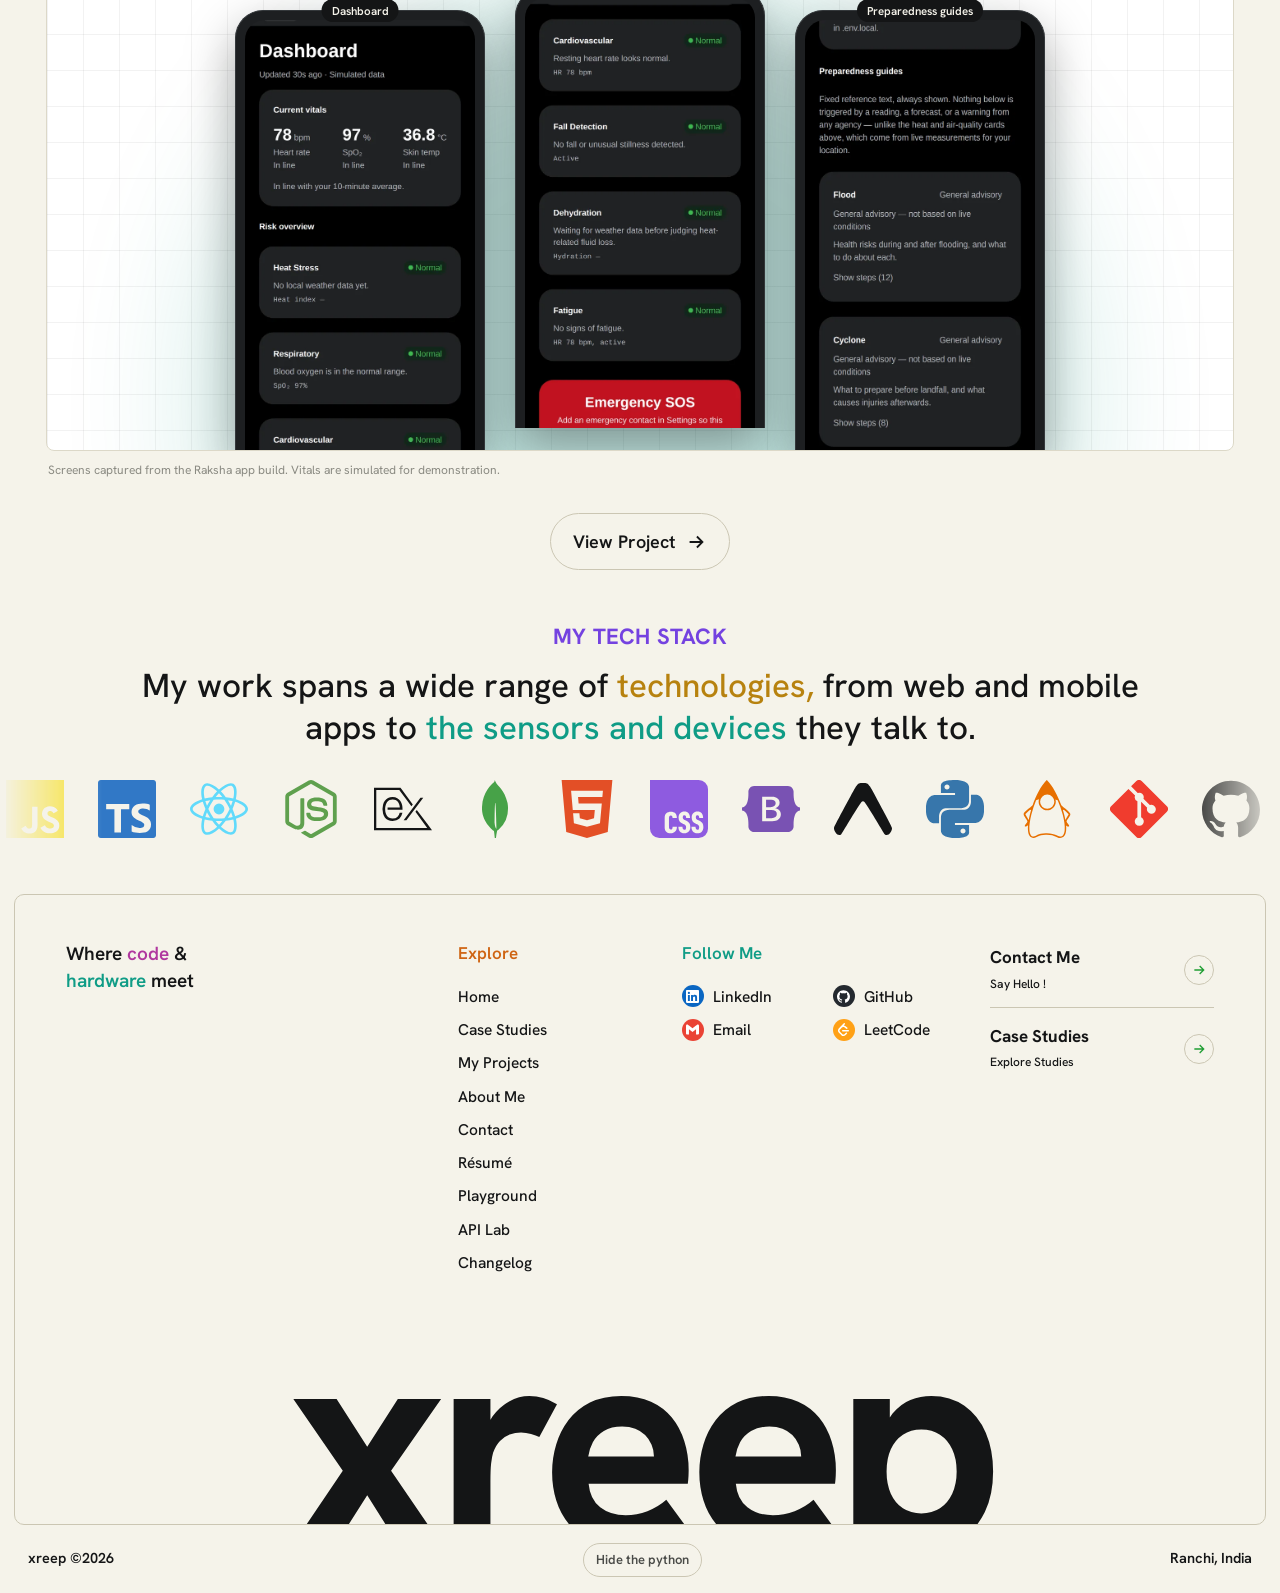
==== commit c3bb6a87: "Remove team account's Search Console verification tag Co-Authored-By: Claude Opus 5.5 <noreply@anthr" ====
--- a/index.html
+++ b/index.html
@@ -7,7 +7,6 @@
 <meta name="description" content="Aditya Raj (xreep) — full-stack developer (JavaScript, Node.js, React), BCA student at Sarala Birla University, Ranchi. Builder of Raksha.">
 <meta name="author" content="Aditya Raj">
 <meta name="google-site-verification" content="zgquRwnMiS7EeLcSk46ufq6-AagzHPi6cEXGJL153hc">
-<meta name="google-site-verification" content="4J4aLXieoWzGWCkMOp_nlxmiHaD0GQ-QqdayTQBPSGA">
 <meta name="theme-color" content="#0e1011">
 <meta name="robots" content="index, follow, max-image-preview:large">
 <link rel="canonical" href="https://xreep.vercel.app/">
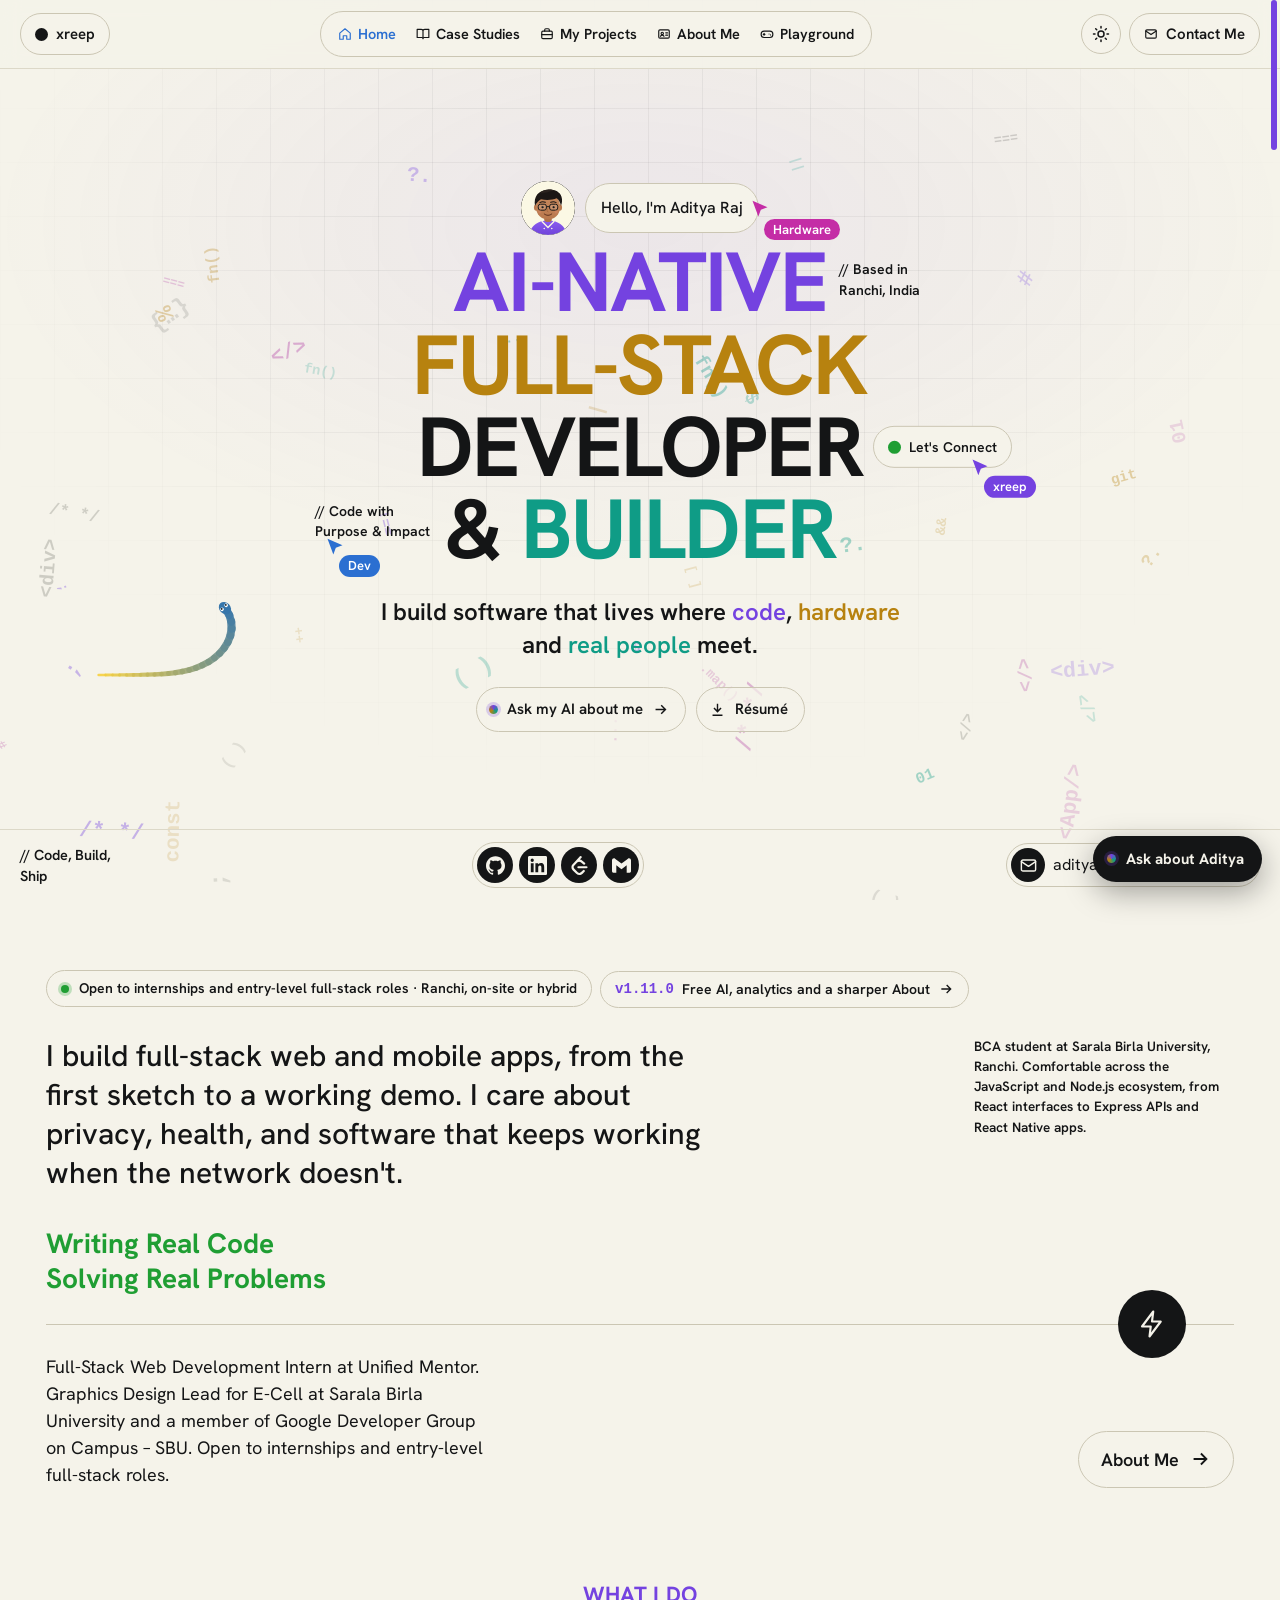
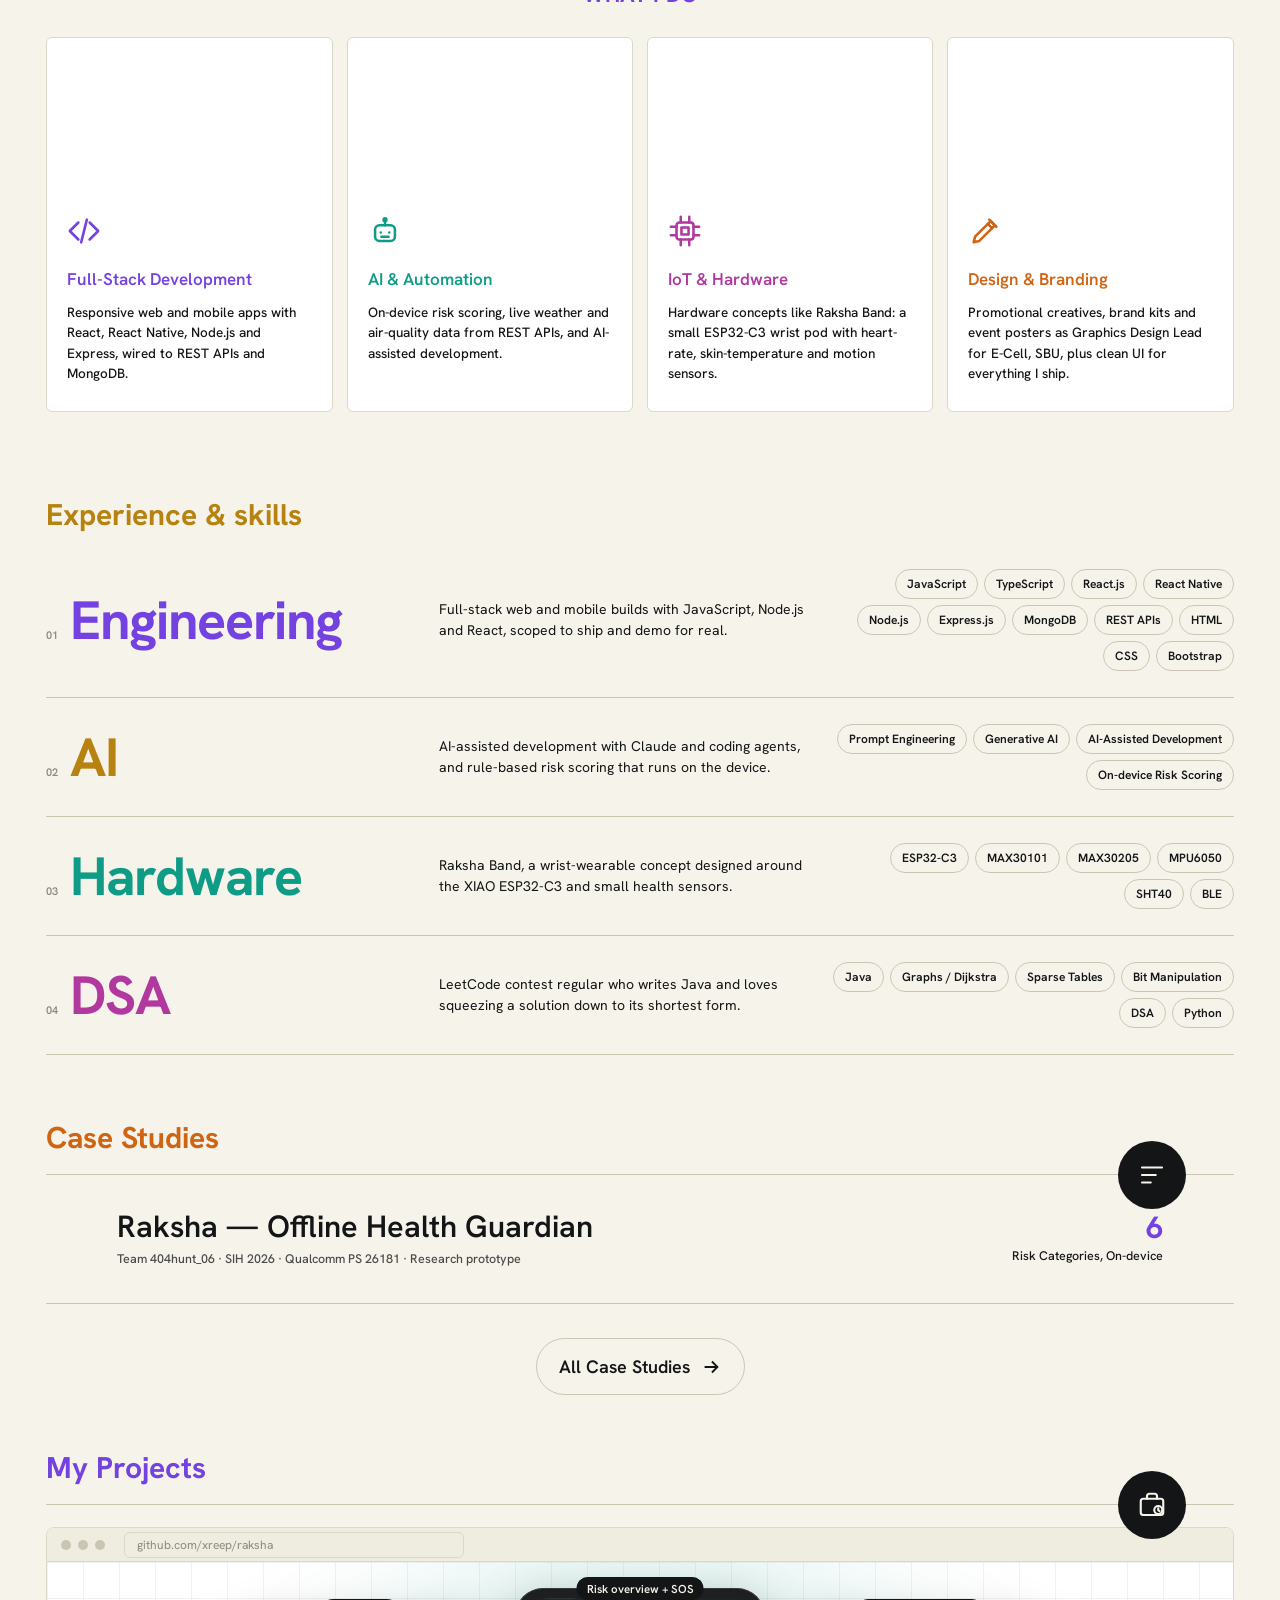
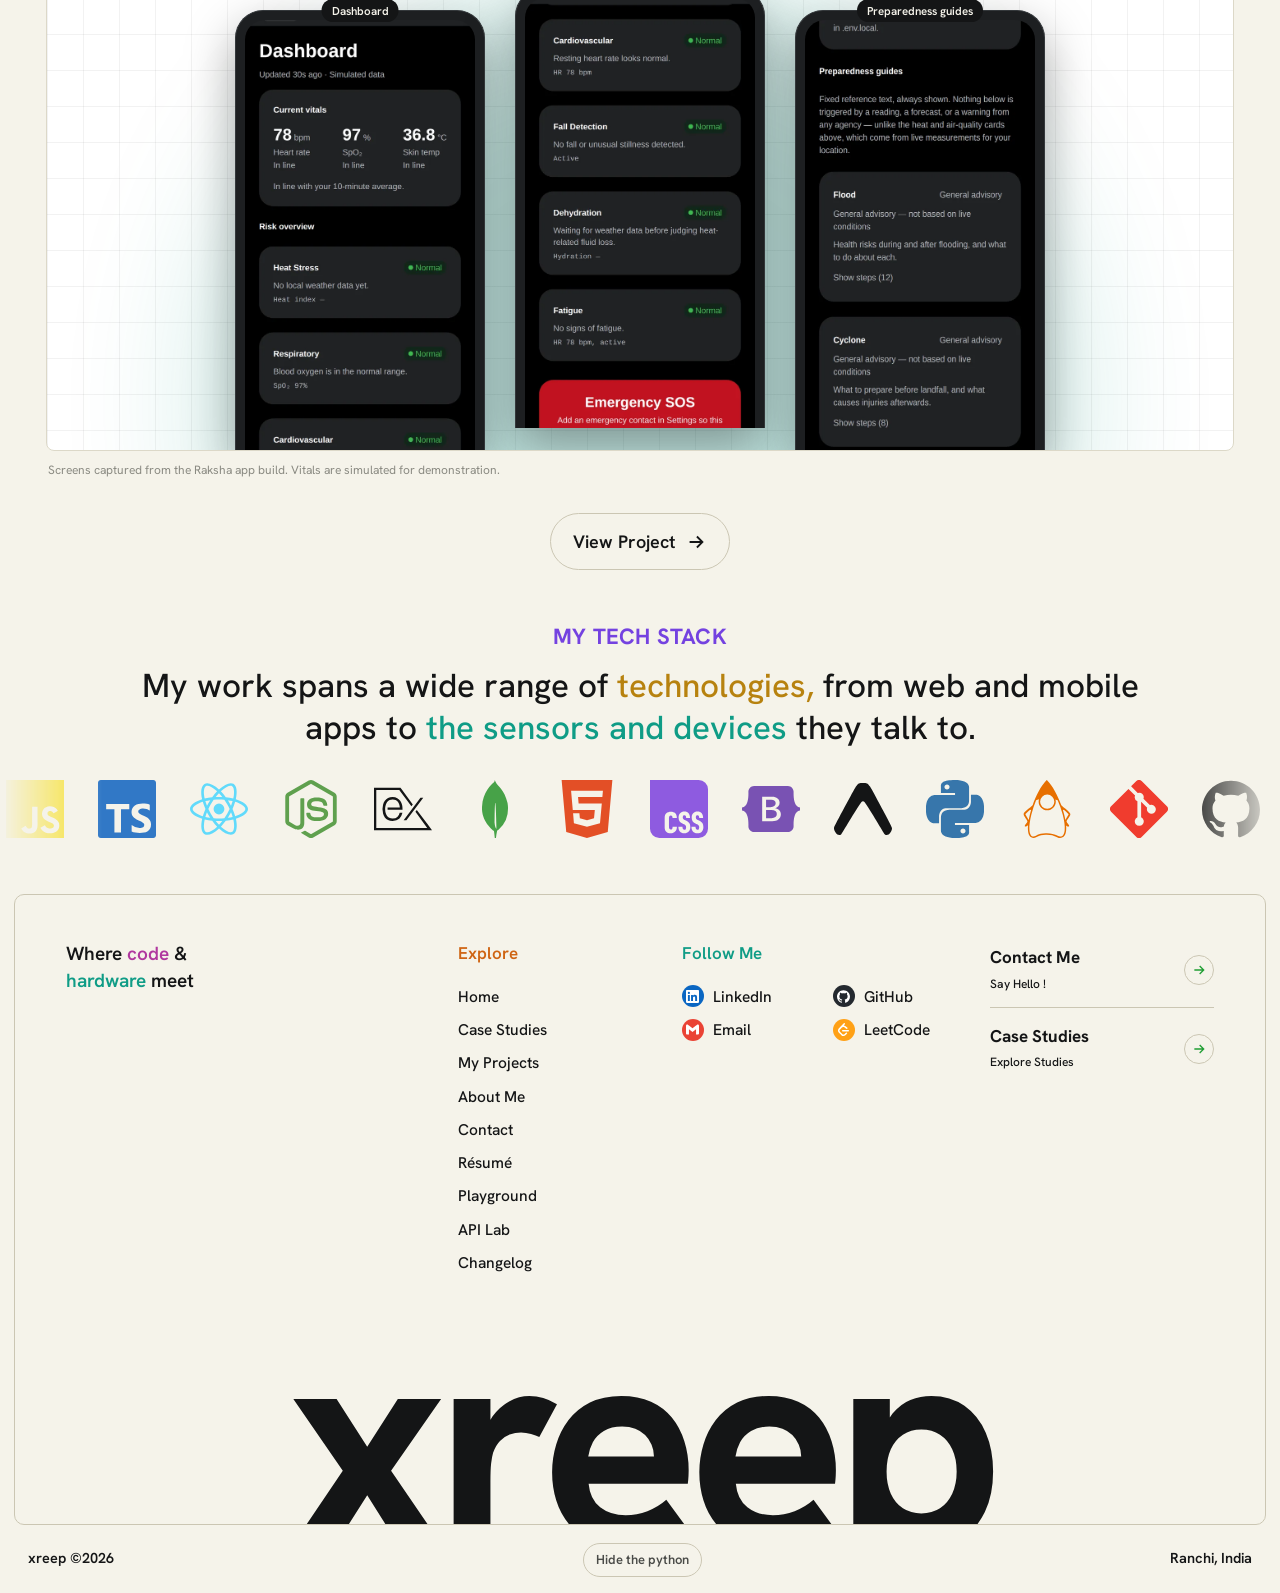
==== commit e2e59de5: "Remove About x badge; changelog v1.11.0 Co-Authored-By: Claude Opus 5.5 <noreply@anthropic.com>" ====
--- a/index.html
+++ b/index.html
@@ -7,6 +7,7 @@
 <meta name="description" content="Aditya Raj (xreep) — full-stack developer (JavaScript, Node.js, React), BCA student at Sarala Birla University, Ranchi. Builder of Raksha.">
 <meta name="author" content="Aditya Raj">
 <meta name="google-site-verification" content="zgquRwnMiS7EeLcSk46ufq6-AagzHPi6cEXGJL153hc">
+<meta name="msvalidate.01" content="8387FE59AFD1F3E6E39FB3B502A0401A">
 <meta name="theme-color" content="#0e1011">
 <meta name="robots" content="index, follow, max-image-preview:large">
 <link rel="canonical" href="https://xreep.vercel.app/">
@@ -170,14 +171,21 @@
   <div class="wrap">
     <div class="ah">
       <h1 class="rv">Hello! I'm Aditya Raj 👋</h1>
-      <div class="rule" style="margin:40px 0 0"><div class="badge">x</div></div>
+      <div class="rule" style="margin:40px 0 0"></div>
     </div>
     <div class="agrid">
-      <figure class="photo has-img rv"><img src="assets/aditya-raj.webp" srcset="assets/aditya-raj-sm.webp 400w, assets/aditya-raj.webp 640w" sizes="(max-width:900px) 360px, 30vw" width="640" height="800" alt="Aditya Raj, smiling, in a dark blazer and white shirt" loading="lazy" decoding="async"><figcaption class="cap"><span>Aditya Raj · xreep</span><span>Ranchi, IN</span></figcaption></figure>
+      <figure class="photo has-img rv"><img src="assets/aditya-raj.webp" srcset="assets/aditya-raj-sm.webp 400w, assets/aditya-raj.webp 640w" sizes="(max-width:900px) 360px, 30vw" width="640" height="800" alt="Aditya Raj, smiling, in a dark blazer and white shirt" loading="lazy" decoding="async"><span class="pchip"><i></i>Open to work</span><figcaption class="cap"><span>Aditya Raj · xreep</span><span>Ranchi, IN</span></figcaption></figure>
       <div>
         <div class="sel rv"><i></i><i></i><i></i><i></i>AI-Native Full-Stack Developer</div>
         <p class="abig rv">I'm a BCA student and full-stack developer who builds <span>web and mobile apps</span> with JavaScript, Node.js and React, focused on privacy, health and disaster resilience.</p>
-        <p class="asm rv">I'm a Full-Stack Web Development Intern at Unified Mentor, Graphics Design Lead for E-Cell at Sarala Birla University and a member of GDG on Campus – SBU. I practise DSA on LeetCode and I'm looking for internships and entry-level full-stack developer roles.</p>
+        <p class="asm rv">Outside my internship I'm Graphics Design Lead for E-Cell at Sarala Birla University and a member of GDG on Campus – SBU. I practise DSA on LeetCode and build hackathon projects end to end.</p>
+        <dl class="afacts rv">
+          <div><dt>Based in</dt><dd>Ranchi, India</dd></div>
+          <div><dt>Currently</dt><dd>Full-Stack Web Dev Intern, Unified Mentor</dd></div>
+          <div><dt>Studying</dt><dd>BCA, Sarala Birla University</dd></div>
+          <div><dt>Open to</dt><dd>Internships &amp; entry-level roles, on-site or hybrid</dd></div>
+        </dl>
+        <div class="acta rv"><a class="askcta" href="assets/Aditya_Raj_Resume.pdf" download data-resume><svg viewBox="0 0 24 24" style="transform:none"><path d="M12 4v11M7 10l5 5 5-5M5 20h14"/></svg>Résumé</a><a class="askcta" href="#contact" data-contact><svg viewBox="0 0 24 24" style="transform:none"><rect x="3" y="5" width="18" height="14" rx="2"/><path d="m3 7 9 6 9-6"/></svg>Contact me</a><a class="askcta" href="https://github.com/xreep" target="_blank" rel="noopener">GitHub<svg viewBox="0 0 24 24"><path d="M7 17 17 7M8 7h9v9"/></svg></a></div>
       </div>
     </div>
 
--- a/style.css
+++ b/style.css
@@ -324,7 +324,7 @@
 
 @media (max-width:900px){
   .agrid{grid-template-columns:1fr}
-  .photo{max-width:360px}
+  .photo{max-width:300px}
   .hgrid{grid-template-columns:1fr}
   .hgrid h3{min-height:0}
   .tkg{grid-template-columns:1fr}
@@ -387,6 +387,18 @@
 .photo.has-img img{display:block;width:100%;height:100%;object-fit:cover;object-position:50% 20%}
 .photo.has-img::after{content:"";position:absolute;inset:auto 0 0 0;height:34%;background:linear-gradient(transparent,rgba(8,9,10,.72));pointer-events:none}
 .photo.has-img .cap{z-index:1;color:#f1efe4}
+/* about: photo polish + facts beside it */
+.photo.has-img{background:radial-gradient(circle at 50% 35%,color-mix(in srgb,var(--purple) 22%,transparent),transparent 70%),var(--card);box-shadow:0 0 0 6px color-mix(in srgb,var(--purple) 10%,transparent),0 30px 60px -32px color-mix(in srgb,var(--purple) 55%,transparent)}
+.photo.has-img img{transition:transform .6s cubic-bezier(.2,.7,.2,1)}
+.photo.has-img:hover img{transform:scale(1.03)}
+.pchip{position:absolute;z-index:1;left:12px;top:12px;display:inline-flex;align-items:center;gap:7px;padding:5px 11px;border-radius:999px;font-size:12.5px;font-weight:600;color:#f1efe4;background:rgba(8,9,10,.55);border:1px solid rgba(255,255,255,.14);-webkit-backdrop-filter:blur(6px);backdrop-filter:blur(6px)}
+.pchip i{width:7px;height:7px;border-radius:50%;background:var(--green);animation:ping 2s infinite}
+.afacts{display:grid;grid-template-columns:1fr 1fr;gap:1px;margin:26px 0 0;max-width:640px;border:1px solid var(--line2);border-radius:12px;overflow:hidden;background:var(--line2)}
+.afacts div{background:var(--bg);padding:12px 16px}
+.afacts dt{font-size:12px;font-weight:600;letter-spacing:.06em;text-transform:uppercase;color:var(--dim)}
+.afacts dd{margin:3px 0 0;font-size:15px;font-weight:600;line-height:1.35}
+.acta{display:flex;flex-wrap:wrap;gap:10px;margin-top:22px}
+.acta .askcta{margin-top:0}
 /* ask about me */
 .askcta{display:inline-flex;align-items:center;gap:9px;margin-top:26px;border:1px solid var(--line2);border-radius:999px;padding:10px 16px 10px 12px;font-size:15px;font-weight:600;background:color-mix(in srgb,var(--bg) 70%,transparent);transition:border-color .2s,background .2s}
 .askcta:hover{border-color:var(--purple);background:var(--chip)}
@@ -727,3 +739,4 @@
   *{animation:none!important;transition:none!important;scroll-behavior:auto!important}
   .rv{opacity:1;filter:none;transform:none}
 }
+@media (max-width:420px){.afacts{grid-template-columns:1fr}}
